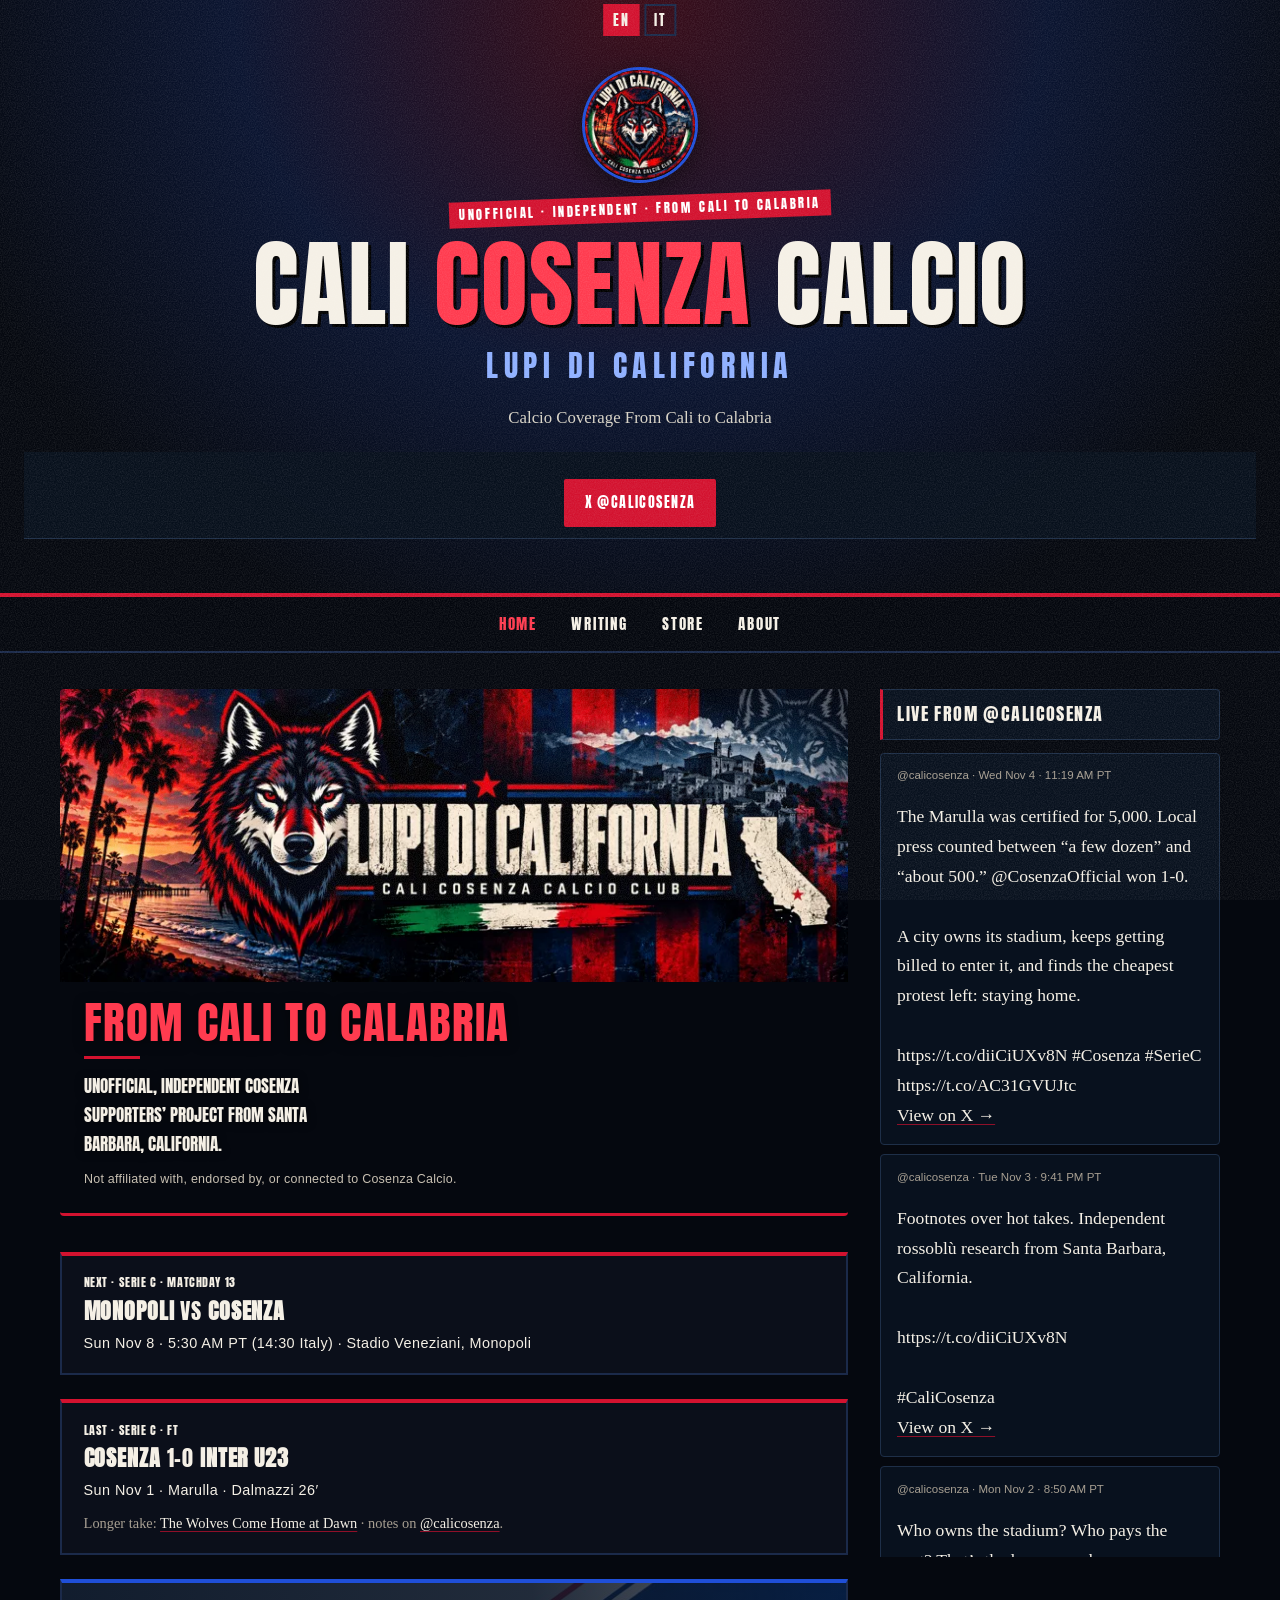
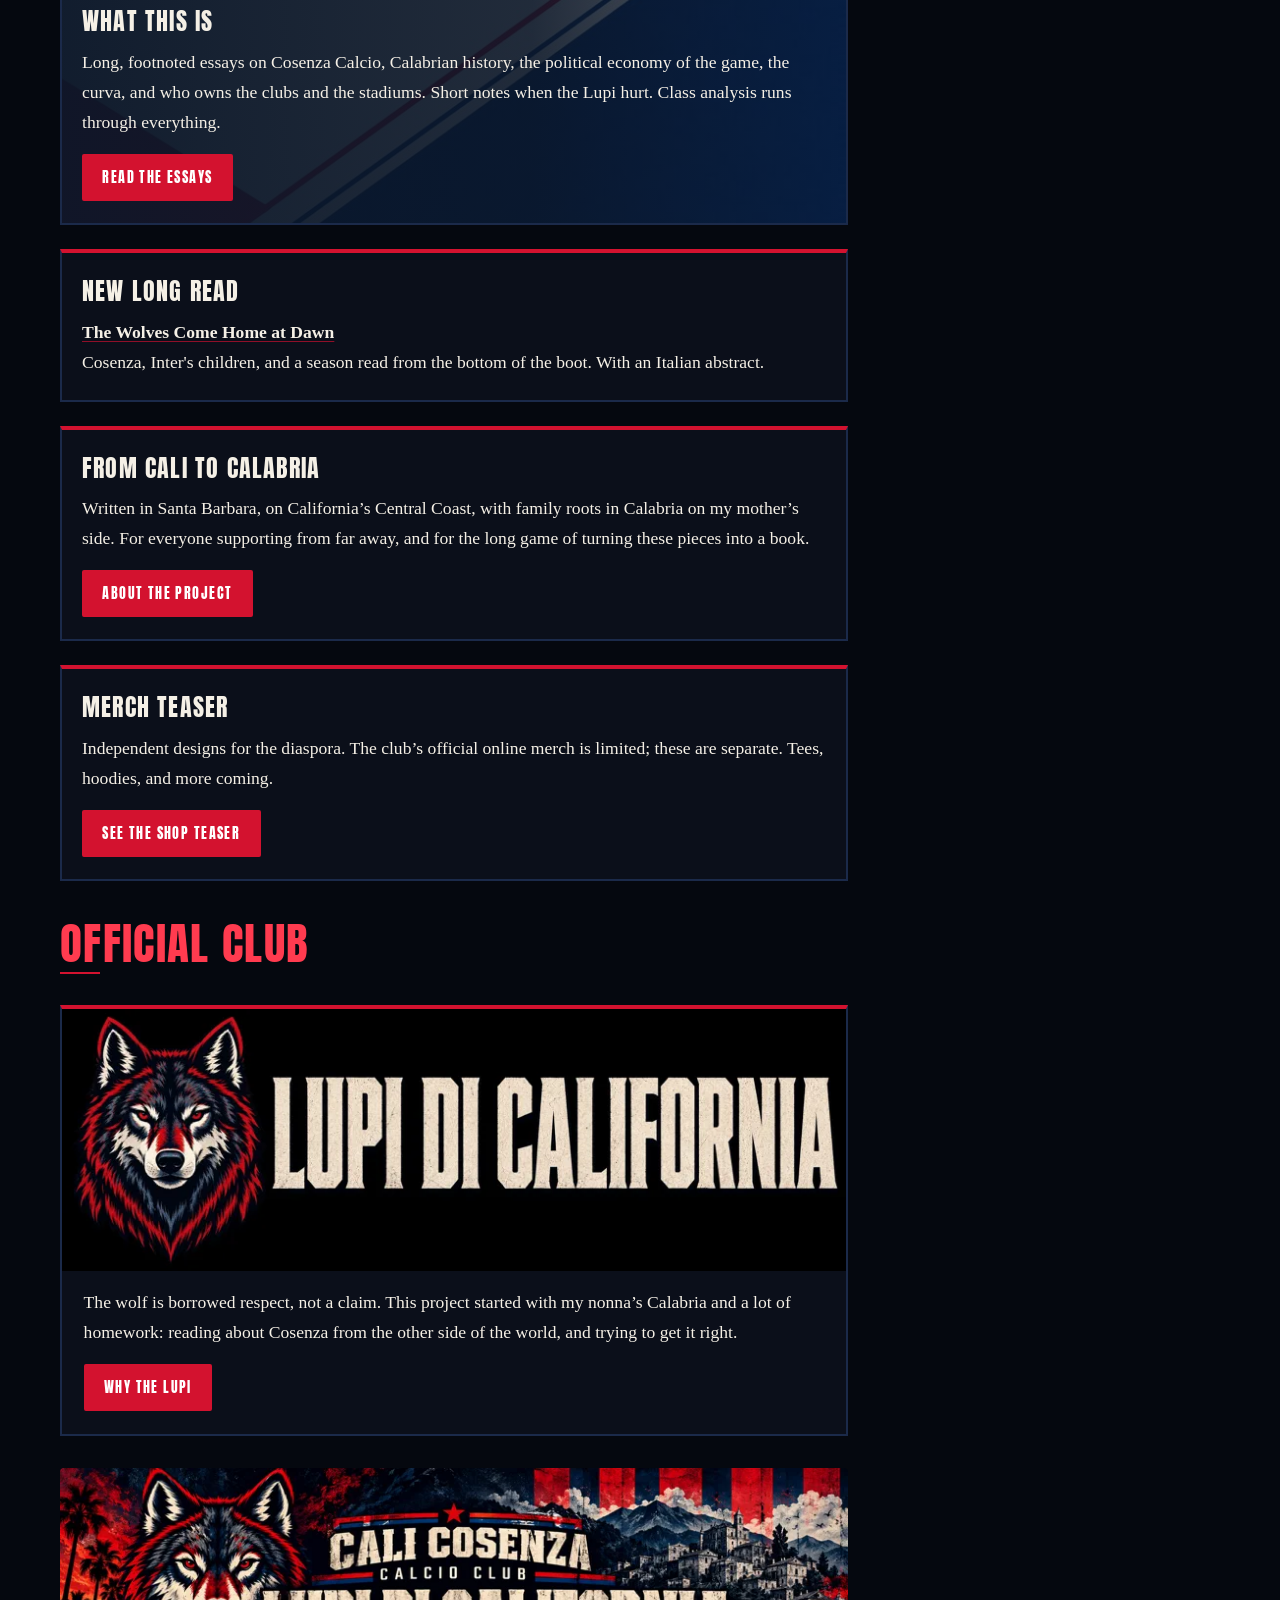
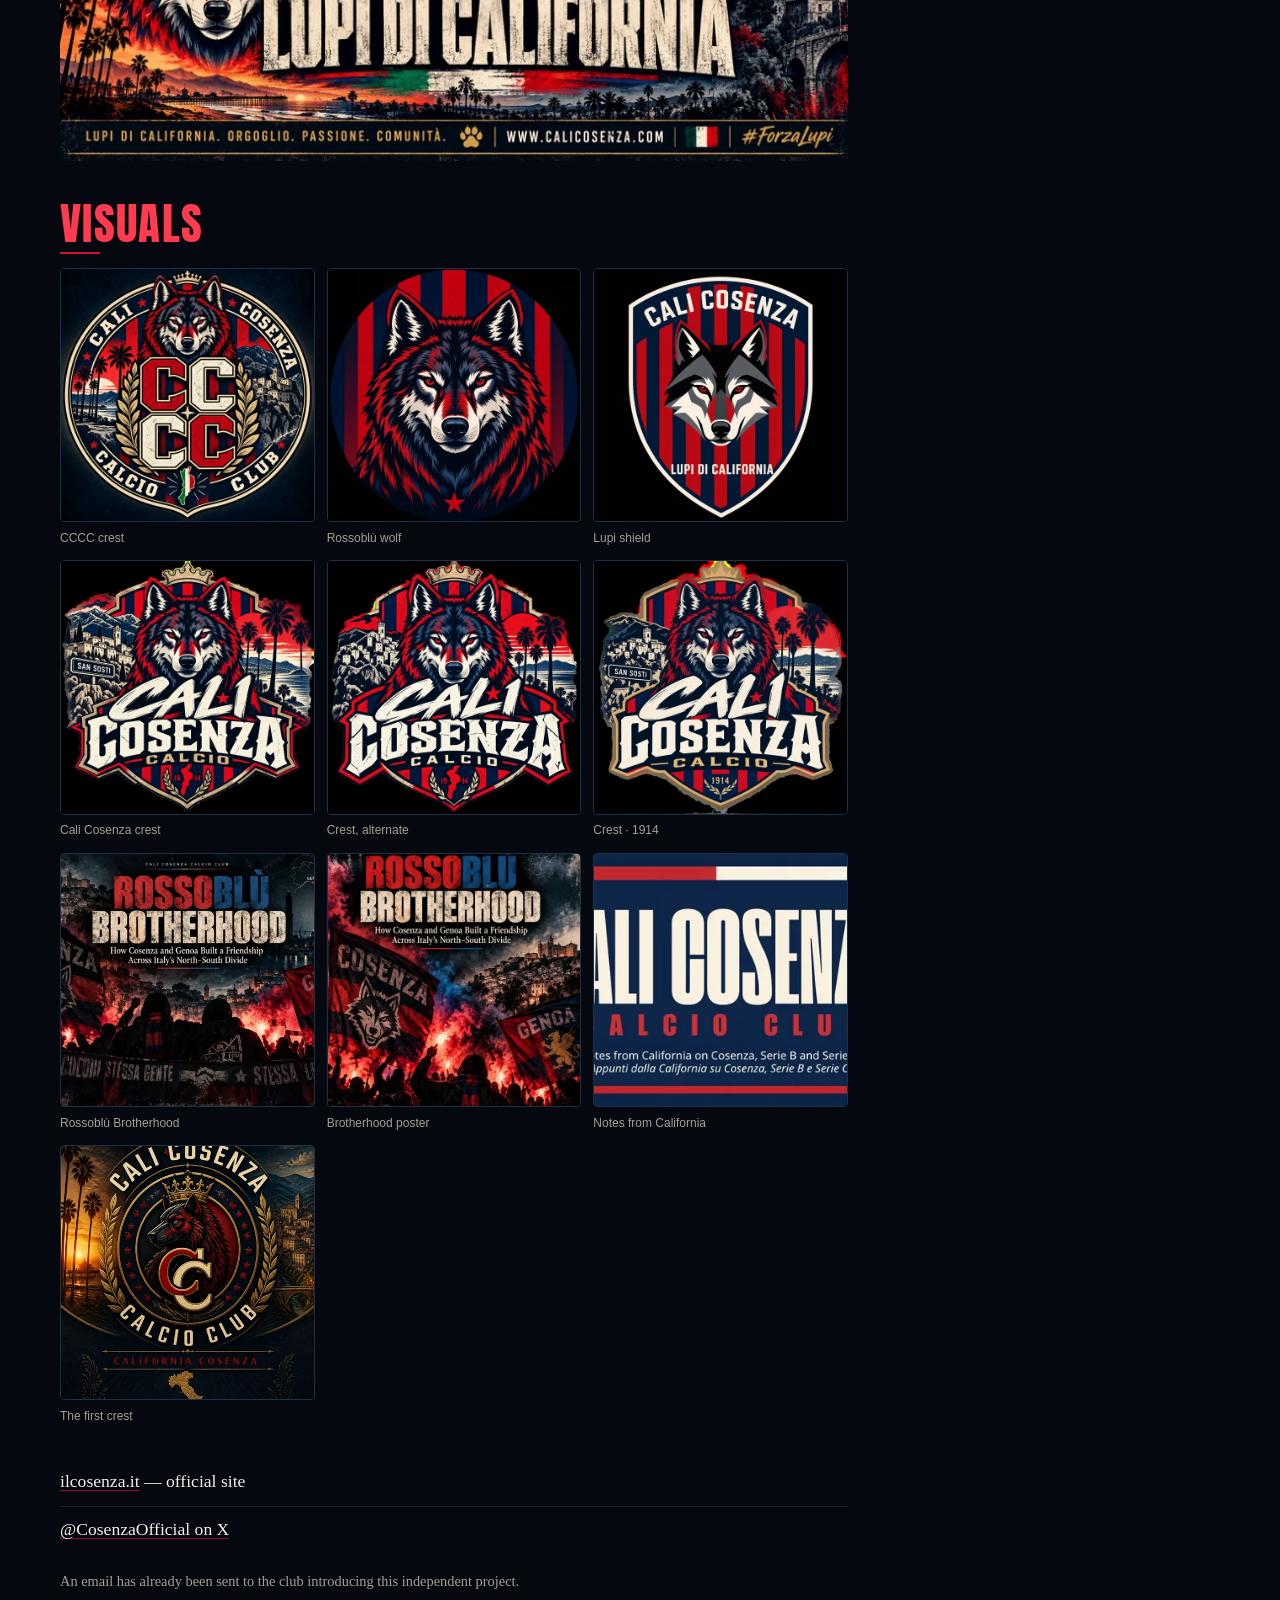
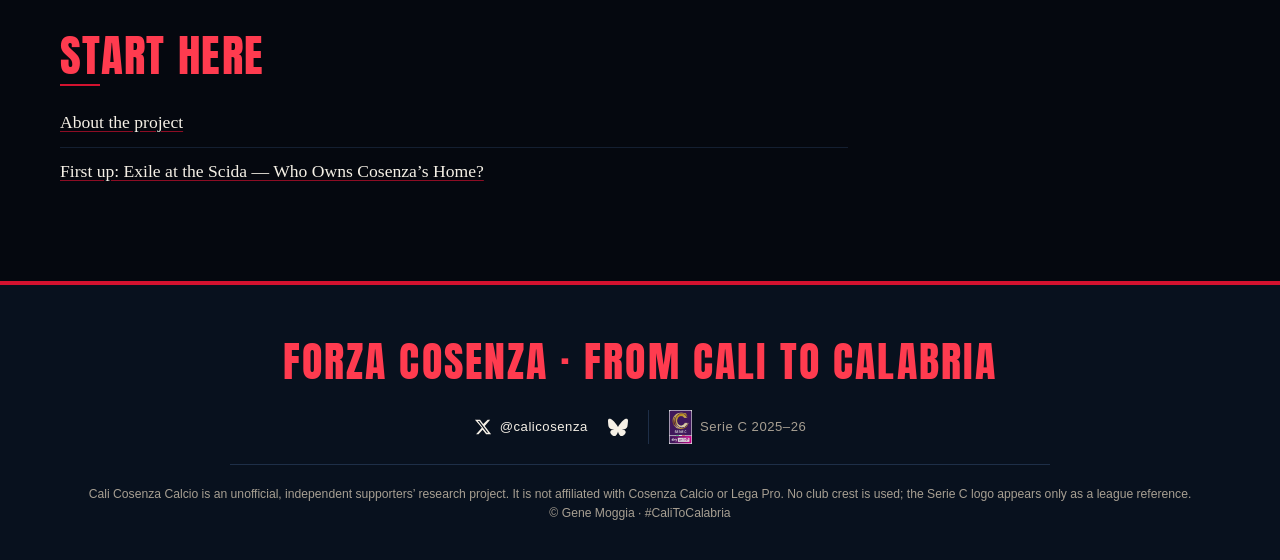
==== index.html @ b106f23b "X feed refresh 2026-11-04 12:26" ====
<!DOCTYPE html>
<html lang="en">
<head>
<meta charset="UTF-8">
<meta name="viewport" content="width=device-width, initial-scale=1.0">
<title>Cali Cosenza Calcio | Lupi di California — Calcio Coverage From Cali to Calabria</title>
<meta name="description" content="Unofficial, independent Cosenza Calcio coverage from Santa Barbara, California. Class analysis, Calabrian history, and supporter culture. Lupi di California.">
<meta property="og:type" content="website">
<meta property="og:site_name" content="Cali Cosenza Calcio">
<meta property="og:title" content="Cali Cosenza Calcio — Lupi di California">
<meta property="og:description" content="Calcio Coverage From Cali to Calabria. Independent Cosenza Calcio coverage.">
<meta property="og:image" content="https://calicosenza.com/img/share-card-1080.png">
<meta name="twitter:card" content="summary_large_image">
<meta name="twitter:site" content="@calicosenza">
<meta name="twitter:image" content="https://calicosenza.com/img/share-card-1080.png">
<link rel="preload" href="/fonts/anton.woff2" as="font" type="font/woff2" crossorigin>
<link rel="stylesheet" href="/style.css">
<link rel="icon" type="image/png" sizes="32x32" href="/img/lupi/favicon-32.png">
<link rel="apple-touch-icon" href="/img/lupi/apple-touch-icon.png"><link rel="preload" as="image" href="/img/lupi/hero-1600.webp" imagesrcset="/img/lupi/hero-800.webp 800w, /img/lupi/hero-1600.webp 1600w" imagesizes="(min-width:1024px) 640px, 100vw">
<link rel="alternate" hreflang="en" href="https://calicosenza.com/">
<link rel="alternate" hreflang="it" href="https://calicosenza.com/it/">
<link rel="alternate" hreflang="x-default" href="https://calicosenza.com/">
<script>try{if(localStorage.getItem("cc-lang")==="it"&&!document.referrer.includes("/it/"))location.replace("/it/"+location.pathname.replace(/^\//,""))}catch(e){}</script>
</head>
<body>
<div class="lang"><a href="/" hreflang="en" lang="en" aria-current="true">EN</a> <a href="/it/" hreflang="it" lang="it">IT</a></div>

<a class="skip" href="#main">Skip to content</a>
<header class="chero">
  <img class="ccrest" src="/img/lupi/crest-240.webp" width="240" height="240" alt="Lupi di California round crest: a wolf with palms and San Sosti, Cali Cosenza Calcio Club">
  <p class="kicker">Unofficial · Independent · From Cali to Calabria</p>
  <h1><span>Cali</span> <span class="w">Cosenza</span> <span>Calcio</span></h1>
  <p class="sub">Lupi di California</p>
  <p class="tag">Calcio Coverage From Cali to Calabria</p>
  <nav class="btns" aria-label="Follow Cali Cosenza Calcio">
    <a class="btn red" href="https://x.com/calicosenza" target="_blank" rel="noopener">X @calicosenza</a>
  </nav>
</header>
<nav class="jump" aria-label="Site">
  <a href="/" class="hot" aria-current="page">Home</a>
  <a href="/writing/">Writing</a>
  <a href="/merch/">Store</a>
  <a href="/about/">About</a>
</nav>
<div class="layout">
<details class="xfeed" id="xfeed" aria-label="Latest from @calicosenza">
  <summary>Live from @calicosenza</summary>
  <div class="xfeed-body">
  <div class="xlive" id="xlive"><a class="twitter-timeline" data-theme="dark" data-dnt="true" data-chrome="noheader nofooter transparent" data-link-color="#e03a3e" data-height="600" href="https://twitter.com/calicosenza">@calicosenza on X</a></div>
<style>.xlive{margin:0 0 12px;border-radius:10px;overflow:hidden}.xlive iframe{color-scheme:dark}.xlive>a.twitter-timeline{display:none}</style>
<script>(function(){var w=document.getElementById('xlive'),f=document.getElementById('xfallback');if(!w)return;var done=false;
function ok(){var i=w.querySelector('iframe');return i&&i.offsetHeight>0;}
function show(){if(done)return;if(ok()){done=true;if(f)f.style.display='none';}}
function fail(){if(done)return;if(!ok()){done=true;w.remove();if(f)f.style.display='';}else show();}
var s=document.createElement('script');s.async=true;s.src='https://platform.twitter.com/widgets.js';s.charset='utf-8';
s.onload=function(){try{twttr.ready(function(t){t.events.bind('rendered',function(){setTimeout(show,300);});});}catch(e){}};
s.onerror=fail;document.head.appendChild(s);setTimeout(fail,6000);})();</script>
  <div class="xfallback" id="xfallback"><!-- XFEED:START --><article class="xcard"><p class="xmeta">@calicosenza · Wed Nov 4 · 11:19 AM PT</p><p>The Marulla was certified for 5,000. Local press counted between “a few dozen” and “about 500.” @CosenzaOfficial won 1-0.<br><br>A city owns its stadium, keeps getting billed to enter it, and finds the cheapest protest left: staying home.<br><br>https://t.co/diiCiUXv8N #Cosenza #SerieC https://t.co/AC31GVUJtc</p><a href="https://x.com/calicosenza/status/2118060472318431621" target="_blank" rel="noopener">View on X →</a></article><article class="xcard"><p class="xmeta">@calicosenza · Tue Nov 3 · 9:41 PM PT</p><p>Footnotes over hot takes. Independent rossoblù research from Santa Barbara, California.<br><br>https://t.co/diiCiUXv8N<br><br>#CaliCosenza</p><a href="https://x.com/calicosenza/status/2117854605337882927" target="_blank" rel="noopener">View on X →</a></article><article class="xcard"><p class="xmeta">@calicosenza · Mon Nov 2 · 8:50 AM PT</p><p>Who owns the stadium? Who pays the rent? That’s the long game here.<br><br>Start with Exile at the Scida: https://t.co/diiCiUXv8N<br><br>#SerieC</p><a href="https://x.com/calicosenza/status/2117298211668840474" target="_blank" rel="noopener">View on X →</a></article><article class="xcard"><p class="xmeta">@calicosenza · Sun Nov 1 · 1:46 PM PT</p><p>FT · Cosenza 1–0 Inter U23<br><br>Dalmazzi header, 26′. First home win of the season at the Marulla.<br><br>Longer take (outsider framing, footnoted): https://t.co/8nHuDA0RE7<br><br>#SerieC #ForzaLupi</p><a href="https://x.com/calicosenza/status/2117010304831807654" target="_blank" rel="noopener">View on X →</a></article><!-- XFEED:END --></div>
  <a class="btn xfollow" href="https://x.com/calicosenza" target="_blank" rel="noopener">Follow @calicosenza</a>
  </div>
</details>
<script>
(function(){var d=document.getElementById('xfeed');var mq=matchMedia('(min-width:1024px)');function sy(){d.open=mq.matches;}sy();mq.addEventListener&&mq.addEventListener('change',sy);
})();
</script>
<script defer src="/feed.js"></script>
<main id="main">
  <div class="hero hero-canva">
    <img class="hero-img" src="/img/lupi/hero-1600.webp" srcset="/img/lupi/hero-800.webp 800w, /img/lupi/hero-1600.webp 1600w" sizes="(min-width:1024px) 640px, 100vw" alt="Lupi di California banner: a wolf between California palms and the coast, Cali Cosenza Calcio Club" width="1600" height="595" fetchpriority="high">
    <h2>From Cali to Calabria</h2>
    <p class="sub">Unofficial, independent Cosenza supporters’ project from Santa Barbara, California.</p>
    <p class="disclaimer">Not affiliated with, endorsed by, or connected to Cosenza Calcio.</p>
  </div>

  <div class="match" aria-label="Next match">
    <div class="match-kicker">Next · Serie C · Matchday 13</div>
    <div class="match-line"><strong>Monopoli</strong> vs <strong>Cosenza</strong></div>
    <div class="match-meta">Sun Nov 8 · 5:30 AM PT (14:30 Italy) · Stadio Veneziani, Monopoli</div>
  </div>

  <div class="match" aria-label="Last match">
    <div class="match-kicker">Last · Serie C · FT</div>
    <div class="match-line"><strong>Cosenza</strong> 1–0 <strong>Inter U23</strong></div>
    <div class="match-meta">Sun Nov 1 · Marulla · Dalmazzi 26′</div>
    <p class="match-note">Longer take: <a href="/writing/wolves-come-home-at-dawn/">The Wolves Come Home at Dawn</a> · notes on <a href="https://x.com/calicosenza">@calicosenza</a>.</p>
  </div>

  <div class="card alt">
    <h3>What this is</h3>
    <p>Long, footnoted essays on Cosenza Calcio, Calabrian history, the political economy of the game, the curva, and who owns the clubs and the stadiums. Short notes when the Lupi hurt. Class analysis runs through everything.</p>
    <a class="btn" href="/writing/">Read the essays</a>
  </div>

<div class="card">
    <h3>New long read</h3>
    <p><strong><a href="/writing/wolves-come-home-at-dawn/">The Wolves Come Home at Dawn</a></strong><br>
    Cosenza, Inter's children, and a season read from the bottom of the boot. With an Italian abstract.</p>
  </div>

  <div class="card">
    <h3>From Cali to Calabria</h3>
    <p>Written in Santa Barbara, on California’s Central Coast, with family roots in Calabria on my mother’s side. For everyone supporting from far away, and for the long game of turning these pieces into a book.</p>
    <a class="btn" href="/about/">About the project</a>
  </div>

  <div class="card">
    <h3>Merch teaser</h3>
    <p>Independent designs for the diaspora. The club’s official online merch is limited; these are separate. Tees, hoodies, and more coming.</p>
    <a class="btn" href="/merch/">See the shop teaser</a>
  </div>

  <h2 class="section">Official club</h2>
<section class="lupi-band" id="lupi">
  <h2 class="lupi-head"><img src="/img/lupi/wordmark-1400.webp" srcset="/img/lupi/wordmark-800.webp 800w, /img/lupi/wordmark-1400.webp 1400w" sizes="(min-width:1024px) 640px, 100vw" alt="Lupi di California" width="1400" height="467" loading="lazy"></h2>
  <div class="lupi-txt">
    <p>The wolf is borrowed respect, not a claim. This project started with my nonna’s Calabria and a lot of homework: reading about Cosenza from the other side of the world, and trying to get it right.</p>
    <a class="btn" href="/about/">Why the Lupi</a>
  </div>
</section>
<img class="lupi-wide" src="/img/lupi/band-1600.webp" srcset="/img/lupi/band-800.webp 800w, /img/lupi/band-1600.webp 1600w" sizes="(min-width:1024px) 640px, 100vw" alt="Cali Cosenza Calcio Club, Lupi di California banner with a wolf, palms and a Calabrian town" width="1600" height="595" loading="lazy" decoding="async">
<h2 class="section">Visuals</h2>
<div class="gallery" id="gallery"><figure><img src="/img/lupi/cccc-1200.webp" srcset="/img/lupi/cccc-600.webp 600w, /img/lupi/cccc-1200.webp 1200w" sizes="(min-width:1024px) 200px, 50vw" alt="CCCC crest: a wolf over four Cs with palms and a Calabrian hill town" loading="lazy" decoding="async"><figcaption>CCCC crest</figcaption></figure><figure><img src="/img/lupi/wolf-round-1200.webp" srcset="/img/lupi/wolf-round-600.webp 600w, /img/lupi/wolf-round-1200.webp 1200w" sizes="(min-width:1024px) 200px, 50vw" alt="Round wolf emblem on red and navy stripes" loading="lazy" decoding="async"><figcaption>Rossoblù wolf</figcaption></figure><figure><img src="/img/lupi/shield-1200.webp" srcset="/img/lupi/shield-600.webp 600w, /img/lupi/shield-1200.webp 1200w" sizes="(min-width:1024px) 200px, 50vw" alt="Striped shield with a wolf head, Lupi di California" loading="lazy" decoding="async"><figcaption>Lupi shield</figcaption></figure><figure><img src="/img/lupi/wolf-crest-a-1200.webp" srcset="/img/lupi/wolf-crest-a-600.webp 600w, /img/lupi/wolf-crest-a-1200.webp 1200w" sizes="(min-width:1024px) 200px, 50vw" alt="Cali Cosenza Calcio wolf crest with palms and San Sosti" loading="lazy" decoding="async"><figcaption>Cali Cosenza crest</figcaption></figure><figure><img src="/img/lupi/wolf-crest-b-1200.webp" srcset="/img/lupi/wolf-crest-b-600.webp 600w, /img/lupi/wolf-crest-b-1200.webp 1200w" sizes="(min-width:1024px) 200px, 50vw" alt="Cali Cosenza Calcio wolf crest, alternate" loading="lazy" decoding="async"><figcaption>Crest, alternate</figcaption></figure><figure><img src="/img/lupi/wolf-crest-1914-1200.webp" srcset="/img/lupi/wolf-crest-1914-600.webp 600w, /img/lupi/wolf-crest-1914-1200.webp 1200w" sizes="(min-width:1024px) 200px, 50vw" alt="Cali Cosenza Calcio wolf crest with San Sosti and 1914" loading="lazy" decoding="async"><figcaption>Crest · 1914</figcaption></figure><figure><img src="/img/lupi/brotherhood-1200.webp" srcset="/img/lupi/brotherhood-600.webp 600w, /img/lupi/brotherhood-1200.webp 1200w" sizes="(min-width:1024px) 200px, 50vw" alt="Rossoblù Brotherhood: Cosenza and Genoa supporters’ friendship" loading="lazy" decoding="async"><figcaption>Rossoblù Brotherhood</figcaption></figure><figure><img src="/img/lupi/brotherhood-poster-1200.webp" srcset="/img/lupi/brotherhood-poster-600.webp 600w, /img/lupi/brotherhood-poster-1200.webp 1200w" sizes="(min-width:1024px) 200px, 50vw" alt="Rossoblù Brotherhood poster" loading="lazy" decoding="async"><figcaption>Brotherhood poster</figcaption></figure><figure><img src="/img/gallery/share-card-600.webp" srcset="/img/gallery/share-card-600.webp 600w, /img/gallery/share-card.webp 1200w" sizes="(min-width:1024px) 200px, 50vw" alt="Cali Cosenza Calcio Club card: notes from California on Cosenza, Serie B and Serie C" loading="lazy" decoding="async"><figcaption>Notes from California</figcaption></figure><figure><img src="/img/gallery/crest-cali-cosenza-600.webp" srcset="/img/gallery/crest-cali-cosenza-600.webp 600w, /img/gallery/crest-cali-cosenza.webp 1200w" sizes="(min-width:1024px) 200px, 50vw" alt="Earlier Cali Cosenza Calcio Club fan crest with a wolf, palms and the coast" loading="lazy" decoding="async"><figcaption>The first crest</figcaption></figure></div>
  <ul class="links">
    <li><a href="https://www.ilcosenza.it/" target="_blank" rel="noopener">ilcosenza.it</a> — official site</li>
    <li><a href="https://x.com/CosenzaOfficial" target="_blank" rel="noopener">@CosenzaOfficial on X</a></li>
  </ul>
  <p class="note">An email has already been sent to the club introducing this independent project.</p>

  <h2 class="section">Start here</h2>
  <ul class="links">
    <li><a href="/about/">About the project</a></li>
    <li><a href="/writing/">First up: Exile at the Scida — Who Owns Cosenza’s Home?</a></li>
  </ul>
</main>
</div>
<footer>
  <p class="foot">Forza Cosenza · From Cali to Calabria</p>
  <div class="foot-row">
    <a class="social" href="https://x.com/calicosenza" target="_blank" rel="noopener" aria-label="X @calicosenza"><svg viewBox="0 0 24 24" width="18" height="18" aria-hidden="true"><path fill="currentColor" d="M18.244 2.25h3.308l-7.227 8.26 8.502 11.24H16.17l-4.714-6.231-5.401 6.231H2.744l7.727-8.835L1.254 2.25H8.08l4.253 5.622L18.244 2.25zm-1.161 17.52h1.833L7.084 4.126H5.117L17.083 19.77z"/></svg><span>@calicosenza</span></a>
    <a class="social" href="https://bsky.app/profile/calicosenza.bsky.social" target="_blank" rel="noopener" aria-label="Bluesky @calicosenza.bsky.social"><svg viewBox="0 0 24 24" width="20" height="20" aria-hidden="true"><path fill="currentColor" d="M5.2 3.6C7.9 5.6 10.8 9.7 12 12c1.2-2.3 4.1-6.4 6.8-8.4 1.9-1.4 5.2-2.6 5.2 1 0 .7-.4 6-.7 6.8-.9 3-4 3.8-6.8 3.3 4.8.8 6.1 3.5 3.4 6.2-5 5.2-7.2-1.3-7.8-3-.1-.3-.1-.5-.1-.4 0-.1 0 .1-.1.4-.6 1.7-2.8 8.2-7.8 3-2.7-2.7-1.4-5.4 3.4-6.2C4.7 15.1 1.6 14.3.7 11.3.4 10.5 0 5.3 0 4.6c0-3.6 3.3-2.4 5.2-1z"/></svg></a>
    <span class="league" title="League reference: Cosenza play in Serie C, Girone C, 2025-26"><img src="/img/serie-c-2025-26.png" width="23" height="34" alt="Serie C Sky WiFi 2025-26 league logo" loading="lazy"><span>Serie C 2025–26</span></span>
  </div>
  Cali Cosenza Calcio is an unofficial, independent supporters’ research project. It is not affiliated with Cosenza Calcio or Lega Pro. No club crest is used; the Serie C logo appears only as a league reference.<br>
  © Gene Moggia · #CaliToCalabria
</footer>
<script>try{document.querySelectorAll(".lang a").forEach(function(a){a.addEventListener("click",function(){localStorage.setItem("cc-lang",a.getAttribute("hreflang"))})})}catch(e){}</script>
</body>
</html>
---- style.css ----
/* Cali Cosenza Calcio — independent supporters' research project */
:root{--red:#C8102E;--red-d:#A00D24;--navy:#0A1628;--navy-2:#08111E;--card:#0F1F35;--line:#1E2F48;--cream:#F5F0E6;--muted:#A79F92;--max:820px;--sans:"Arial Narrow","Helvetica Neue",Arial,sans-serif;--display:Impact,"Arial Narrow Bold","Arial Narrow",sans-serif}
*{box-sizing:border-box;margin:0;padding:0}
html{-webkit-text-size-adjust:100%}
body{background:var(--navy);color:var(--cream);font-family:Georgia,"Times New Roman",serif;font-size:1.0625rem;line-height:1.7;min-height:100vh;-webkit-font-smoothing:antialiased}
img{max-width:100%;height:auto;display:block}
a{color:var(--cream);text-decoration-color:rgba(200,16,46,.7);text-underline-offset:3px}
a:hover{color:#fff;text-decoration-color:var(--red)}
a:focus-visible{outline:2px solid var(--red);outline-offset:3px}
p+p{margin-top:1rem}
.sr{position:absolute;width:1px;height:1px;overflow:hidden;clip:rect(0 0 0 0);white-space:nowrap}
header{background:var(--navy);padding:1.4rem 1.25rem .9rem;text-align:center;border-bottom:4px solid var(--red)}
header .wm{display:block;width:min(300px,78vw);margin:0 auto}
.wordmark{width:100%;border-radius:3px}
header .tag{font-family:var(--sans);font-size:.78rem;letter-spacing:.14em;text-transform:uppercase;color:var(--muted);margin-top:.75rem}
.banner-img{display:none}
nav{position:sticky;top:0;z-index:10;display:flex;justify-content:center;gap:.25rem 1.75rem;flex-wrap:wrap;padding:.7rem 1rem;background:rgba(8,17,30,.96);border-bottom:1px solid var(--line);backdrop-filter:blur(6px)}
nav a{font-family:var(--display);font-size:.85rem;letter-spacing:.12em;text-transform:uppercase;text-decoration:none;color:var(--cream);padding:.35rem 0;border-bottom:2px solid transparent}
nav a:hover{color:var(--cream);border-bottom-color:rgba(200,16,46,.6)}
nav a.active{border-bottom-color:var(--red)}
main{max-width:var(--max);margin:0 auto;padding:2.25rem 1.25rem 3.5rem}
.hero{position:relative;min-height:300px;display:flex;flex-direction:column;justify-content:flex-end;text-align:left;padding:2rem 1.5rem 1.6rem;margin-bottom:2.25rem;border-radius:4px;overflow:hidden;border-bottom:3px solid var(--red);background:linear-gradient(180deg,rgba(10,22,40,.15) 0%,rgba(10,22,40,.7) 55%,rgba(10,22,40,.95) 100%),url(/img/hero-800.jpg) center/cover no-repeat}
.hero h2{font-family:var(--display);font-weight:400;font-size:clamp(2rem,7vw,3.1rem);line-height:1.05;letter-spacing:.03em;color:var(--cream);text-shadow:0 2px 12px rgba(0,0,0,.5)}
.hero h2::after{content:"";display:block;width:56px;height:3px;background:var(--red);margin-top:.7rem}
.hero p.sub{margin-top:.8rem;font-size:1.08rem;max-width:34ch;text-shadow:0 1px 8px rgba(0,0,0,.6)}
.hero .disclaimer{text-align:left;color:#C9C1B3}
.disclaimer{font-family:var(--sans);font-size:.78rem;letter-spacing:.02em;color:var(--muted);text-align:center;margin-top:.6rem}
.match{background:var(--navy-2);border:1px solid var(--line);border-left:3px solid var(--red);border-radius:0 4px 4px 0;padding:1.1rem 1.35rem;margin:0 0 1.5rem}
.match-kicker{font-family:var(--sans);font-size:.72rem;letter-spacing:.14em;text-transform:uppercase;color:var(--muted);margin-bottom:.35rem}
.match-line{font-family:var(--display);font-size:1.35rem;letter-spacing:.04em;text-transform:uppercase;line-height:1.2}
.match-meta{font-family:var(--sans);font-size:.9rem;color:var(--cream);margin-top:.4rem;letter-spacing:.03em}
.match-note{font-size:.9rem;color:var(--muted);margin-top:.55rem}
.match-note a{color:var(--cream)}
.foot-row a.social+.social{margin-left:0}
.card{background:var(--card);border:1px solid var(--line);border-left:3px solid var(--red);border-radius:0 4px 4px 0;padding:1.4rem 1.5rem;margin:0 0 1.25rem}
.card h3{font-family:var(--display);font-weight:400;font-size:1.3rem;letter-spacing:.05em;text-transform:uppercase;margin-bottom:.5rem}
.card.alt{background:linear-gradient(90deg,rgba(10,22,40,.97) 0%,rgba(10,22,40,.9) 60%,rgba(10,22,40,.6) 100%),url(/img/hero-alt-800.jpg) center/cover}
a.btn{display:inline-block;margin-top:1rem;padding:.6rem 1.15rem;background:var(--red);color:#fff;font-family:var(--display);font-size:.88rem;letter-spacing:.1em;text-transform:uppercase;text-decoration:none;border-radius:2px;transition:background .15s}
a.btn:hover{background:var(--red-d);color:#fff}
h2.section{font-family:var(--display);font-weight:400;font-size:1.35rem;letter-spacing:.08em;text-transform:uppercase;color:var(--cream);margin:2.5rem 0 .9rem;padding-bottom:.45rem;border-bottom:1px solid var(--line);position:relative}
h2.section::after{content:"";position:absolute;left:0;bottom:-1px;width:40px;height:2px;background:var(--red)}
main h1{font-family:var(--display);font-weight:400;font-size:clamp(1.8rem,5vw,2.4rem);letter-spacing:.04em;line-height:1.15;margin-bottom:1rem}
ul.links{list-style:none}
ul.links li{padding:.55rem 0;border-bottom:1px solid rgba(30,47,72,.6)}
ul.links li:last-child{border-bottom:0}
.note{margin-top:.9rem;font-size:.9rem;color:var(--muted)}
.it{font-style:italic;margin-top:1.5rem;color:#DCD4C6}
.about-bio p{margin-bottom:1.05rem}
.standpoint{background:var(--navy-2);border:1px solid var(--line);border-radius:4px;padding:1.1rem 1.35rem;margin:1.6rem 0;font-size:.97rem}
.merch-grid{display:grid;grid-template-columns:repeat(auto-fit,minmax(200px,1fr));gap:1.25rem;margin:1.5rem 0}
.merch-item{background:var(--card);border:1px solid var(--line);border-radius:4px;padding:1rem;text-align:center}
.merch-item img{margin:0 auto .6rem;border-radius:3px}
footer{background:var(--navy-2);border-top:3px solid var(--red);padding:2rem 1.25rem 2.25rem;text-align:center;font-family:var(--sans);font-size:.76rem;line-height:1.6;color:var(--muted)}
.foot-row{display:flex;flex-wrap:wrap;justify-content:center;align-items:center;gap:.9rem 1.25rem;max-width:var(--max);margin:0 auto 1.25rem;padding-bottom:1.25rem;border-bottom:1px solid var(--line)}
.foot-row a.social,.foot-row .league{display:inline-flex;align-items:center;gap:.5rem;color:var(--cream);text-decoration:none;font-size:.82rem;letter-spacing:.04em}
.foot-row a.social:hover{color:var(--red)}
.foot-row .league{padding-left:1.25rem;border-left:1px solid var(--line);color:var(--muted)}
.foot-row .league img{height:34px;width:auto;opacity:.85}
@media(min-width:700px){
 body{font-size:1.1rem}
 header{padding:1.8rem 1.5rem 1rem}
 header .wm{width:340px}
 .hero{min-height:380px;padding:2.5rem 2.25rem 2rem;background-image:linear-gradient(180deg,rgba(10,22,40,.1) 0%,rgba(10,22,40,.65) 55%,rgba(10,22,40,.95) 100%),url(/img/hero.jpg)}
 .card{padding:1.6rem 1.8rem}
}
@media(max-width:420px){nav{gap:.1rem 1.1rem}nav a{font-size:.8rem}.foot-row .league{border-left:0;padding-left:0}}
@media(prefers-reduced-motion:reduce){*{transition:none!important}}

.xfeed{max-width:600px;margin:2rem auto;padding:0 1rem}.xfeed h2{color:#c8102e;border-bottom:2px solid #0033a0;padding-bottom:.3rem}.xfeed .twitter-timeline{display:block;min-height:120px}

.hero.hero-canva{background:none;padding:0;min-height:0;display:block}
.hero-canva .hero-img{display:block;width:100%;height:auto;aspect-ratio:16/9;object-fit:cover}
.hero-canva h2,.hero-canva p{position:relative}
.hero-canva .hero-txt{}
.hero-canva>h2,.hero-canva>p{padding:0 1.5rem}
.hero-canva>h2{margin-top:-4.2rem;padding-top:1rem;background:linear-gradient(180deg,rgba(10,22,40,0),rgba(10,22,40,.95) 45%)}
.hero-canva>p:last-child{padding-bottom:1.4rem}
.hero-canva{background:#0A1628}
.art-head{display:block;width:100%;height:auto;aspect-ratio:auto;object-fit:cover;border-radius:4px;border-bottom:3px solid var(--red);margin:0 0 1.5rem}
.gallery{display:grid;grid-template-columns:repeat(2,1fr);gap:.75rem;margin-bottom:2rem}
.gallery figure{margin:0}
.gallery img{display:block;width:100%;aspect-ratio:1/1;object-fit:cover;border-radius:4px;border:1px solid var(--line);background:var(--navy-2)}
.gallery figcaption{font-family:var(--sans);font-size:.75rem;color:var(--muted);margin-top:.35rem}
@media(min-width:720px){.gallery{grid-template-columns:repeat(3,1fr)}}
details.xfeed{max-width:760px;margin:0 auto 1rem;padding:0 1rem}
details.xfeed summary{cursor:pointer;font-family:var(--display);letter-spacing:.08em;text-transform:uppercase;color:var(--cream);padding:.6rem .9rem;background:var(--navy-2);border:1px solid var(--line);border-left:3px solid var(--red);border-radius:0 4px 4px 0;list-style:none}
details.xfeed summary::after{content:" ▾";color:var(--red)}
details.xfeed[open] summary::after{content:" ▴"}
.xfeed-body{padding:.8rem 0}
.xcard{background:var(--navy-2);border:1px solid var(--line);border-radius:4px;padding:.8rem 1rem;margin-bottom:.6rem}
.xcard .xmeta{font-family:var(--sans);font-size:.72rem;color:var(--muted);margin-bottom:.3rem}

@media(min-width:1024px){
.layout{display:grid;grid-template-columns:minmax(0,1fr) 340px;gap:2rem;max-width:calc(var(--max) + 380px);margin:0 auto;padding:0 1.25rem;align-items:start}
.layout>main{grid-column:1;grid-row:1;max-width:none;margin:0;padding-left:0;padding-right:0}
.layout>details.xfeed{grid-column:2;grid-row:1;position:sticky;top:16px;max-height:calc(100vh - 32px);overflow:auto;margin:2.25rem 0 0;padding:0;max-width:none}
.layout>details.xfeed summary{pointer-events:none}
.layout>details.xfeed summary::after{content:""}
}
.brand{display:flex;align-items:center;justify-content:center;gap:1rem;flex-wrap:wrap}
.lupi-crest{width:96px;height:auto;border-radius:6px;box-shadow:0 4px 18px rgba(0,0,0,.5)}
@media(max-width:480px){.lupi-crest{width:68px}}
.lupi-band{background:var(--navy-2);border:1px solid var(--line);border-top:3px solid var(--red);border-radius:4px;overflow:hidden;margin:2rem 0}
.lupi-band img{display:block;width:100%;height:auto;aspect-ratio:16/9;object-fit:cover}
.lupi-txt{padding:1.1rem 1.35rem 1.4rem}
.lupi-txt h2{font-family:var(--display);font-weight:400;letter-spacing:.06em;text-transform:uppercase;font-size:1.6rem;color:var(--cream)}
.brand>.wm{width:auto;max-width:min(60vw,272px);flex:0 1 auto;margin:0}
.brand>.wm img{width:100%;height:auto}
.brand .lupi-crest{width:104px;flex:0 0 auto}
@media(max-width:480px){.brand .lupi-crest{width:72px}}
.hero-canva .hero-img{aspect-ratio:auto}
.hero-canva>h2{margin-top:0;background:none;padding-top:1.1rem}
.lupi-head{margin:0;line-height:0;background:#000}
.lupi-head img{width:100%;height:auto;aspect-ratio:auto!important}
.lupi-wide{display:block;width:100%;height:auto;border-radius:4px;margin:0 0 2rem}
.about-crest{margin:0 auto 1.5rem;max-width:320px}
.about-crest img{width:100%;height:auto;border-radius:50%}
.merch-tee{max-width:420px;margin:0 auto 1.5rem}
.merch-tee img{width:100%;height:auto;border-radius:4px}
.merch-tee figcaption{font-family:var(--sans);font-size:.75rem;color:var(--muted);text-align:center}
.lupi-crest{border-radius:50%}

/* ===== Matchday-poster layout layer (Nov 2026) ===== */
@font-face{font-family:Anton;src:url(/fonts/anton.woff2) format("woff2");font-display:swap}
:root{--red:#d3122f;--red2:#ff3b4f;--blue:#1f4fd8;--ink:#05080f;--display:Anton,Impact,"Arial Narrow Bold",sans-serif}
body{background:var(--ink);position:relative}
body::before{content:"";position:fixed;inset:0;pointer-events:none;z-index:50;opacity:.12;mix-blend-mode:screen;background-image:url("data:image/svg+xml;utf8,<svg xmlns='http://www.w3.org/2000/svg' width='220' height='220'><filter id='n'><feTurbulence type='fractalNoise' baseFrequency='.85' numOctaves='2' stitchTiles='stitch'/><feColorMatrix values='0 0 0 0 1  0 0 0 0 1  0 0 0 0 1  0 0 0 1.4 -.5'/></filter><rect width='100%' height='100%' filter='url(%23n)'/></svg>")}
h1,h2,h3,.btn,.kicker,.kick,.badge,.foot,.sub{font-family:var(--display);font-weight:400;text-transform:uppercase}
.skip{position:absolute;left:-999px;top:0;background:var(--red);color:#fff;padding:8px 12px;z-index:100}.skip:focus{left:0}
.chero{text-align:center;padding:38px 18px 30px;border-bottom:4px solid var(--red);background:radial-gradient(ellipse at 50% 0,#3a0c18 0,#0a1430 45%,var(--ink) 80%)}
.ccrest{width:110px;height:110px;border-radius:50%;margin:0 auto 14px;box-shadow:0 0 0 3px var(--blue),0 8px 30px rgba(0,0,0,.6)}
.kicker{display:inline-block;font-size:.8rem;letter-spacing:.2em;color:#fff;background:var(--red);padding:2px 10px;margin-bottom:18px;transform:rotate(-2deg)}
.chero h1{font-size:clamp(2.8rem,15vw,6rem);line-height:.92;letter-spacing:.01em;color:var(--cream);text-shadow:3px 3px 0 #000}
.chero h1 span{display:block}.chero h1 .w{color:var(--red2);transform:skewX(-4deg)}
.chero .sub{margin-top:12px;font-size:clamp(1.2rem,5vw,1.9rem);letter-spacing:.18em;color:#8fb0ff}
.chero .tag{max-width:34ch;margin:12px auto 20px;font-size:1.05rem;color:#d9d4c7;text-transform:none;letter-spacing:0;font-family:Georgia,serif}
.btns{display:flex;flex-wrap:wrap;gap:10px;justify-content:center}
.btn{display:inline-block;padding:12px 22px;border:2px solid var(--red);border-radius:0;background:transparent;color:var(--cream);text-decoration:none;letter-spacing:.1em;font-size:1rem;transition:background .15s,color .15s,transform .15s}
.btn.red{background:var(--red);color:#fff}.btn.sm{padding:6px 14px;font-size:.85rem}
.btn:hover,.btn:focus-visible{background:var(--cream);color:#000;border-color:var(--cream);transform:translateY(-2px);outline:none}
.jump{position:sticky;top:0;z-index:40;display:flex;justify-content:center;gap:6px;background:rgba(5,8,15,.94);border-bottom:2px solid #1b2a4a;padding:8px 10px;backdrop-filter:blur(6px)}
.jump a{font-family:var(--display);text-transform:uppercase;letter-spacing:.12em;color:var(--cream);text-decoration:none;padding:6px 14px;font-size:.95rem;border:0}
.jump a:hover,.jump a.hot{color:var(--red2)}
.wbar{display:flex;align-items:center;justify-content:space-between;gap:10px;padding:10px 14px;border-bottom:2px solid #1b2a4a;background:#000}
.wbar .brand{display:flex;align-items:center;gap:10px;font-family:var(--display);text-transform:uppercase;letter-spacing:.14em;color:var(--red2);text-decoration:none;font-size:.95rem}
.wbar .brand img{width:34px;height:34px;border-radius:50%}
h2.section,.hero h2{font-family:var(--display);font-weight:400;text-transform:uppercase;color:var(--red2);letter-spacing:.03em;line-height:1;font-size:clamp(1.8rem,7vw,2.8rem);border:0}
.card,.match,.lupi-band{background:#0b0f1a;border:2px solid #1b2a4a;border-top:4px solid var(--red);border-radius:0}
.card.alt{border-top-color:var(--blue)}
.card h3,.match-kicker{font-family:var(--display);color:var(--cream);letter-spacing:.05em}
.kick{display:inline-block;letter-spacing:.16em;font-size:.78rem;color:#fff;background:var(--red);padding:2px 10px;margin-bottom:12px}
.paper .atitle{font-size:clamp(2rem,7vw,3.4rem);color:var(--cream);margin-bottom:.4rem}
.paper h2[id]{font-family:var(--display);text-transform:uppercase;color:var(--red2);font-size:clamp(1.5rem,6vw,2.1rem);margin:34px 0 12px;letter-spacing:.03em}
.paper p{font-size:1.08rem;line-height:1.75}
.art-head{border-radius:0;border-bottom:4px solid var(--red)}
.toc{margin:18px 0 26px;padding:14px 16px;border:2px solid #1b2a4a;border-left:4px solid var(--blue);background:#05070d}
.toc h3{color:#8fb0ff;margin-bottom:8px;font-size:1.1rem;letter-spacing:.1em}
.toc ol{list-style:none;counter-reset:s;display:grid;gap:4px}
.toc li{display:flex;gap:10px;font-size:.97rem;counter-increment:s}
.toc li::before{content:counter(s,decimal-leading-zero);font-family:var(--display);color:var(--red2);min-width:1.6em}
.toc a{text-decoration:none}
.shopband{text-align:center}.shopband h2{font-size:clamp(2.2rem,10vw,4rem);color:var(--red2);line-height:1}
.shopband>.note{max-width:60ch;margin:12px auto 28px}
.grid{display:grid;gap:22px;grid-template-columns:1fr;text-align:left}
.tile{background:#000;border:2px solid #1b2a4a;overflow:hidden;transition:border-color .2s,transform .2s}
.tile:hover{border-color:var(--red);transform:translateY(-3px)}
.tile img{display:block;width:100%;aspect-ratio:1/1;object-fit:cover;background:#000}
.cap{padding:14px 16px 18px}.cap p{color:#b9b4a6;font-size:.95rem;margin-top:4px}
.badge{display:inline-block;background:var(--blue);color:#fff;font-size:.75rem;letter-spacing:.14em;padding:2px 8px;margin-bottom:8px}
.tile h3{font-size:1.35rem;letter-spacing:.04em}
.more{border:2px dashed #1b2a4a;padding:18px;margin:30px 0}
footer{text-align:center;border-top:4px solid var(--red);padding:44px 18px 36px;margin-top:30px}
.foot{display:block;font-size:clamp(1.6rem,7vw,2.6rem);color:var(--red2);letter-spacing:.05em;margin-bottom:14px}
@media(min-width:720px){.grid{grid-template-columns:repeat(3,1fr)}.chero{padding:70px 24px 54px}.chero h1 span{display:inline}}
.tile img.fit{object-fit:contain;padding:10px}
/* about + writing card layout */
.about-crest img{box-shadow:0 0 0 4px var(--blue),0 10px 40px rgba(0,0,0,.6)}
main .kick+h2.section{margin-top:0}
.about-bio{display:grid;gap:18px;margin:18px 0}
.about-bio p{margin:0;background:#0b0f1a;border:2px solid #1b2a4a;border-top:4px solid var(--red);padding:18px 20px;line-height:1.7}
.about-bio p.it{border-top-color:var(--blue);font-style:italic;color:#d9d4c7}
.about-bio p strong:first-child{display:block;font-family:var(--display);font-weight:400;text-transform:uppercase;letter-spacing:.08em;color:var(--red2);font-size:1.25rem;margin-bottom:6px}
.standpoint{background:#05070d;border:2px solid #1b2a4a;border-left:4px solid var(--blue);padding:18px 20px;margin:18px 0;line-height:1.7}
.standpoint strong:first-child{display:block;font-family:var(--display);font-weight:400;text-transform:uppercase;letter-spacing:.08em;color:#8fb0ff;font-size:1.25rem;margin-bottom:6px}
.card{padding:18px 20px 22px;margin:0 0 24px}
.card.feat{padding-top:0}.card .cover{display:block;width:calc(100% + 40px);margin:0 -20px 16px;aspect-ratio:16/9;object-fit:cover}
.card h3{font-size:1.5rem;margin-bottom:6px}
.pillars li{font-family:var(--display);text-transform:uppercase;letter-spacing:.06em;font-size:1.05rem}
.grid.g4 .tile img{aspect-ratio:auto;object-fit:contain;background:#000}
@media(min-width:720px){.grid.g4{grid-template-columns:repeat(2,1fr)}}
.lang{position:absolute;right:12px;top:10px;z-index:45;font-family:var(--display);letter-spacing:.12em;font-size:.85rem}
.lang a{color:var(--cream);text-decoration:none;padding:4px 8px;border:2px solid #1b2a4a}.lang a[aria-current]{background:var(--red);border-color:var(--red)}
body{position:relative}
/* reusable essay figure */
.efig{margin:28px 0;border:2px solid #1b2a4a;border-top:4px solid var(--red);background:#0b0f1a}
.efig img{display:block;width:100%;height:auto;object-fit:cover}
.efig figcaption{padding:10px 14px 12px;font-family:Georgia,serif;font-size:.95rem;color:#d9d4c7;line-height:1.5}
.efig .credit{display:block;margin-top:5px;font-size:.78rem;color:#9b958a}
.efig .credit a{color:#8fb0ff;text-underline-offset:2px}
.efig.blue{border-top-color:var(--blue)}
.lang{right:auto;left:50%;transform:translateX(-50%);top:9px}
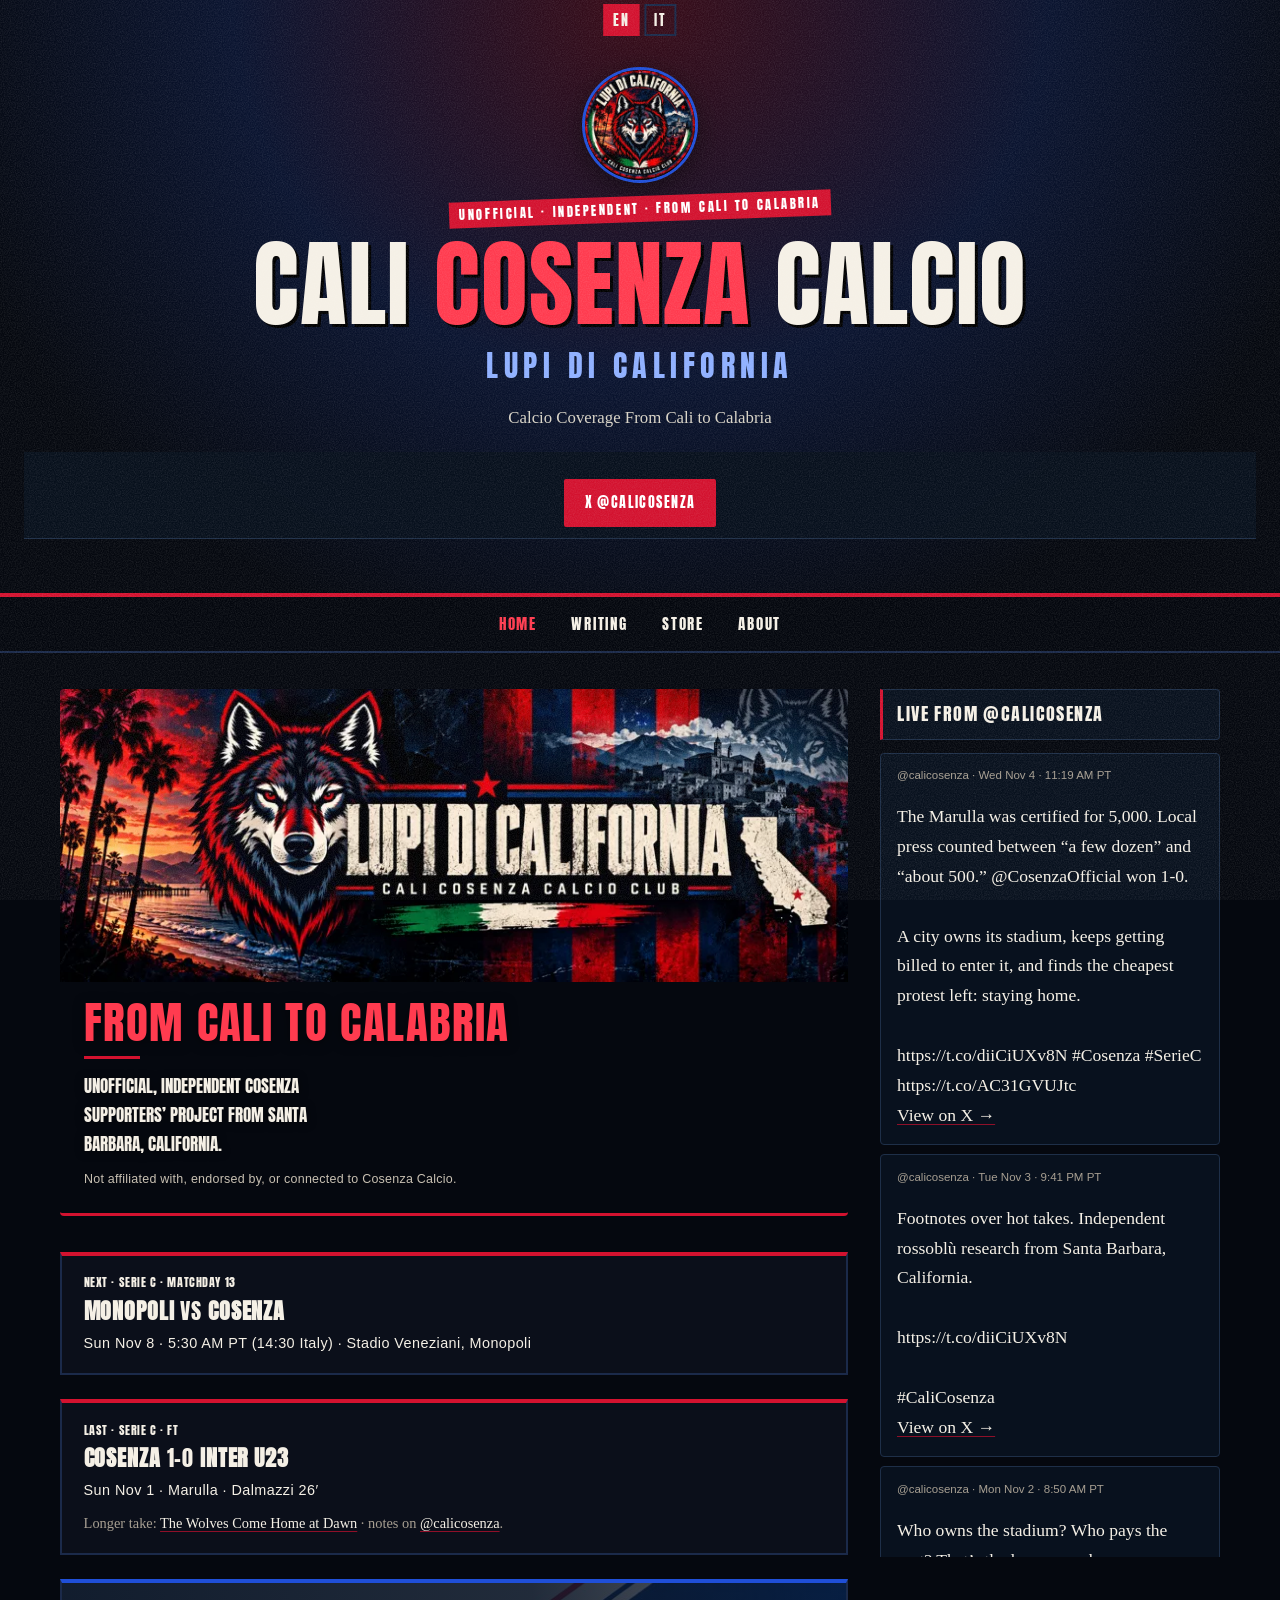
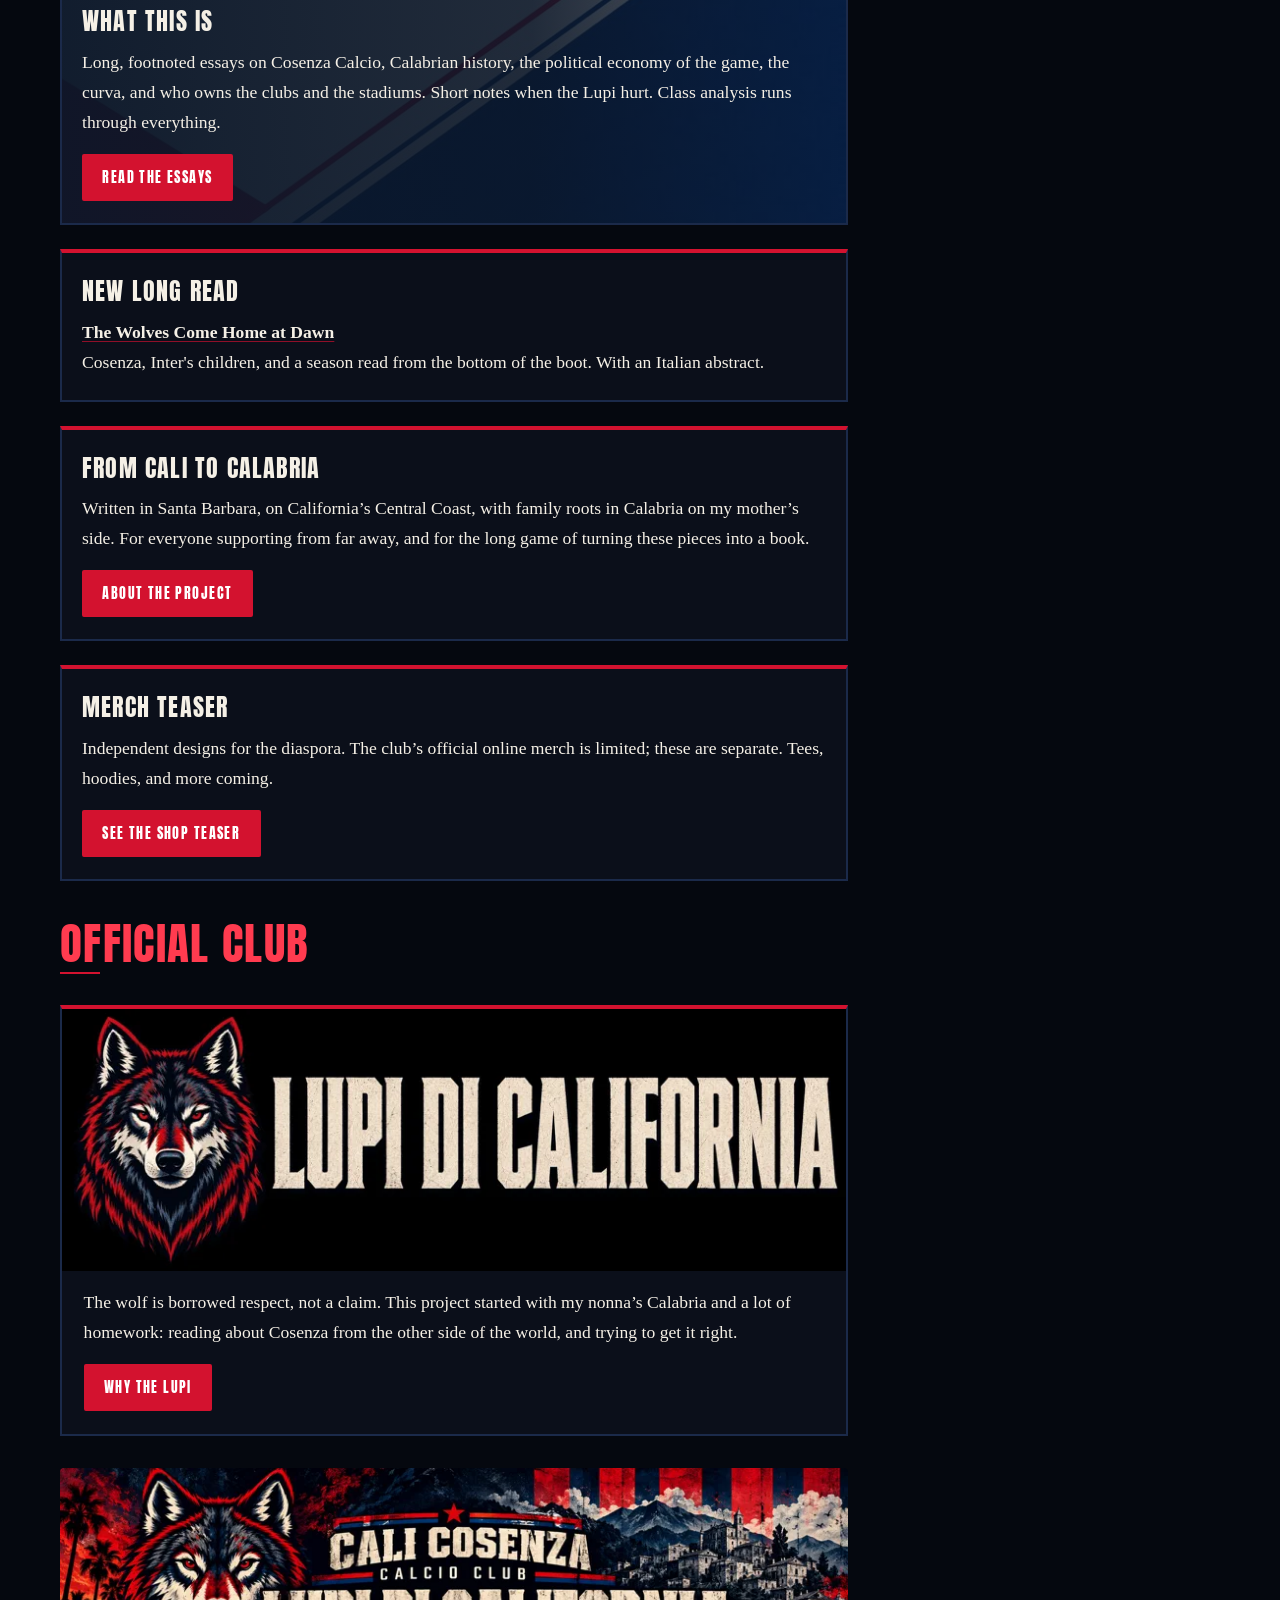
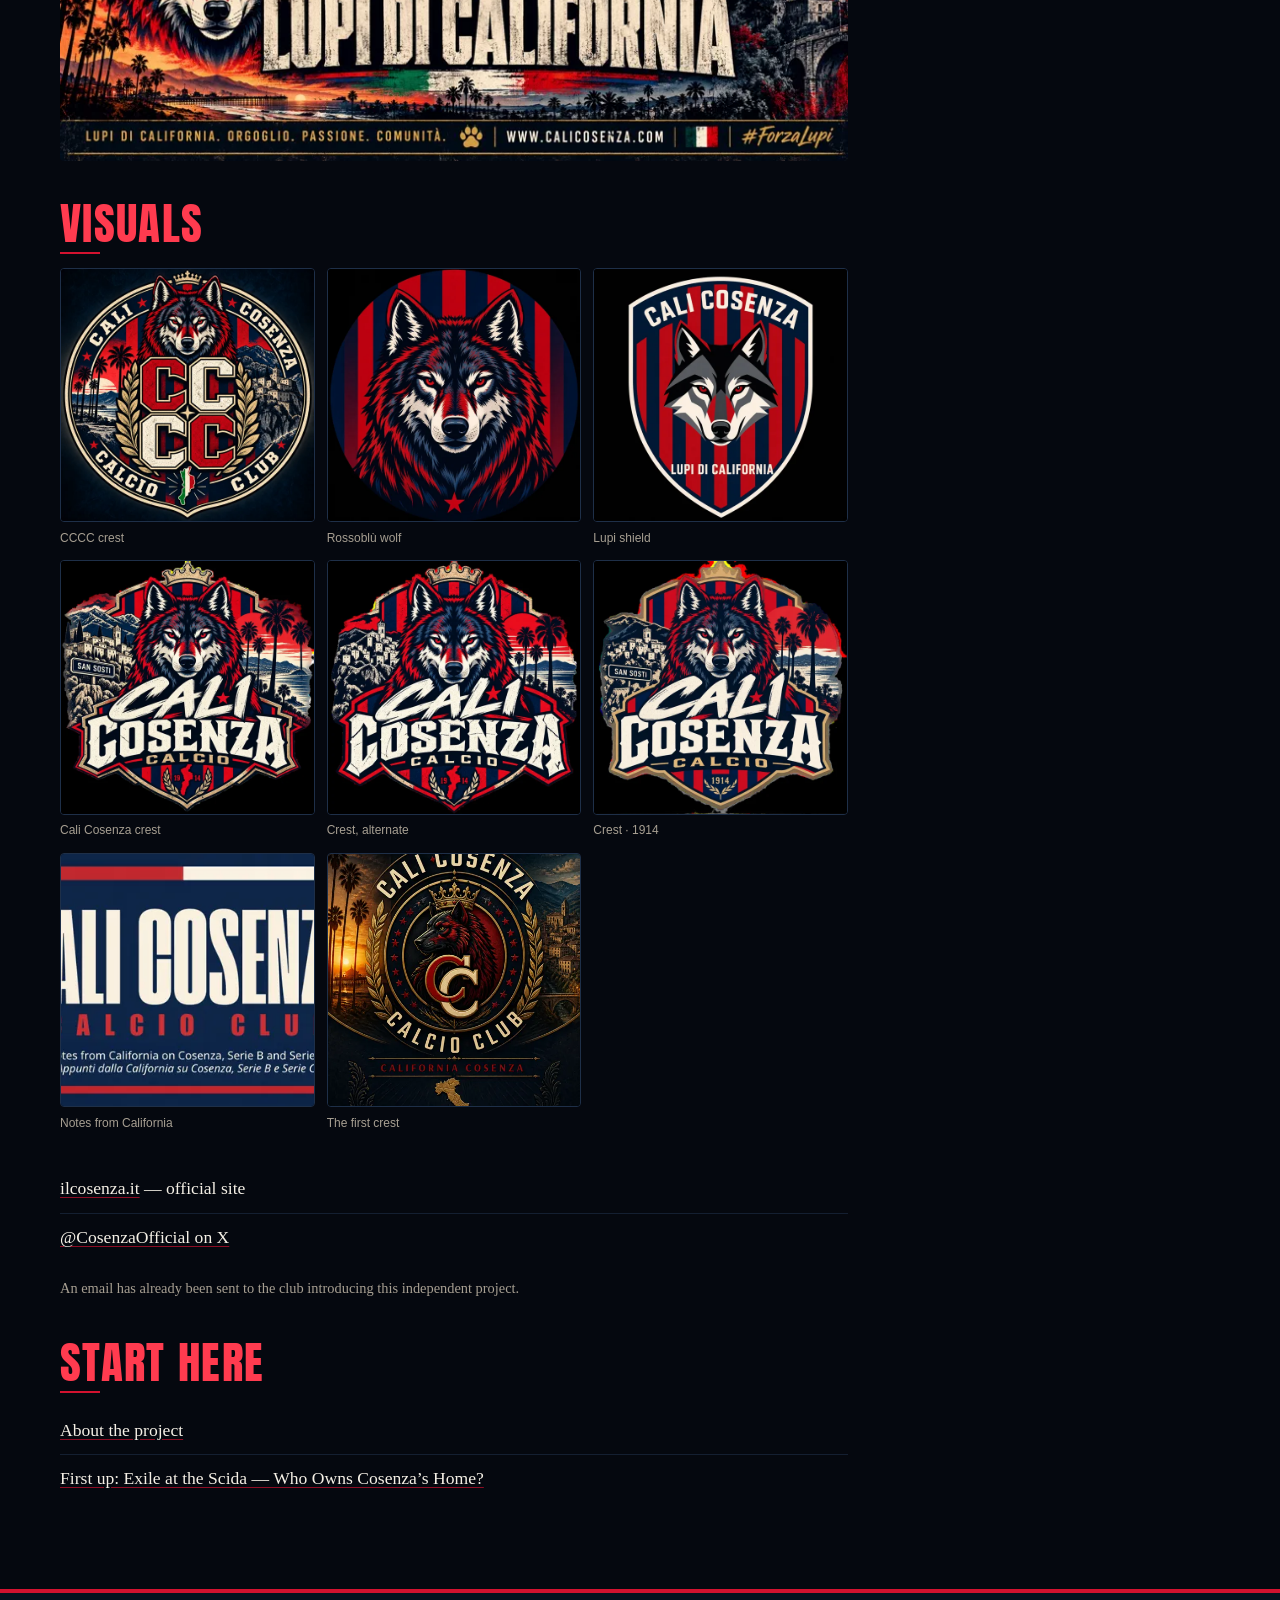
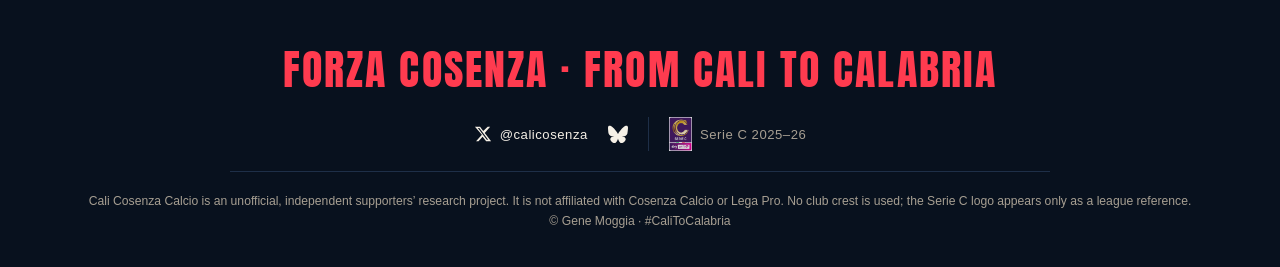
==== commit bcf29b8b: "Remove Rossoblu Brotherhood images from homepage visuals (EN+IT)" ====
--- a/index.html
+++ b/index.html
@@ -119,7 +119,7 @@
 </section>
 <img class="lupi-wide" src="/img/lupi/band-1600.webp" srcset="/img/lupi/band-800.webp 800w, /img/lupi/band-1600.webp 1600w" sizes="(min-width:1024px) 640px, 100vw" alt="Cali Cosenza Calcio Club, Lupi di California banner with a wolf, palms and a Calabrian town" width="1600" height="595" loading="lazy" decoding="async">
 <h2 class="section">Visuals</h2>
-<div class="gallery" id="gallery"><figure><img src="/img/lupi/cccc-1200.webp" srcset="/img/lupi/cccc-600.webp 600w, /img/lupi/cccc-1200.webp 1200w" sizes="(min-width:1024px) 200px, 50vw" alt="CCCC crest: a wolf over four Cs with palms and a Calabrian hill town" loading="lazy" decoding="async"><figcaption>CCCC crest</figcaption></figure><figure><img src="/img/lupi/wolf-round-1200.webp" srcset="/img/lupi/wolf-round-600.webp 600w, /img/lupi/wolf-round-1200.webp 1200w" sizes="(min-width:1024px) 200px, 50vw" alt="Round wolf emblem on red and navy stripes" loading="lazy" decoding="async"><figcaption>Rossoblù wolf</figcaption></figure><figure><img src="/img/lupi/shield-1200.webp" srcset="/img/lupi/shield-600.webp 600w, /img/lupi/shield-1200.webp 1200w" sizes="(min-width:1024px) 200px, 50vw" alt="Striped shield with a wolf head, Lupi di California" loading="lazy" decoding="async"><figcaption>Lupi shield</figcaption></figure><figure><img src="/img/lupi/wolf-crest-a-1200.webp" srcset="/img/lupi/wolf-crest-a-600.webp 600w, /img/lupi/wolf-crest-a-1200.webp 1200w" sizes="(min-width:1024px) 200px, 50vw" alt="Cali Cosenza Calcio wolf crest with palms and San Sosti" loading="lazy" decoding="async"><figcaption>Cali Cosenza crest</figcaption></figure><figure><img src="/img/lupi/wolf-crest-b-1200.webp" srcset="/img/lupi/wolf-crest-b-600.webp 600w, /img/lupi/wolf-crest-b-1200.webp 1200w" sizes="(min-width:1024px) 200px, 50vw" alt="Cali Cosenza Calcio wolf crest, alternate" loading="lazy" decoding="async"><figcaption>Crest, alternate</figcaption></figure><figure><img src="/img/lupi/wolf-crest-1914-1200.webp" srcset="/img/lupi/wolf-crest-1914-600.webp 600w, /img/lupi/wolf-crest-1914-1200.webp 1200w" sizes="(min-width:1024px) 200px, 50vw" alt="Cali Cosenza Calcio wolf crest with San Sosti and 1914" loading="lazy" decoding="async"><figcaption>Crest · 1914</figcaption></figure><figure><img src="/img/lupi/brotherhood-1200.webp" srcset="/img/lupi/brotherhood-600.webp 600w, /img/lupi/brotherhood-1200.webp 1200w" sizes="(min-width:1024px) 200px, 50vw" alt="Rossoblù Brotherhood: Cosenza and Genoa supporters’ friendship" loading="lazy" decoding="async"><figcaption>Rossoblù Brotherhood</figcaption></figure><figure><img src="/img/lupi/brotherhood-poster-1200.webp" srcset="/img/lupi/brotherhood-poster-600.webp 600w, /img/lupi/brotherhood-poster-1200.webp 1200w" sizes="(min-width:1024px) 200px, 50vw" alt="Rossoblù Brotherhood poster" loading="lazy" decoding="async"><figcaption>Brotherhood poster</figcaption></figure><figure><img src="/img/gallery/share-card-600.webp" srcset="/img/gallery/share-card-600.webp 600w, /img/gallery/share-card.webp 1200w" sizes="(min-width:1024px) 200px, 50vw" alt="Cali Cosenza Calcio Club card: notes from California on Cosenza, Serie B and Serie C" loading="lazy" decoding="async"><figcaption>Notes from California</figcaption></figure><figure><img src="/img/gallery/crest-cali-cosenza-600.webp" srcset="/img/gallery/crest-cali-cosenza-600.webp 600w, /img/gallery/crest-cali-cosenza.webp 1200w" sizes="(min-width:1024px) 200px, 50vw" alt="Earlier Cali Cosenza Calcio Club fan crest with a wolf, palms and the coast" loading="lazy" decoding="async"><figcaption>The first crest</figcaption></figure></div>
+<div class="gallery" id="gallery"><figure><img src="/img/lupi/cccc-1200.webp" srcset="/img/lupi/cccc-600.webp 600w, /img/lupi/cccc-1200.webp 1200w" sizes="(min-width:1024px) 200px, 50vw" alt="CCCC crest: a wolf over four Cs with palms and a Calabrian hill town" loading="lazy" decoding="async"><figcaption>CCCC crest</figcaption></figure><figure><img src="/img/lupi/wolf-round-1200.webp" srcset="/img/lupi/wolf-round-600.webp 600w, /img/lupi/wolf-round-1200.webp 1200w" sizes="(min-width:1024px) 200px, 50vw" alt="Round wolf emblem on red and navy stripes" loading="lazy" decoding="async"><figcaption>Rossoblù wolf</figcaption></figure><figure><img src="/img/lupi/shield-1200.webp" srcset="/img/lupi/shield-600.webp 600w, /img/lupi/shield-1200.webp 1200w" sizes="(min-width:1024px) 200px, 50vw" alt="Striped shield with a wolf head, Lupi di California" loading="lazy" decoding="async"><figcaption>Lupi shield</figcaption></figure><figure><img src="/img/lupi/wolf-crest-a-1200.webp" srcset="/img/lupi/wolf-crest-a-600.webp 600w, /img/lupi/wolf-crest-a-1200.webp 1200w" sizes="(min-width:1024px) 200px, 50vw" alt="Cali Cosenza Calcio wolf crest with palms and San Sosti" loading="lazy" decoding="async"><figcaption>Cali Cosenza crest</figcaption></figure><figure><img src="/img/lupi/wolf-crest-b-1200.webp" srcset="/img/lupi/wolf-crest-b-600.webp 600w, /img/lupi/wolf-crest-b-1200.webp 1200w" sizes="(min-width:1024px) 200px, 50vw" alt="Cali Cosenza Calcio wolf crest, alternate" loading="lazy" decoding="async"><figcaption>Crest, alternate</figcaption></figure><figure><img src="/img/lupi/wolf-crest-1914-1200.webp" srcset="/img/lupi/wolf-crest-1914-600.webp 600w, /img/lupi/wolf-crest-1914-1200.webp 1200w" sizes="(min-width:1024px) 200px, 50vw" alt="Cali Cosenza Calcio wolf crest with San Sosti and 1914" loading="lazy" decoding="async"><figcaption>Crest · 1914</figcaption></figure><figure><img src="/img/gallery/share-card-600.webp" srcset="/img/gallery/share-card-600.webp 600w, /img/gallery/share-card.webp 1200w" sizes="(min-width:1024px) 200px, 50vw" alt="Cali Cosenza Calcio Club card: notes from California on Cosenza, Serie B and Serie C" loading="lazy" decoding="async"><figcaption>Notes from California</figcaption></figure><figure><img src="/img/gallery/crest-cali-cosenza-600.webp" srcset="/img/gallery/crest-cali-cosenza-600.webp 600w, /img/gallery/crest-cali-cosenza.webp 1200w" sizes="(min-width:1024px) 200px, 50vw" alt="Earlier Cali Cosenza Calcio Club fan crest with a wolf, palms and the coast" loading="lazy" decoding="async"><figcaption>The first crest</figcaption></figure></div>
   <ul class="links">
     <li><a href="https://www.ilcosenza.it/" target="_blank" rel="noopener">ilcosenza.it</a> — official site</li>
     <li><a href="https://x.com/CosenzaOfficial" target="_blank" rel="noopener">@CosenzaOfficial on X</a></li>
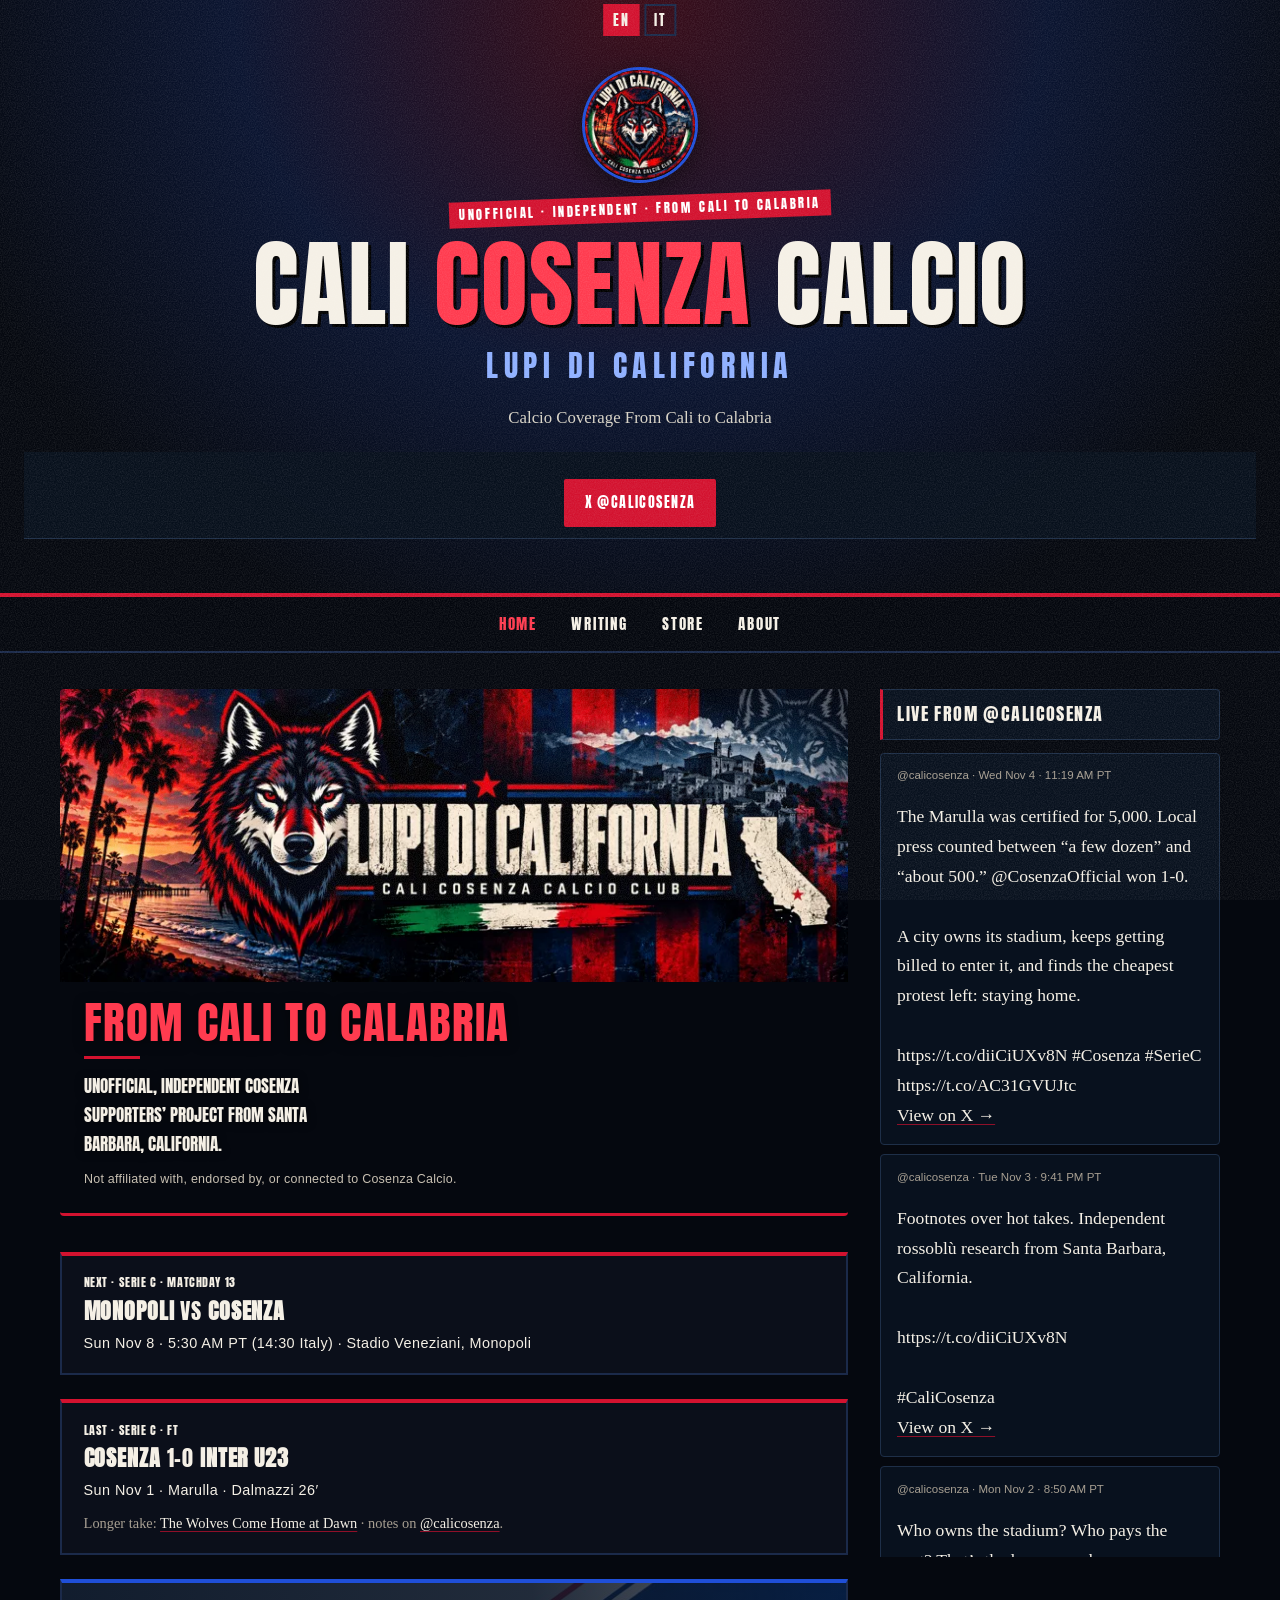
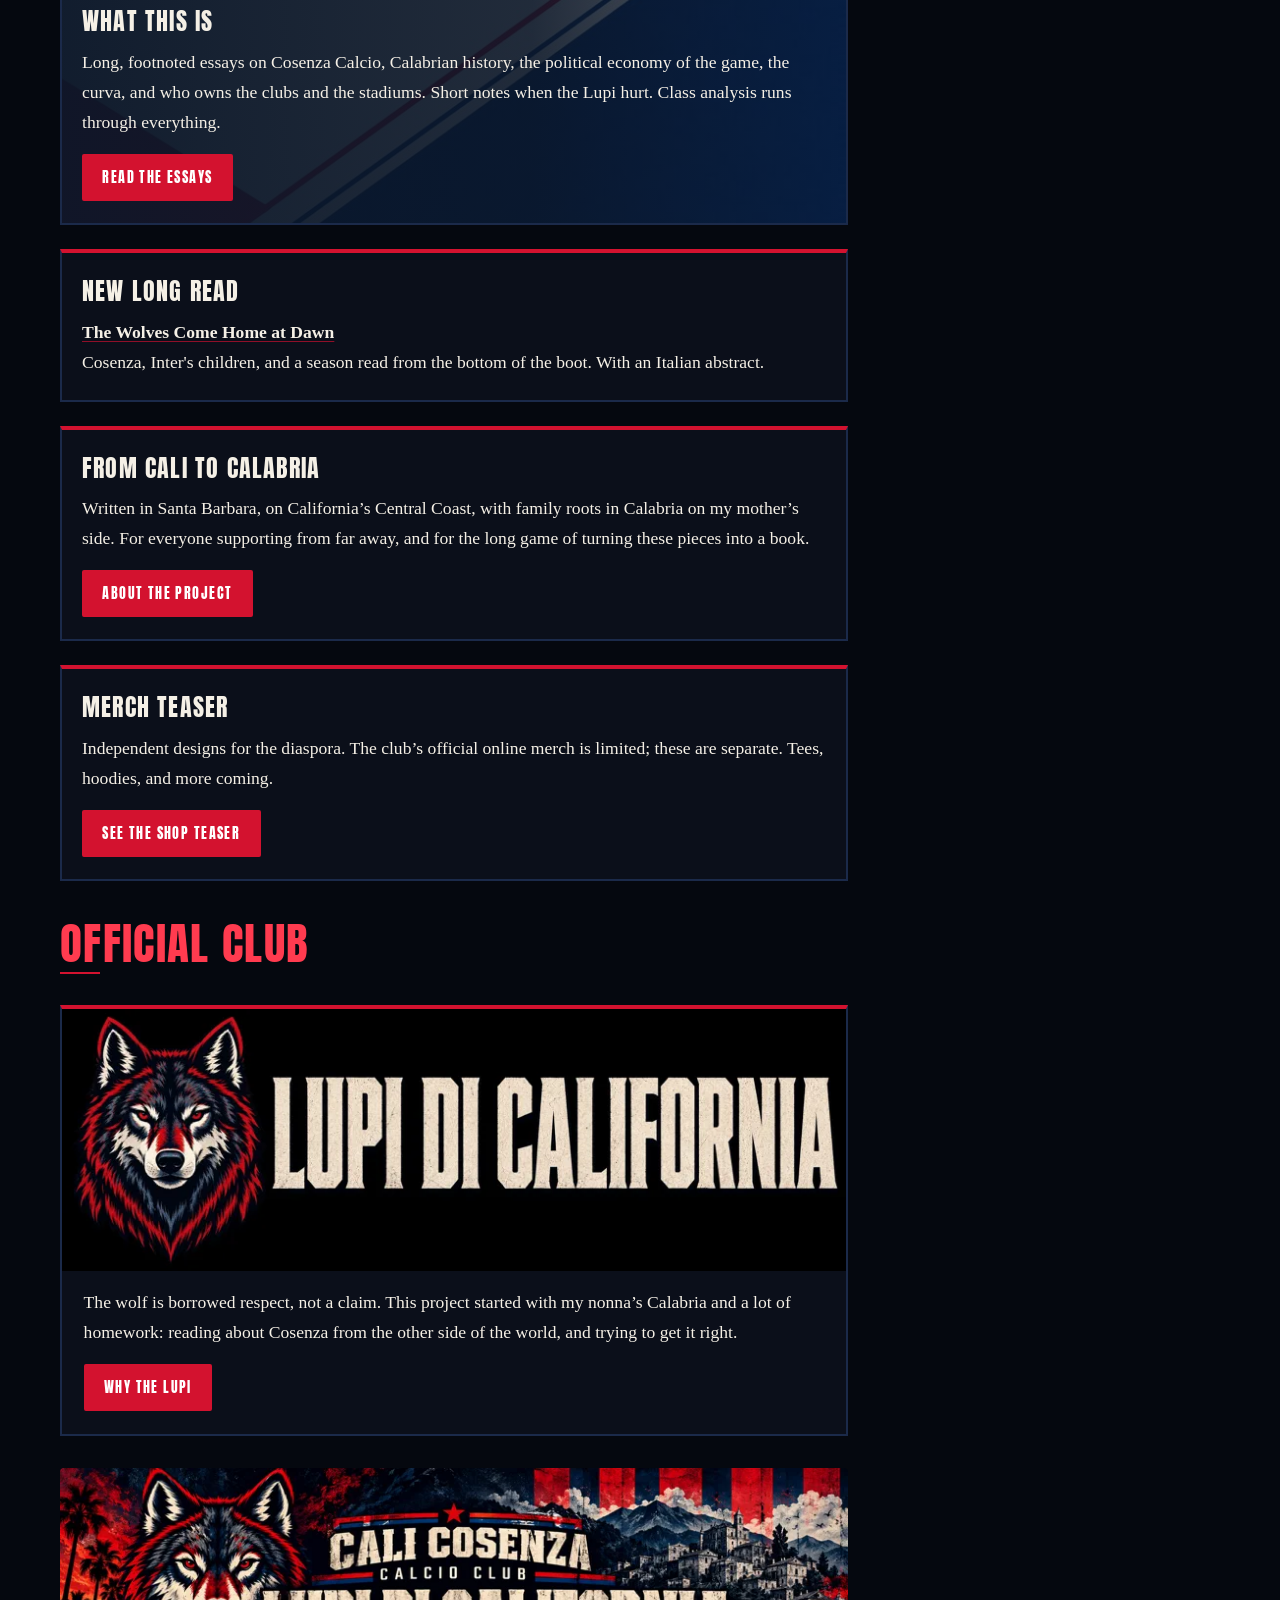
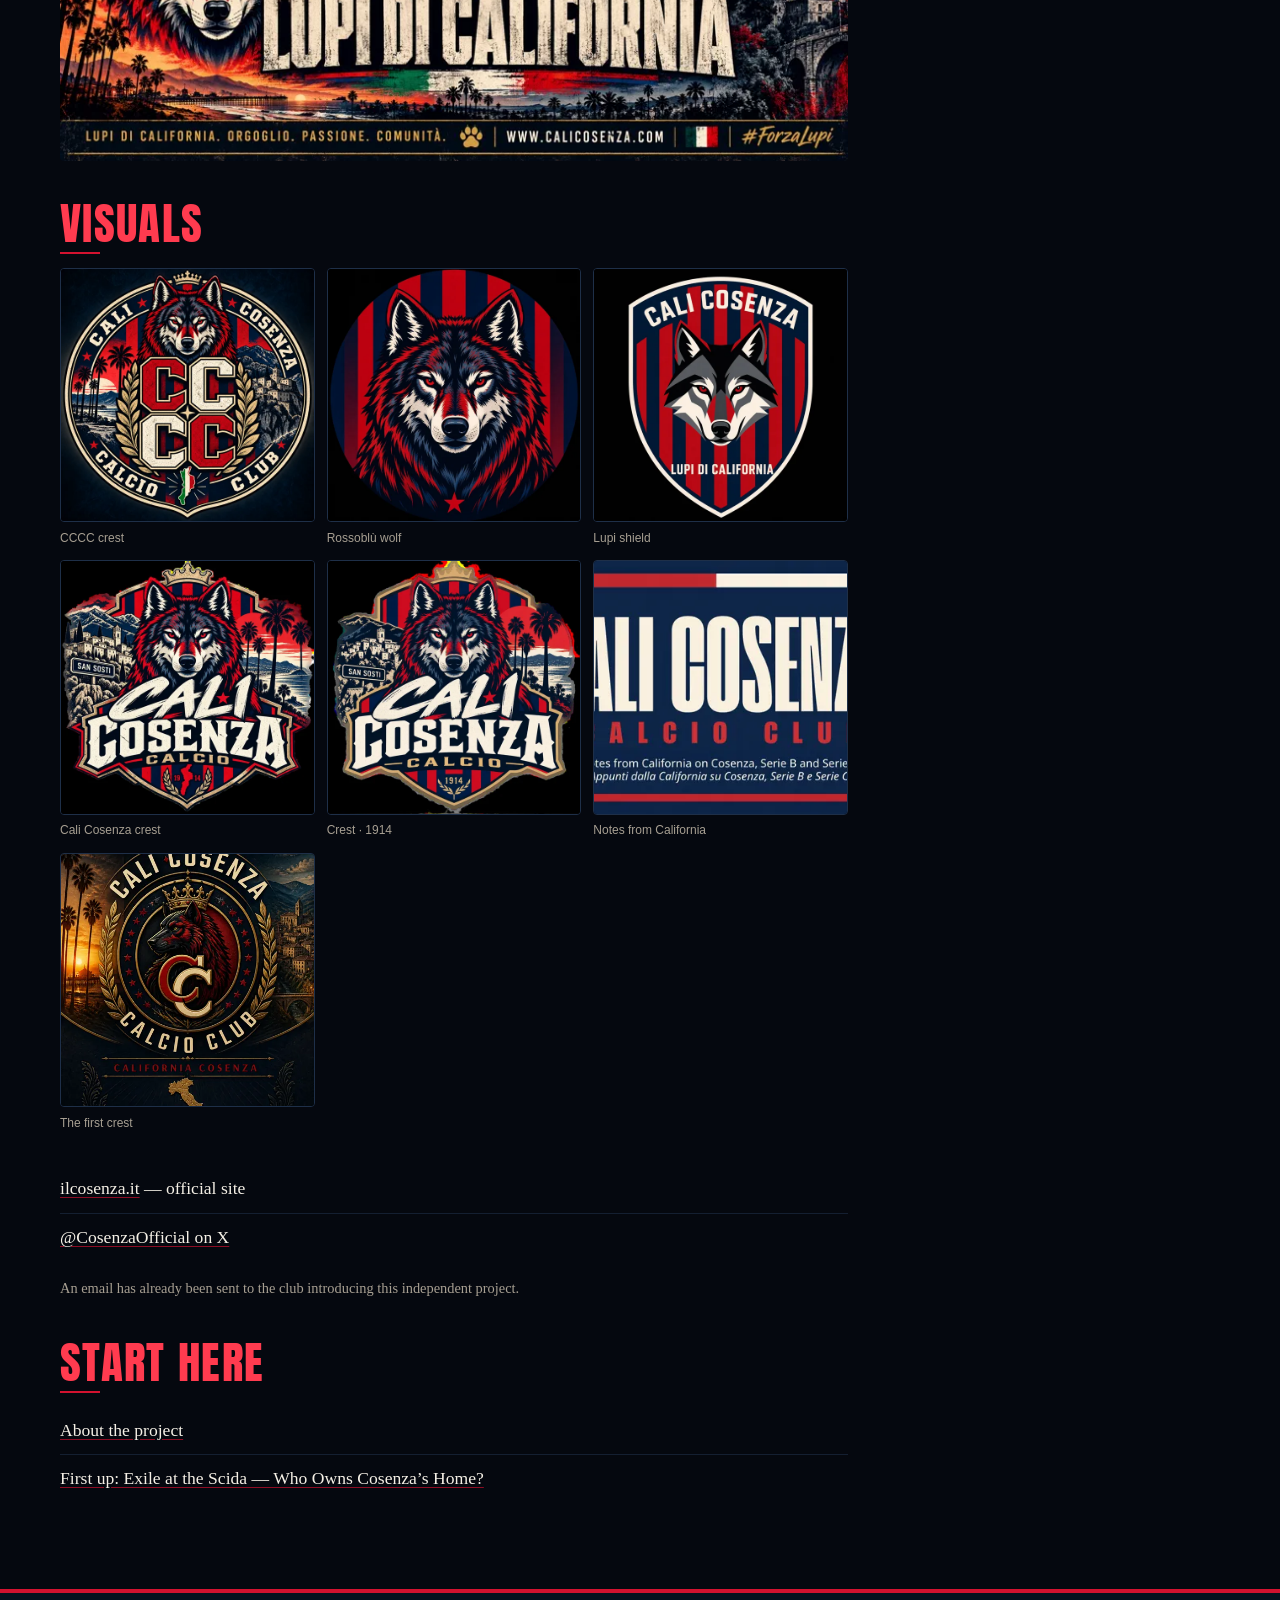
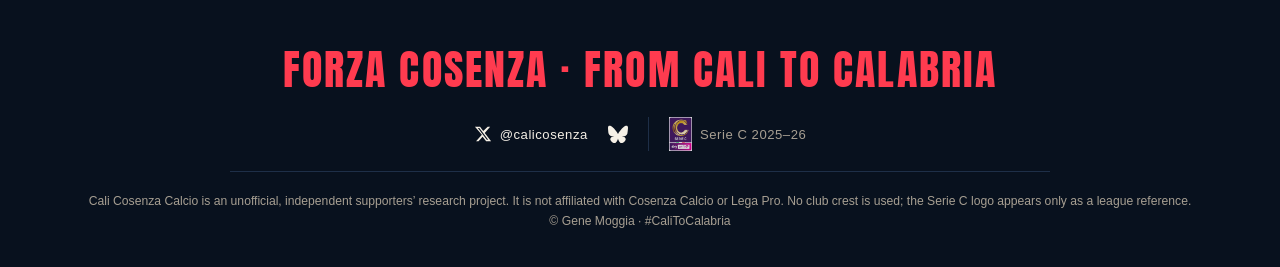
==== commit 3f6a02df: "Remove alternate wolf crest from visuals gallery (EN+IT)" ====
--- a/index.html
+++ b/index.html
@@ -119,7 +119,7 @@
 </section>
 <img class="lupi-wide" src="/img/lupi/band-1600.webp" srcset="/img/lupi/band-800.webp 800w, /img/lupi/band-1600.webp 1600w" sizes="(min-width:1024px) 640px, 100vw" alt="Cali Cosenza Calcio Club, Lupi di California banner with a wolf, palms and a Calabrian town" width="1600" height="595" loading="lazy" decoding="async">
 <h2 class="section">Visuals</h2>
-<div class="gallery" id="gallery"><figure><img src="/img/lupi/cccc-1200.webp" srcset="/img/lupi/cccc-600.webp 600w, /img/lupi/cccc-1200.webp 1200w" sizes="(min-width:1024px) 200px, 50vw" alt="CCCC crest: a wolf over four Cs with palms and a Calabrian hill town" loading="lazy" decoding="async"><figcaption>CCCC crest</figcaption></figure><figure><img src="/img/lupi/wolf-round-1200.webp" srcset="/img/lupi/wolf-round-600.webp 600w, /img/lupi/wolf-round-1200.webp 1200w" sizes="(min-width:1024px) 200px, 50vw" alt="Round wolf emblem on red and navy stripes" loading="lazy" decoding="async"><figcaption>Rossoblù wolf</figcaption></figure><figure><img src="/img/lupi/shield-1200.webp" srcset="/img/lupi/shield-600.webp 600w, /img/lupi/shield-1200.webp 1200w" sizes="(min-width:1024px) 200px, 50vw" alt="Striped shield with a wolf head, Lupi di California" loading="lazy" decoding="async"><figcaption>Lupi shield</figcaption></figure><figure><img src="/img/lupi/wolf-crest-a-1200.webp" srcset="/img/lupi/wolf-crest-a-600.webp 600w, /img/lupi/wolf-crest-a-1200.webp 1200w" sizes="(min-width:1024px) 200px, 50vw" alt="Cali Cosenza Calcio wolf crest with palms and San Sosti" loading="lazy" decoding="async"><figcaption>Cali Cosenza crest</figcaption></figure><figure><img src="/img/lupi/wolf-crest-b-1200.webp" srcset="/img/lupi/wolf-crest-b-600.webp 600w, /img/lupi/wolf-crest-b-1200.webp 1200w" sizes="(min-width:1024px) 200px, 50vw" alt="Cali Cosenza Calcio wolf crest, alternate" loading="lazy" decoding="async"><figcaption>Crest, alternate</figcaption></figure><figure><img src="/img/lupi/wolf-crest-1914-1200.webp" srcset="/img/lupi/wolf-crest-1914-600.webp 600w, /img/lupi/wolf-crest-1914-1200.webp 1200w" sizes="(min-width:1024px) 200px, 50vw" alt="Cali Cosenza Calcio wolf crest with San Sosti and 1914" loading="lazy" decoding="async"><figcaption>Crest · 1914</figcaption></figure><figure><img src="/img/gallery/share-card-600.webp" srcset="/img/gallery/share-card-600.webp 600w, /img/gallery/share-card.webp 1200w" sizes="(min-width:1024px) 200px, 50vw" alt="Cali Cosenza Calcio Club card: notes from California on Cosenza, Serie B and Serie C" loading="lazy" decoding="async"><figcaption>Notes from California</figcaption></figure><figure><img src="/img/gallery/crest-cali-cosenza-600.webp" srcset="/img/gallery/crest-cali-cosenza-600.webp 600w, /img/gallery/crest-cali-cosenza.webp 1200w" sizes="(min-width:1024px) 200px, 50vw" alt="Earlier Cali Cosenza Calcio Club fan crest with a wolf, palms and the coast" loading="lazy" decoding="async"><figcaption>The first crest</figcaption></figure></div>
+<div class="gallery" id="gallery"><figure><img src="/img/lupi/cccc-1200.webp" srcset="/img/lupi/cccc-600.webp 600w, /img/lupi/cccc-1200.webp 1200w" sizes="(min-width:1024px) 200px, 50vw" alt="CCCC crest: a wolf over four Cs with palms and a Calabrian hill town" loading="lazy" decoding="async"><figcaption>CCCC crest</figcaption></figure><figure><img src="/img/lupi/wolf-round-1200.webp" srcset="/img/lupi/wolf-round-600.webp 600w, /img/lupi/wolf-round-1200.webp 1200w" sizes="(min-width:1024px) 200px, 50vw" alt="Round wolf emblem on red and navy stripes" loading="lazy" decoding="async"><figcaption>Rossoblù wolf</figcaption></figure><figure><img src="/img/lupi/shield-1200.webp" srcset="/img/lupi/shield-600.webp 600w, /img/lupi/shield-1200.webp 1200w" sizes="(min-width:1024px) 200px, 50vw" alt="Striped shield with a wolf head, Lupi di California" loading="lazy" decoding="async"><figcaption>Lupi shield</figcaption></figure><figure><img src="/img/lupi/wolf-crest-a-1200.webp" srcset="/img/lupi/wolf-crest-a-600.webp 600w, /img/lupi/wolf-crest-a-1200.webp 1200w" sizes="(min-width:1024px) 200px, 50vw" alt="Cali Cosenza Calcio wolf crest with palms and San Sosti" loading="lazy" decoding="async"><figcaption>Cali Cosenza crest</figcaption></figure><figure><img src="/img/lupi/wolf-crest-1914-1200.webp" srcset="/img/lupi/wolf-crest-1914-600.webp 600w, /img/lupi/wolf-crest-1914-1200.webp 1200w" sizes="(min-width:1024px) 200px, 50vw" alt="Cali Cosenza Calcio wolf crest with San Sosti and 1914" loading="lazy" decoding="async"><figcaption>Crest · 1914</figcaption></figure><figure><img src="/img/gallery/share-card-600.webp" srcset="/img/gallery/share-card-600.webp 600w, /img/gallery/share-card.webp 1200w" sizes="(min-width:1024px) 200px, 50vw" alt="Cali Cosenza Calcio Club card: notes from California on Cosenza, Serie B and Serie C" loading="lazy" decoding="async"><figcaption>Notes from California</figcaption></figure><figure><img src="/img/gallery/crest-cali-cosenza-600.webp" srcset="/img/gallery/crest-cali-cosenza-600.webp 600w, /img/gallery/crest-cali-cosenza.webp 1200w" sizes="(min-width:1024px) 200px, 50vw" alt="Earlier Cali Cosenza Calcio Club fan crest with a wolf, palms and the coast" loading="lazy" decoding="async"><figcaption>The first crest</figcaption></figure></div>
   <ul class="links">
     <li><a href="https://www.ilcosenza.it/" target="_blank" rel="noopener">ilcosenza.it</a> — official site</li>
     <li><a href="https://x.com/CosenzaOfficial" target="_blank" rel="noopener">@CosenzaOfficial on X</a></li>
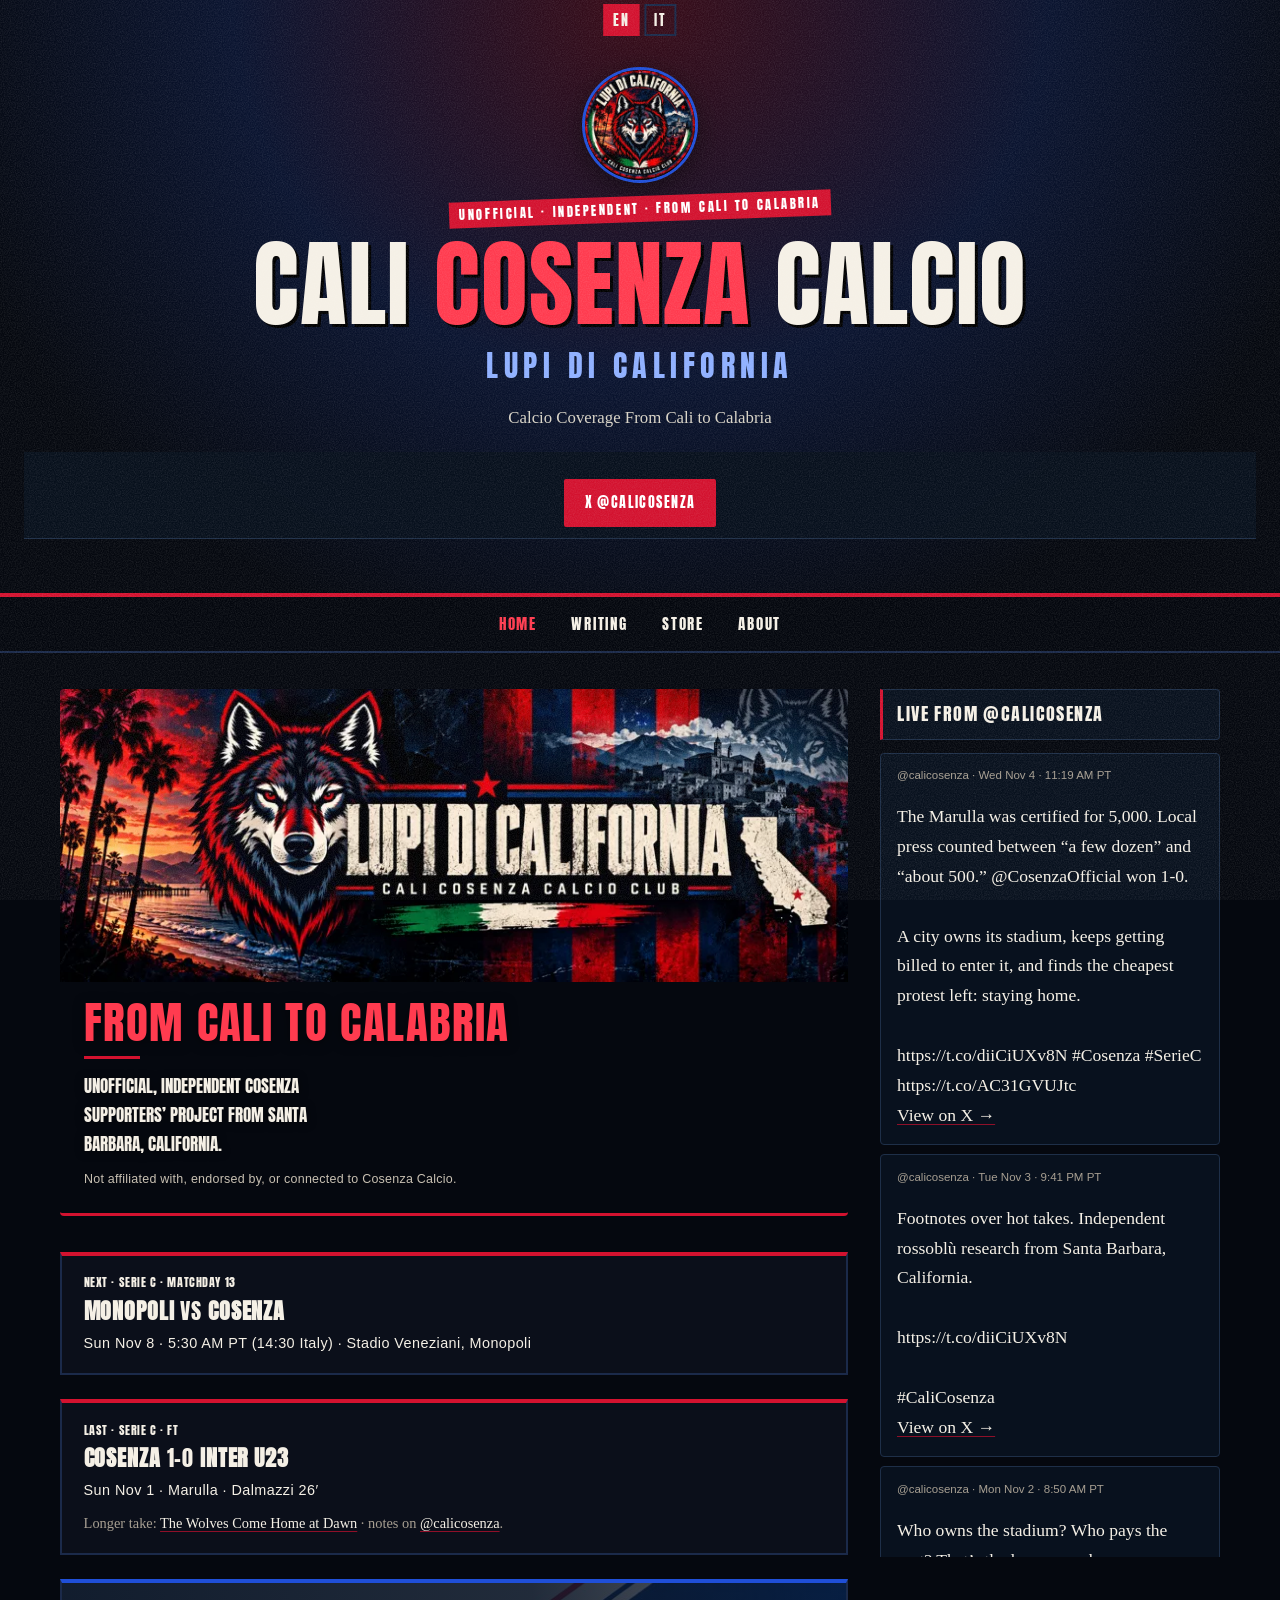
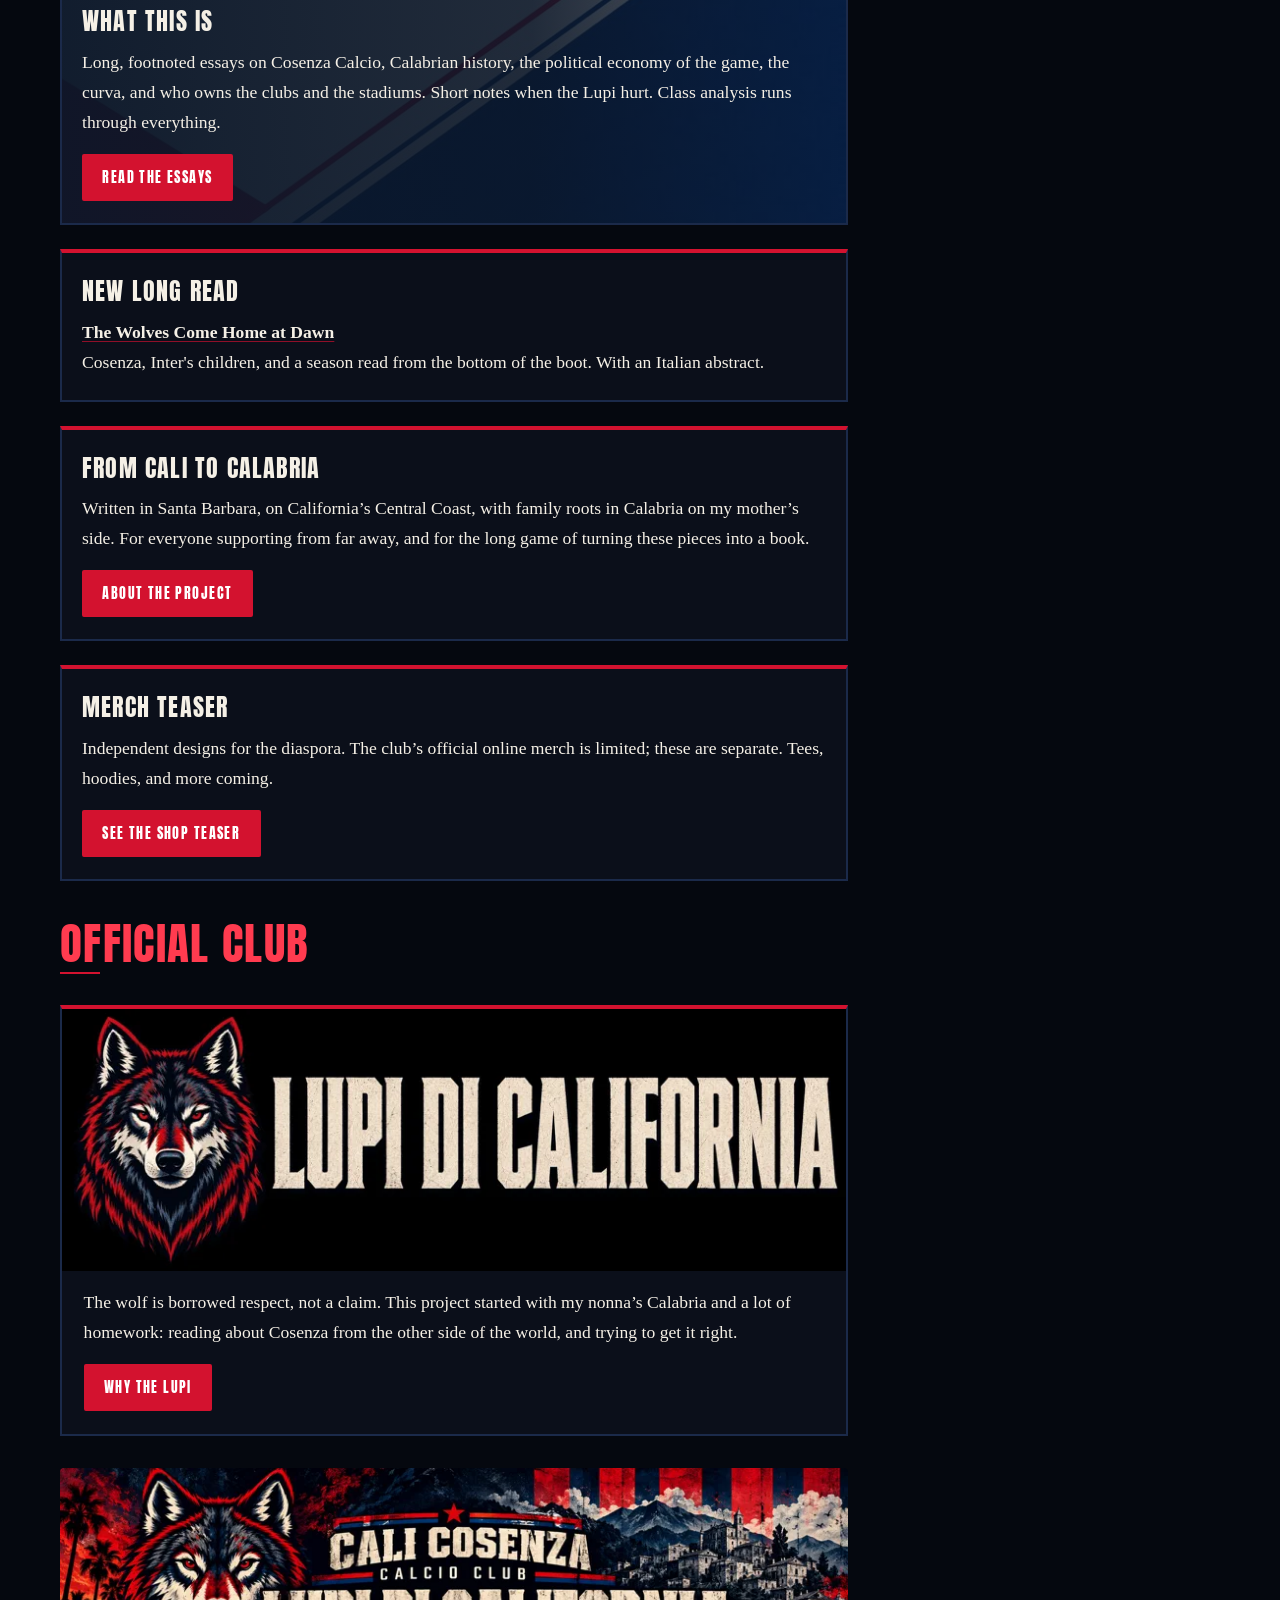
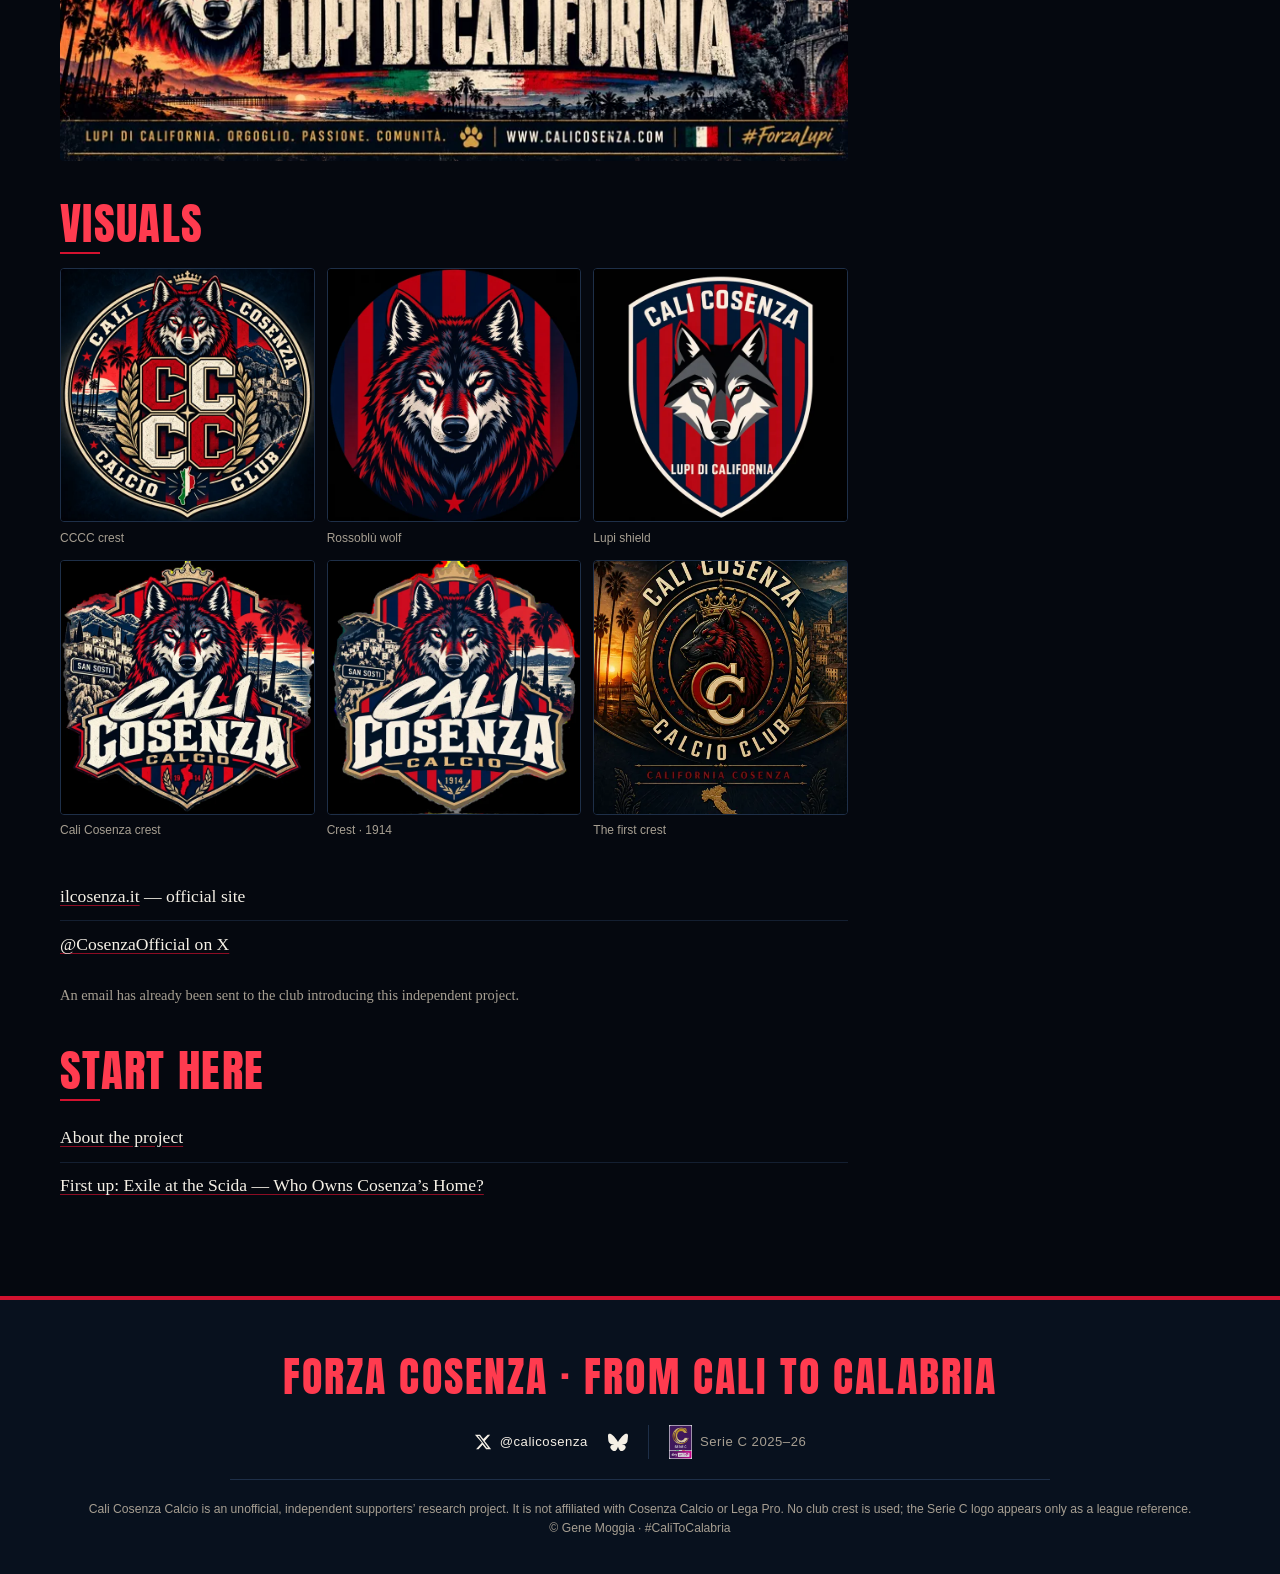
==== commit 6a1dcabc: "Remove Notes from California card from visuals gallery (EN+IT)" ====
--- a/index.html
+++ b/index.html
@@ -119,7 +119,7 @@
 </section>
 <img class="lupi-wide" src="/img/lupi/band-1600.webp" srcset="/img/lupi/band-800.webp 800w, /img/lupi/band-1600.webp 1600w" sizes="(min-width:1024px) 640px, 100vw" alt="Cali Cosenza Calcio Club, Lupi di California banner with a wolf, palms and a Calabrian town" width="1600" height="595" loading="lazy" decoding="async">
 <h2 class="section">Visuals</h2>
-<div class="gallery" id="gallery"><figure><img src="/img/lupi/cccc-1200.webp" srcset="/img/lupi/cccc-600.webp 600w, /img/lupi/cccc-1200.webp 1200w" sizes="(min-width:1024px) 200px, 50vw" alt="CCCC crest: a wolf over four Cs with palms and a Calabrian hill town" loading="lazy" decoding="async"><figcaption>CCCC crest</figcaption></figure><figure><img src="/img/lupi/wolf-round-1200.webp" srcset="/img/lupi/wolf-round-600.webp 600w, /img/lupi/wolf-round-1200.webp 1200w" sizes="(min-width:1024px) 200px, 50vw" alt="Round wolf emblem on red and navy stripes" loading="lazy" decoding="async"><figcaption>Rossoblù wolf</figcaption></figure><figure><img src="/img/lupi/shield-1200.webp" srcset="/img/lupi/shield-600.webp 600w, /img/lupi/shield-1200.webp 1200w" sizes="(min-width:1024px) 200px, 50vw" alt="Striped shield with a wolf head, Lupi di California" loading="lazy" decoding="async"><figcaption>Lupi shield</figcaption></figure><figure><img src="/img/lupi/wolf-crest-a-1200.webp" srcset="/img/lupi/wolf-crest-a-600.webp 600w, /img/lupi/wolf-crest-a-1200.webp 1200w" sizes="(min-width:1024px) 200px, 50vw" alt="Cali Cosenza Calcio wolf crest with palms and San Sosti" loading="lazy" decoding="async"><figcaption>Cali Cosenza crest</figcaption></figure><figure><img src="/img/lupi/wolf-crest-1914-1200.webp" srcset="/img/lupi/wolf-crest-1914-600.webp 600w, /img/lupi/wolf-crest-1914-1200.webp 1200w" sizes="(min-width:1024px) 200px, 50vw" alt="Cali Cosenza Calcio wolf crest with San Sosti and 1914" loading="lazy" decoding="async"><figcaption>Crest · 1914</figcaption></figure><figure><img src="/img/gallery/share-card-600.webp" srcset="/img/gallery/share-card-600.webp 600w, /img/gallery/share-card.webp 1200w" sizes="(min-width:1024px) 200px, 50vw" alt="Cali Cosenza Calcio Club card: notes from California on Cosenza, Serie B and Serie C" loading="lazy" decoding="async"><figcaption>Notes from California</figcaption></figure><figure><img src="/img/gallery/crest-cali-cosenza-600.webp" srcset="/img/gallery/crest-cali-cosenza-600.webp 600w, /img/gallery/crest-cali-cosenza.webp 1200w" sizes="(min-width:1024px) 200px, 50vw" alt="Earlier Cali Cosenza Calcio Club fan crest with a wolf, palms and the coast" loading="lazy" decoding="async"><figcaption>The first crest</figcaption></figure></div>
+<div class="gallery" id="gallery"><figure><img src="/img/lupi/cccc-1200.webp" srcset="/img/lupi/cccc-600.webp 600w, /img/lupi/cccc-1200.webp 1200w" sizes="(min-width:1024px) 200px, 50vw" alt="CCCC crest: a wolf over four Cs with palms and a Calabrian hill town" loading="lazy" decoding="async"><figcaption>CCCC crest</figcaption></figure><figure><img src="/img/lupi/wolf-round-1200.webp" srcset="/img/lupi/wolf-round-600.webp 600w, /img/lupi/wolf-round-1200.webp 1200w" sizes="(min-width:1024px) 200px, 50vw" alt="Round wolf emblem on red and navy stripes" loading="lazy" decoding="async"><figcaption>Rossoblù wolf</figcaption></figure><figure><img src="/img/lupi/shield-1200.webp" srcset="/img/lupi/shield-600.webp 600w, /img/lupi/shield-1200.webp 1200w" sizes="(min-width:1024px) 200px, 50vw" alt="Striped shield with a wolf head, Lupi di California" loading="lazy" decoding="async"><figcaption>Lupi shield</figcaption></figure><figure><img src="/img/lupi/wolf-crest-a-1200.webp" srcset="/img/lupi/wolf-crest-a-600.webp 600w, /img/lupi/wolf-crest-a-1200.webp 1200w" sizes="(min-width:1024px) 200px, 50vw" alt="Cali Cosenza Calcio wolf crest with palms and San Sosti" loading="lazy" decoding="async"><figcaption>Cali Cosenza crest</figcaption></figure><figure><img src="/img/lupi/wolf-crest-1914-1200.webp" srcset="/img/lupi/wolf-crest-1914-600.webp 600w, /img/lupi/wolf-crest-1914-1200.webp 1200w" sizes="(min-width:1024px) 200px, 50vw" alt="Cali Cosenza Calcio wolf crest with San Sosti and 1914" loading="lazy" decoding="async"><figcaption>Crest · 1914</figcaption></figure><figure><img src="/img/gallery/crest-cali-cosenza-600.webp" srcset="/img/gallery/crest-cali-cosenza-600.webp 600w, /img/gallery/crest-cali-cosenza.webp 1200w" sizes="(min-width:1024px) 200px, 50vw" alt="Earlier Cali Cosenza Calcio Club fan crest with a wolf, palms and the coast" loading="lazy" decoding="async"><figcaption>The first crest</figcaption></figure></div>
   <ul class="links">
     <li><a href="https://www.ilcosenza.it/" target="_blank" rel="noopener">ilcosenza.it</a> — official site</li>
     <li><a href="https://x.com/CosenzaOfficial" target="_blank" rel="noopener">@CosenzaOfficial on X</a></li>
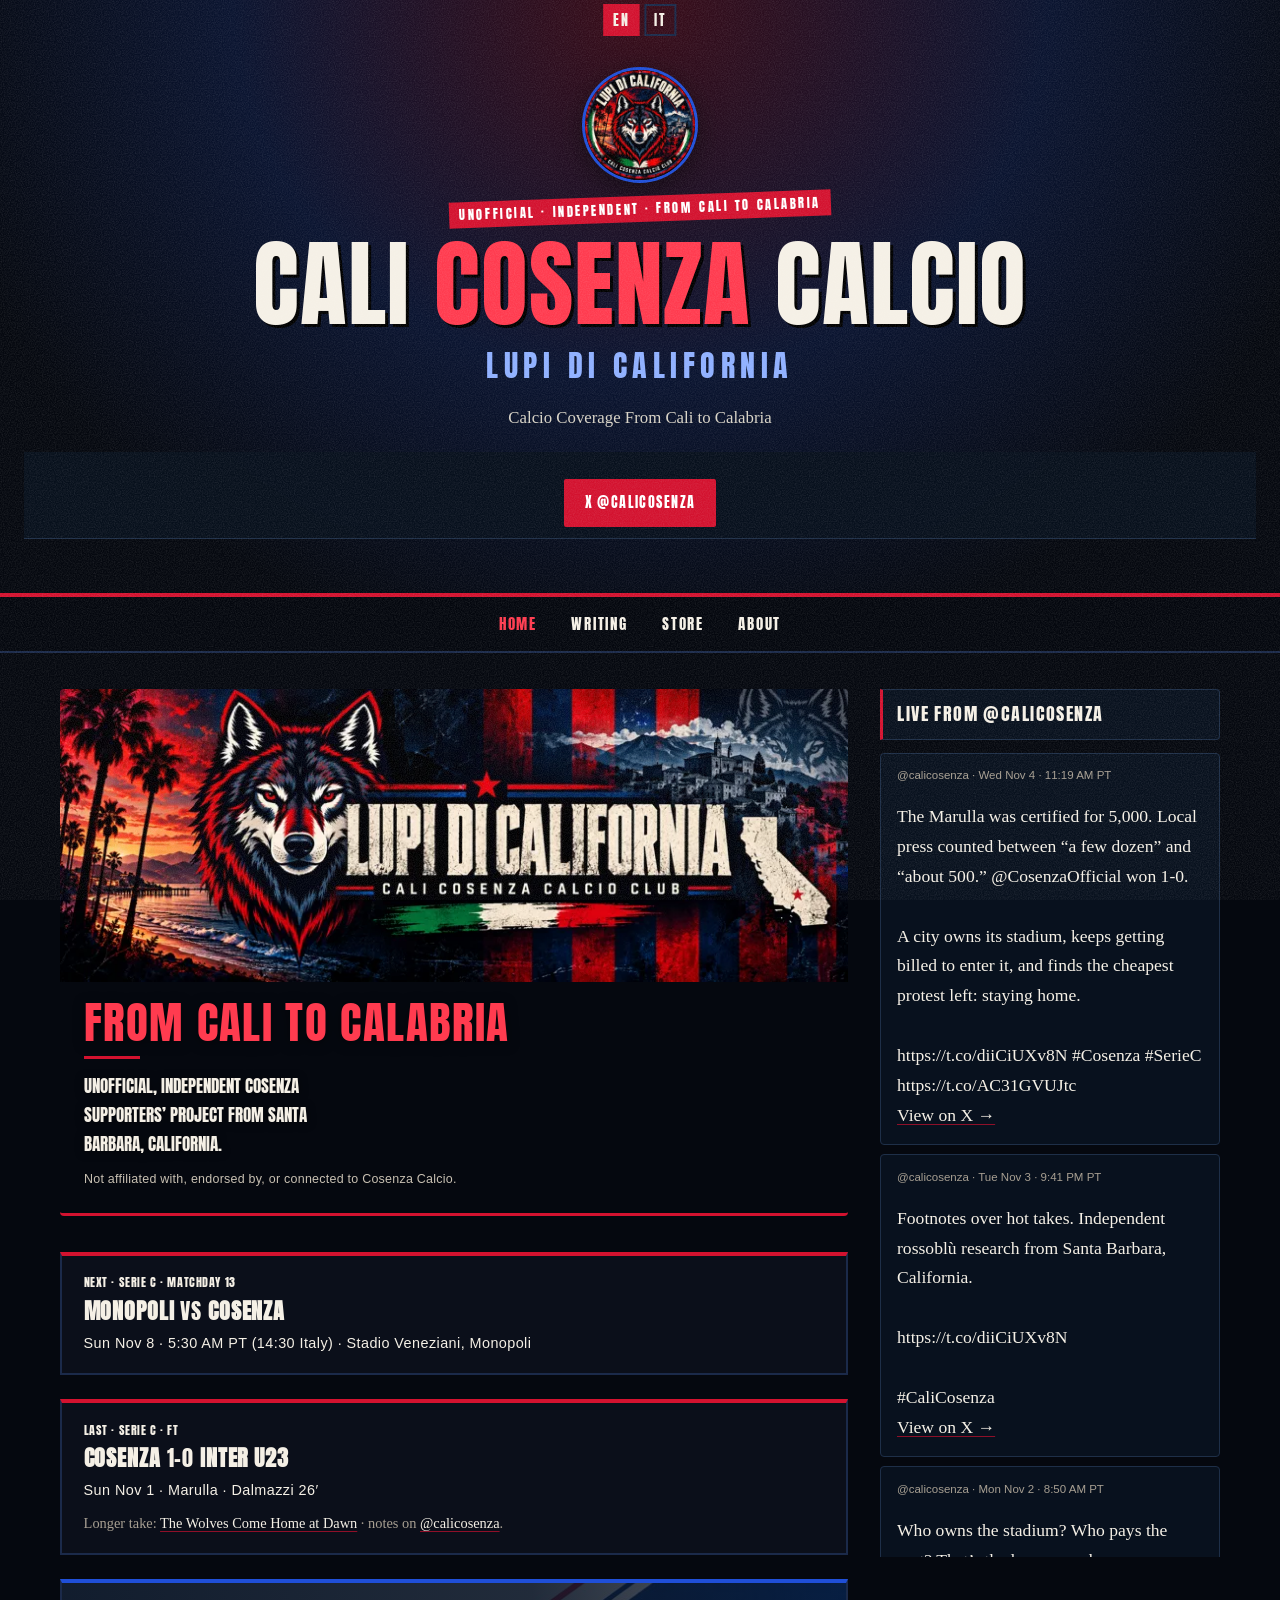
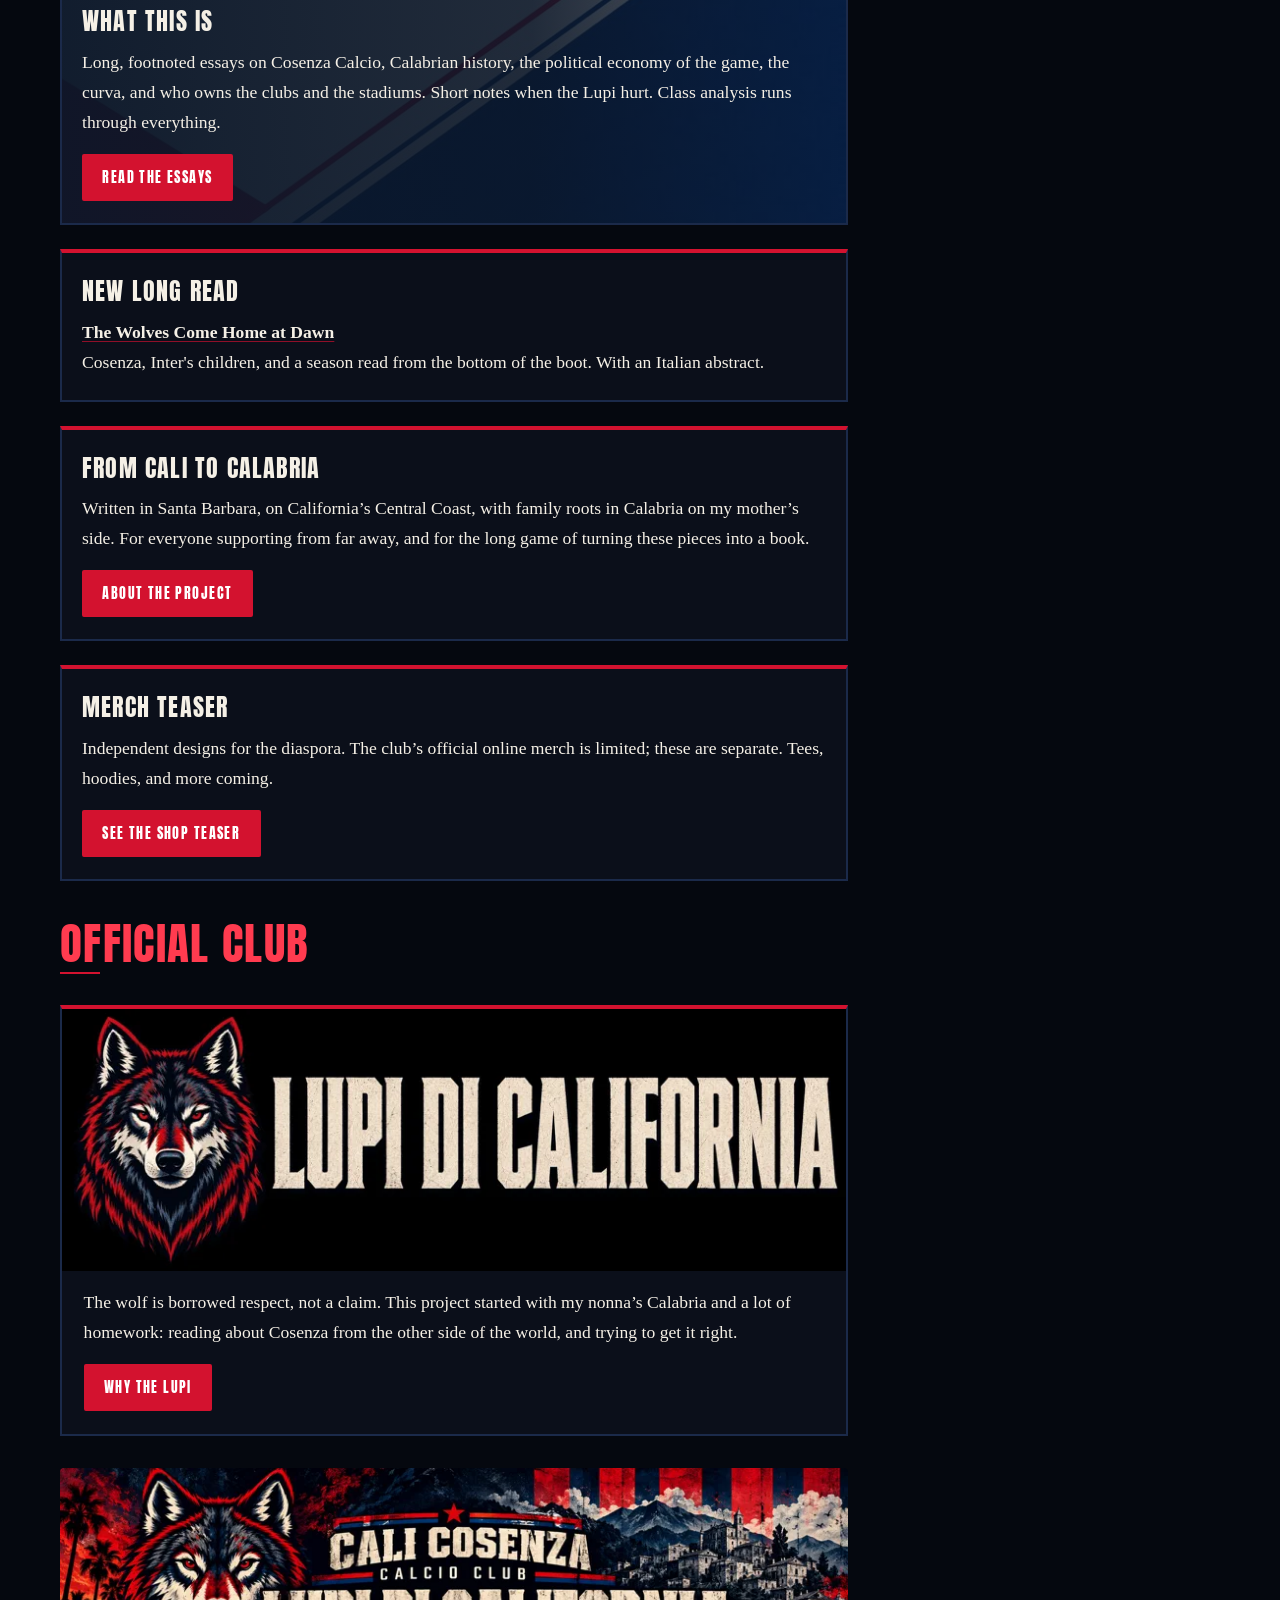
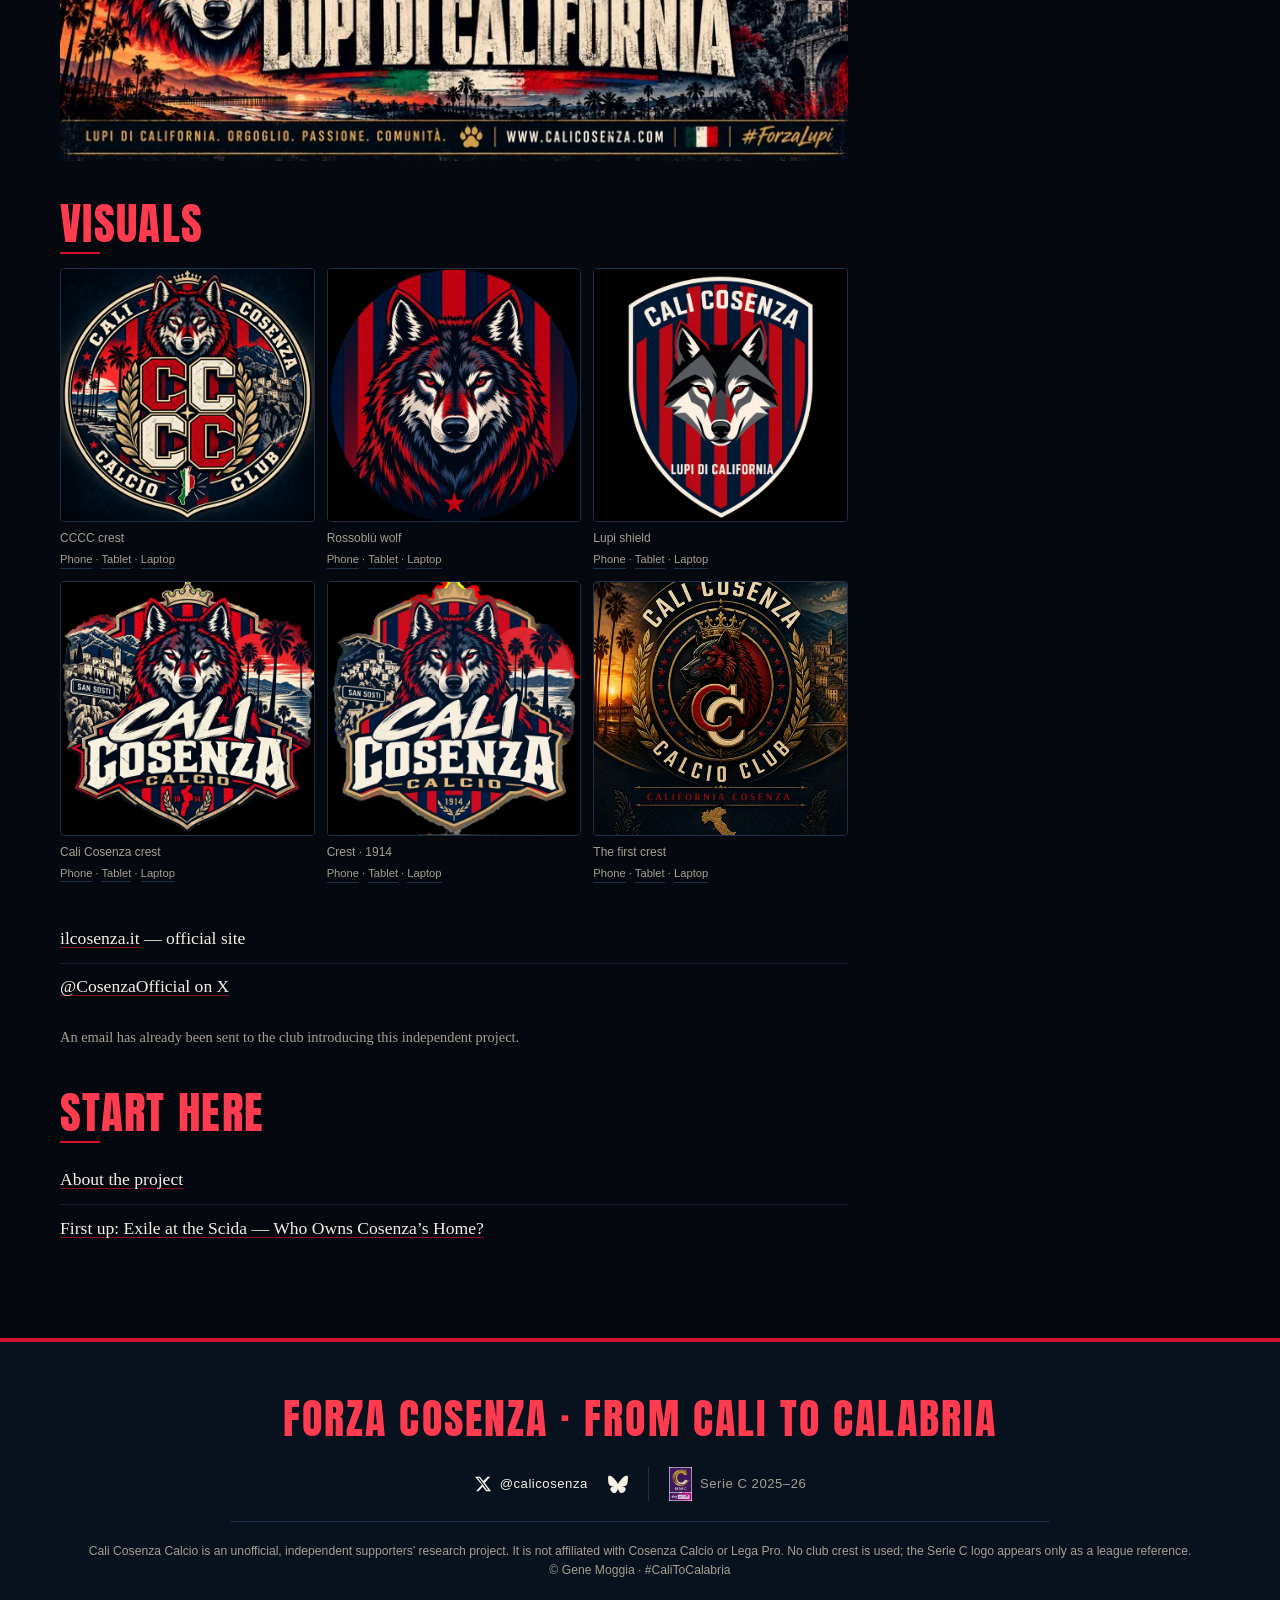
==== commit 5d47ffee: "Add downloadable phone/tablet/laptop wallpapers to visuals gallery (EN+IT)" ====
--- a/index.html
+++ b/index.html
@@ -119,7 +119,7 @@
 </section>
 <img class="lupi-wide" src="/img/lupi/band-1600.webp" srcset="/img/lupi/band-800.webp 800w, /img/lupi/band-1600.webp 1600w" sizes="(min-width:1024px) 640px, 100vw" alt="Cali Cosenza Calcio Club, Lupi di California banner with a wolf, palms and a Calabrian town" width="1600" height="595" loading="lazy" decoding="async">
 <h2 class="section">Visuals</h2>
-<div class="gallery" id="gallery"><figure><img src="/img/lupi/cccc-1200.webp" srcset="/img/lupi/cccc-600.webp 600w, /img/lupi/cccc-1200.webp 1200w" sizes="(min-width:1024px) 200px, 50vw" alt="CCCC crest: a wolf over four Cs with palms and a Calabrian hill town" loading="lazy" decoding="async"><figcaption>CCCC crest</figcaption></figure><figure><img src="/img/lupi/wolf-round-1200.webp" srcset="/img/lupi/wolf-round-600.webp 600w, /img/lupi/wolf-round-1200.webp 1200w" sizes="(min-width:1024px) 200px, 50vw" alt="Round wolf emblem on red and navy stripes" loading="lazy" decoding="async"><figcaption>Rossoblù wolf</figcaption></figure><figure><img src="/img/lupi/shield-1200.webp" srcset="/img/lupi/shield-600.webp 600w, /img/lupi/shield-1200.webp 1200w" sizes="(min-width:1024px) 200px, 50vw" alt="Striped shield with a wolf head, Lupi di California" loading="lazy" decoding="async"><figcaption>Lupi shield</figcaption></figure><figure><img src="/img/lupi/wolf-crest-a-1200.webp" srcset="/img/lupi/wolf-crest-a-600.webp 600w, /img/lupi/wolf-crest-a-1200.webp 1200w" sizes="(min-width:1024px) 200px, 50vw" alt="Cali Cosenza Calcio wolf crest with palms and San Sosti" loading="lazy" decoding="async"><figcaption>Cali Cosenza crest</figcaption></figure><figure><img src="/img/lupi/wolf-crest-1914-1200.webp" srcset="/img/lupi/wolf-crest-1914-600.webp 600w, /img/lupi/wolf-crest-1914-1200.webp 1200w" sizes="(min-width:1024px) 200px, 50vw" alt="Cali Cosenza Calcio wolf crest with San Sosti and 1914" loading="lazy" decoding="async"><figcaption>Crest · 1914</figcaption></figure><figure><img src="/img/gallery/crest-cali-cosenza-600.webp" srcset="/img/gallery/crest-cali-cosenza-600.webp 600w, /img/gallery/crest-cali-cosenza.webp 1200w" sizes="(min-width:1024px) 200px, 50vw" alt="Earlier Cali Cosenza Calcio Club fan crest with a wolf, palms and the coast" loading="lazy" decoding="async"><figcaption>The first crest</figcaption></figure></div>
+<div class="gallery" id="gallery"><figure><img src="/img/lupi/cccc-1200.webp" srcset="/img/lupi/cccc-600.webp 600w, /img/lupi/cccc-1200.webp 1200w" sizes="(min-width:1024px) 200px, 50vw" alt="CCCC crest: a wolf over four Cs with palms and a Calabrian hill town" loading="lazy" decoding="async"><figcaption>CCCC crest</figcaption><span class="wp-dl"><a href="/img/wallpapers/cccc-phone.jpg" download="calicosenza-cccc-phone.jpg">Phone</a> · <a href="/img/wallpapers/cccc-tablet.jpg" download="calicosenza-cccc-tablet.jpg">Tablet</a> · <a href="/img/wallpapers/cccc-laptop.jpg" download="calicosenza-cccc-laptop.jpg">Laptop</a></span></figure><figure><img src="/img/lupi/wolf-round-1200.webp" srcset="/img/lupi/wolf-round-600.webp 600w, /img/lupi/wolf-round-1200.webp 1200w" sizes="(min-width:1024px) 200px, 50vw" alt="Round wolf emblem on red and navy stripes" loading="lazy" decoding="async"><figcaption>Rossoblù wolf</figcaption><span class="wp-dl"><a href="/img/wallpapers/wolf-round-phone.jpg" download="calicosenza-wolf-round-phone.jpg">Phone</a> · <a href="/img/wallpapers/wolf-round-tablet.jpg" download="calicosenza-wolf-round-tablet.jpg">Tablet</a> · <a href="/img/wallpapers/wolf-round-laptop.jpg" download="calicosenza-wolf-round-laptop.jpg">Laptop</a></span></figure><figure><img src="/img/lupi/shield-1200.webp" srcset="/img/lupi/shield-600.webp 600w, /img/lupi/shield-1200.webp 1200w" sizes="(min-width:1024px) 200px, 50vw" alt="Striped shield with a wolf head, Lupi di California" loading="lazy" decoding="async"><figcaption>Lupi shield</figcaption><span class="wp-dl"><a href="/img/wallpapers/shield-phone.jpg" download="calicosenza-shield-phone.jpg">Phone</a> · <a href="/img/wallpapers/shield-tablet.jpg" download="calicosenza-shield-tablet.jpg">Tablet</a> · <a href="/img/wallpapers/shield-laptop.jpg" download="calicosenza-shield-laptop.jpg">Laptop</a></span></figure><figure><img src="/img/lupi/wolf-crest-a-1200.webp" srcset="/img/lupi/wolf-crest-a-600.webp 600w, /img/lupi/wolf-crest-a-1200.webp 1200w" sizes="(min-width:1024px) 200px, 50vw" alt="Cali Cosenza Calcio wolf crest with palms and San Sosti" loading="lazy" decoding="async"><figcaption>Cali Cosenza crest</figcaption><span class="wp-dl"><a href="/img/wallpapers/wolf-crest-a-phone.jpg" download="calicosenza-wolf-crest-a-phone.jpg">Phone</a> · <a href="/img/wallpapers/wolf-crest-a-tablet.jpg" download="calicosenza-wolf-crest-a-tablet.jpg">Tablet</a> · <a href="/img/wallpapers/wolf-crest-a-laptop.jpg" download="calicosenza-wolf-crest-a-laptop.jpg">Laptop</a></span></figure><figure><img src="/img/lupi/wolf-crest-1914-1200.webp" srcset="/img/lupi/wolf-crest-1914-600.webp 600w, /img/lupi/wolf-crest-1914-1200.webp 1200w" sizes="(min-width:1024px) 200px, 50vw" alt="Cali Cosenza Calcio wolf crest with San Sosti and 1914" loading="lazy" decoding="async"><figcaption>Crest · 1914</figcaption><span class="wp-dl"><a href="/img/wallpapers/wolf-crest-1914-phone.jpg" download="calicosenza-wolf-crest-1914-phone.jpg">Phone</a> · <a href="/img/wallpapers/wolf-crest-1914-tablet.jpg" download="calicosenza-wolf-crest-1914-tablet.jpg">Tablet</a> · <a href="/img/wallpapers/wolf-crest-1914-laptop.jpg" download="calicosenza-wolf-crest-1914-laptop.jpg">Laptop</a></span></figure><figure><img src="/img/gallery/crest-cali-cosenza-600.webp" srcset="/img/gallery/crest-cali-cosenza-600.webp 600w, /img/gallery/crest-cali-cosenza.webp 1200w" sizes="(min-width:1024px) 200px, 50vw" alt="Earlier Cali Cosenza Calcio Club fan crest with a wolf, palms and the coast" loading="lazy" decoding="async"><figcaption>The first crest</figcaption><span class="wp-dl"><a href="/img/wallpapers/crest-cali-cosenza-phone.jpg" download="calicosenza-crest-cali-cosenza-phone.jpg">Phone</a> · <a href="/img/wallpapers/crest-cali-cosenza-tablet.jpg" download="calicosenza-crest-cali-cosenza-tablet.jpg">Tablet</a> · <a href="/img/wallpapers/crest-cali-cosenza-laptop.jpg" download="calicosenza-crest-cali-cosenza-laptop.jpg">Laptop</a></span></figure></div>
   <ul class="links">
     <li><a href="https://www.ilcosenza.it/" target="_blank" rel="noopener">ilcosenza.it</a> — official site</li>
     <li><a href="https://x.com/CosenzaOfficial" target="_blank" rel="noopener">@CosenzaOfficial on X</a></li>
--- a/style.css
+++ b/style.css
@@ -199,3 +199,6 @@
 .efig .credit a{color:#8fb0ff;text-underline-offset:2px}
 .efig.blue{border-top-color:var(--blue)}
 .lang{right:auto;left:50%;transform:translateX(-50%);top:9px}
+.gallery .wp-dl{display:block;font-family:var(--sans);font-size:.7rem;color:var(--muted);margin-top:.2rem;line-height:1.6}
+.gallery .wp-dl a{color:var(--muted);text-decoration:none;border-bottom:1px solid var(--line);padding:.15rem 0}
+.gallery .wp-dl a:hover,.gallery .wp-dl a:focus{color:inherit;border-color:currentColor}
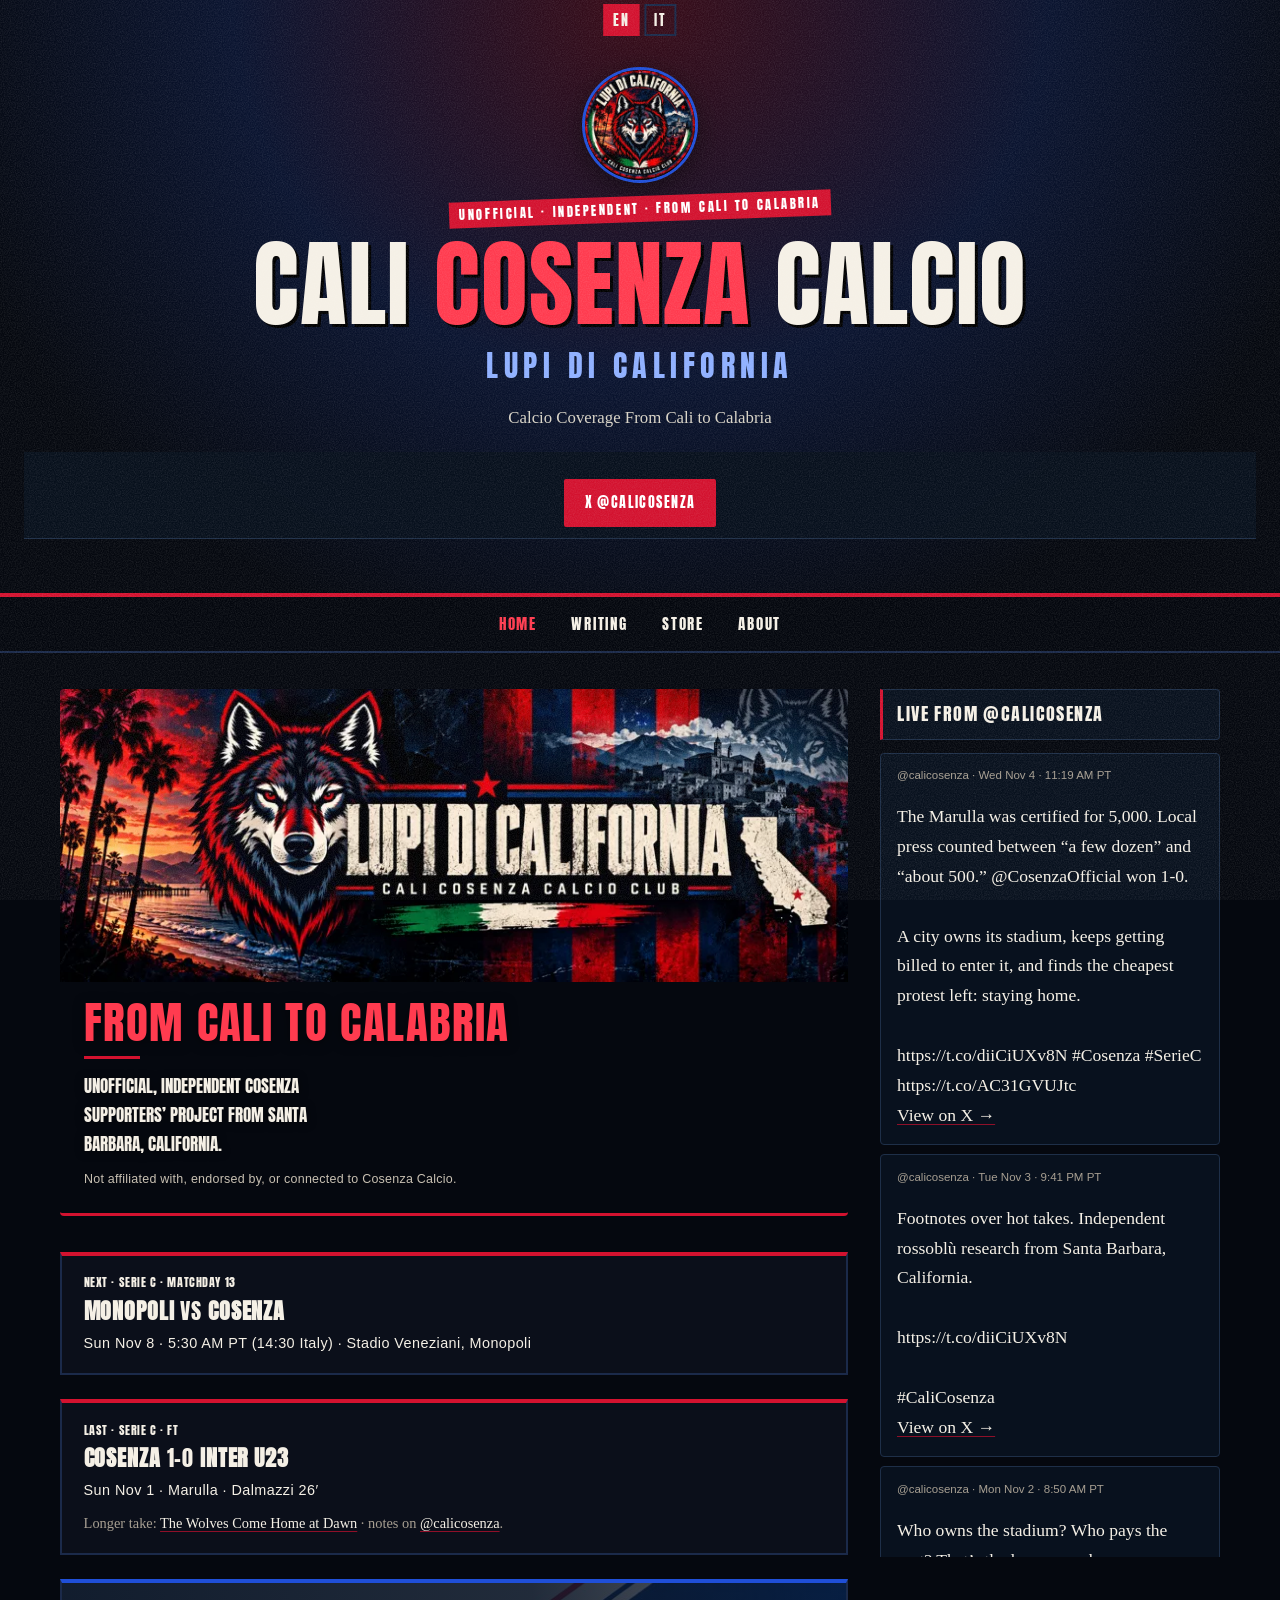
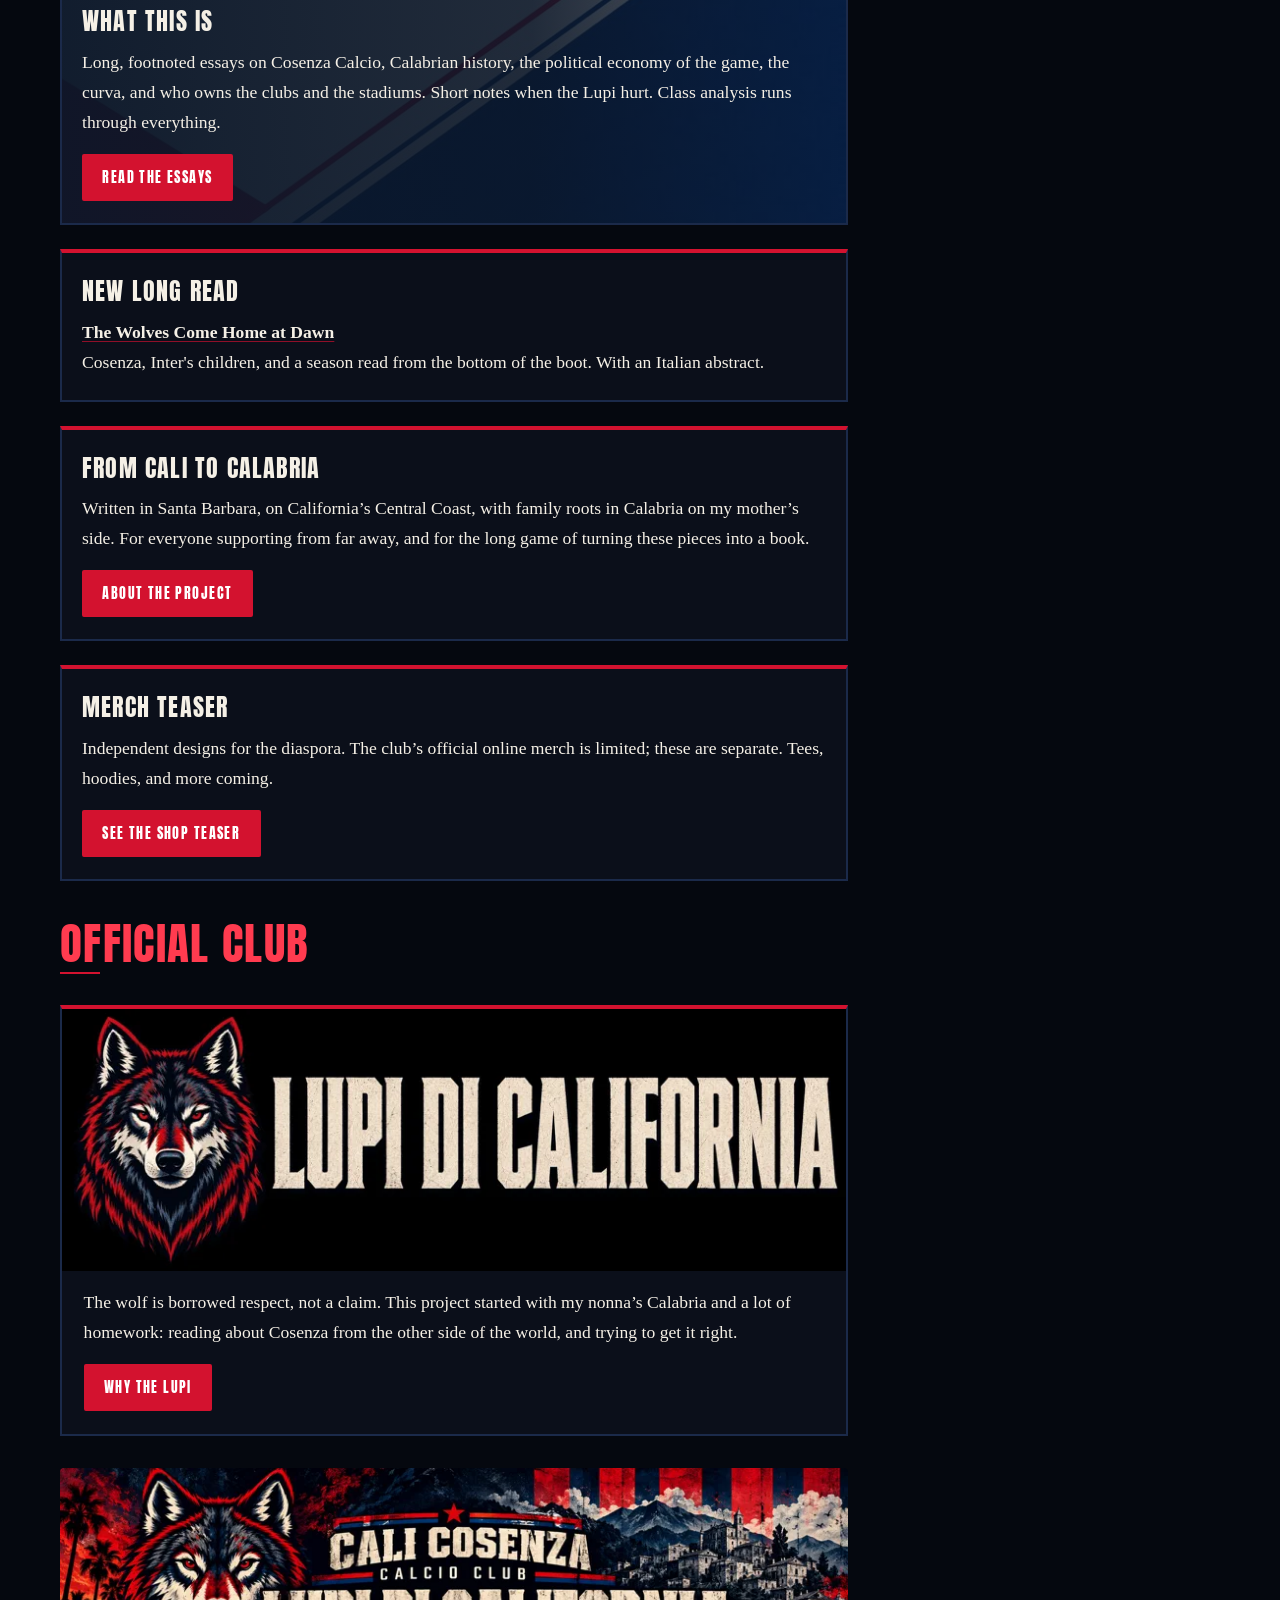
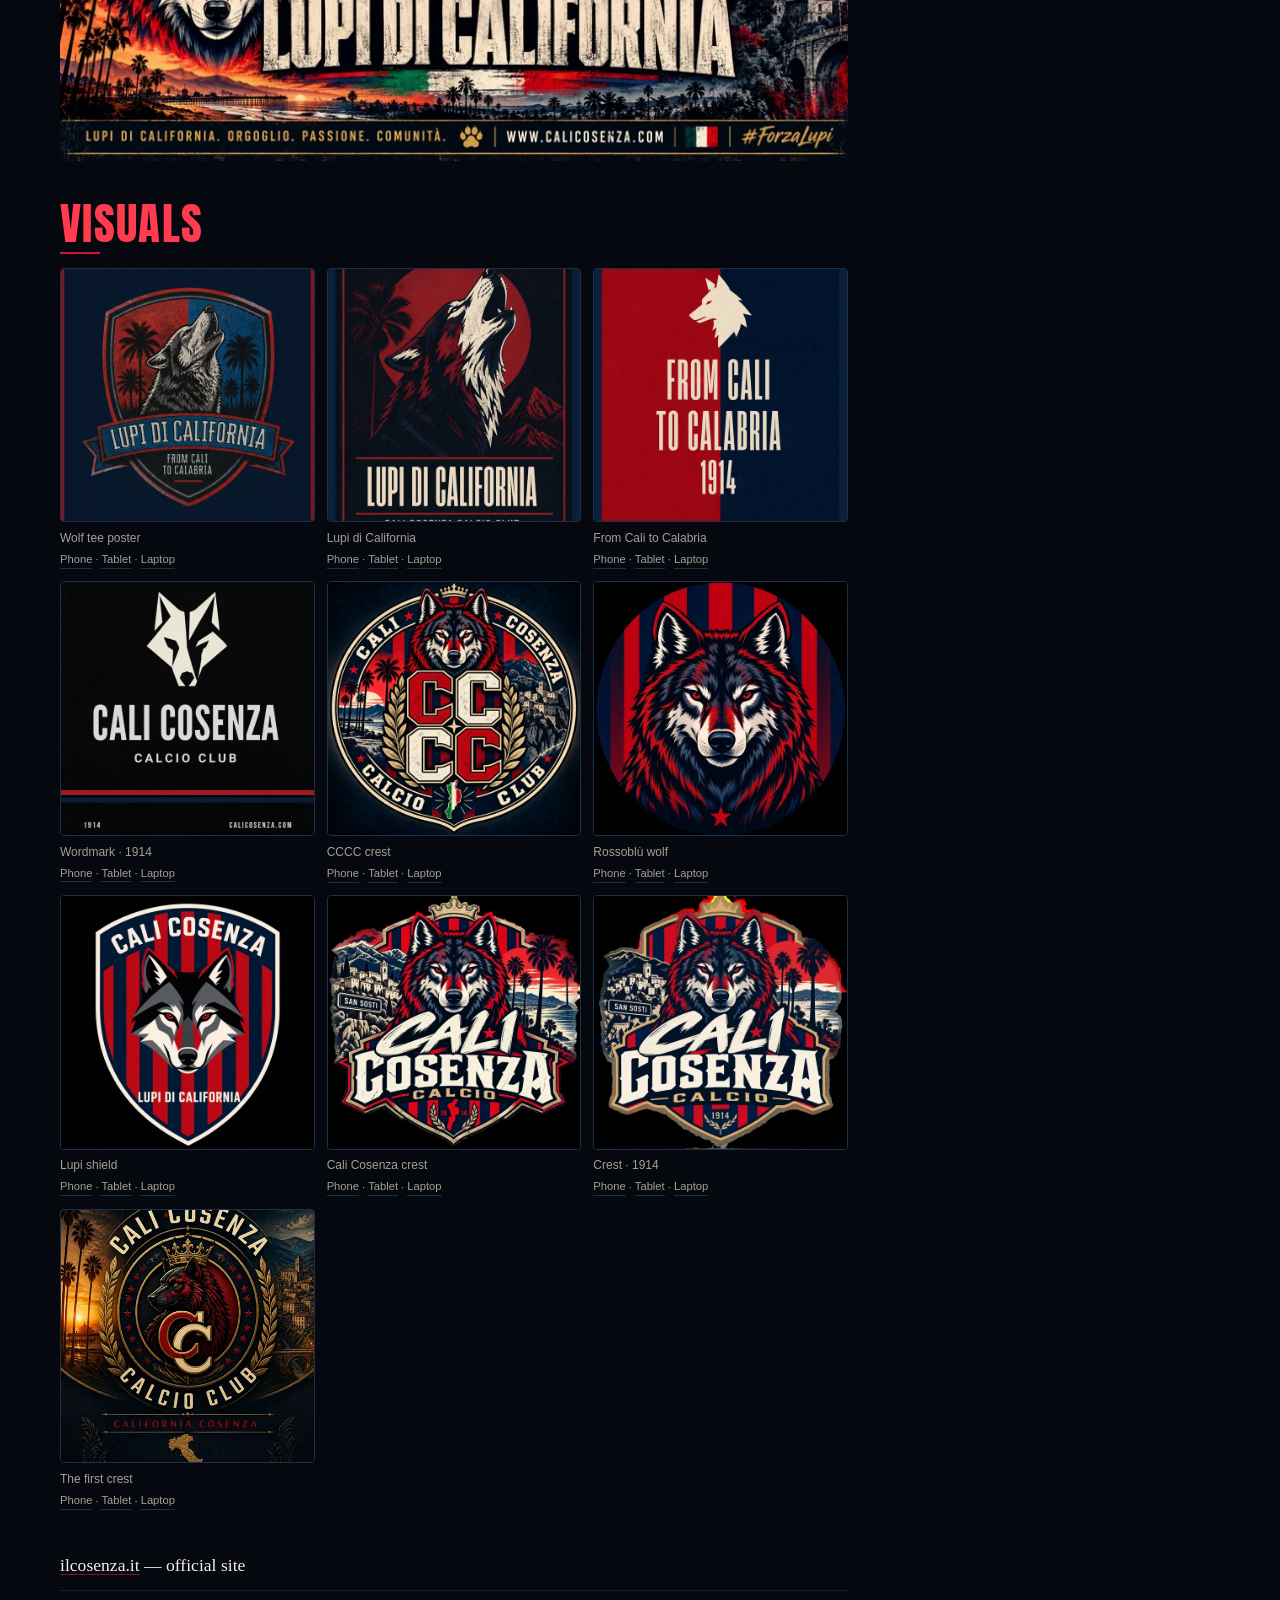
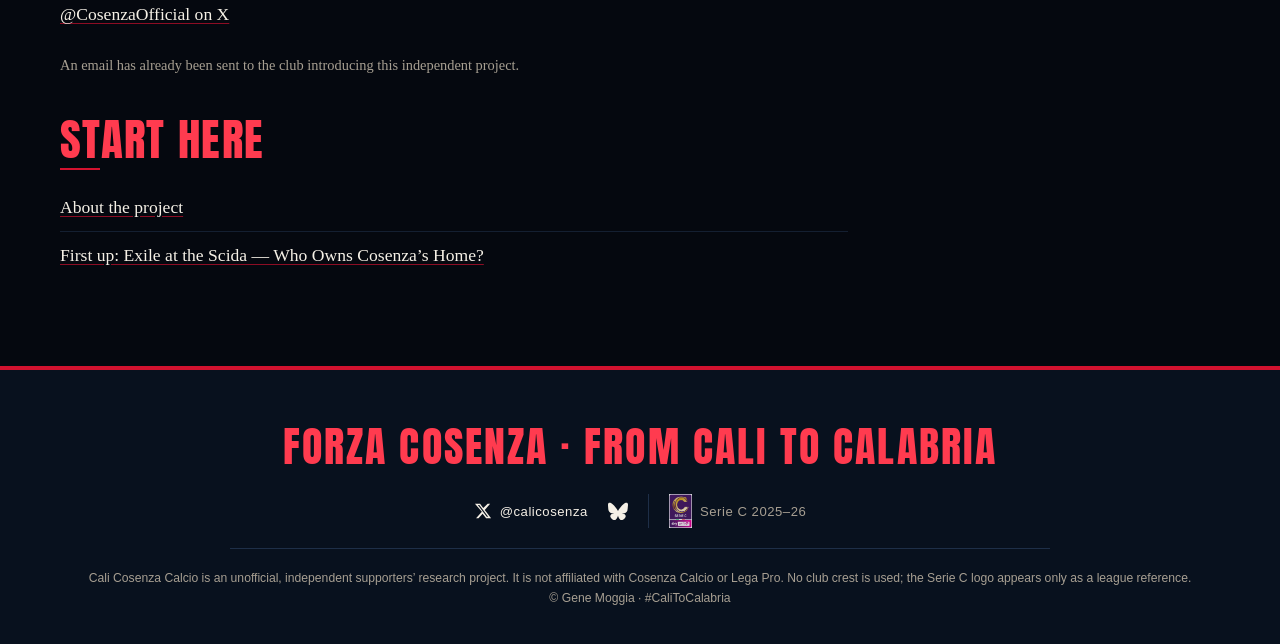
==== commit 8bf75e8a: "Add 4 approved posters to visuals gallery with wallpaper downloads (EN+IT)" ====
--- a/index.html
+++ b/index.html
@@ -119,7 +119,7 @@
 </section>
 <img class="lupi-wide" src="/img/lupi/band-1600.webp" srcset="/img/lupi/band-800.webp 800w, /img/lupi/band-1600.webp 1600w" sizes="(min-width:1024px) 640px, 100vw" alt="Cali Cosenza Calcio Club, Lupi di California banner with a wolf, palms and a Calabrian town" width="1600" height="595" loading="lazy" decoding="async">
 <h2 class="section">Visuals</h2>
-<div class="gallery" id="gallery"><figure><img src="/img/lupi/cccc-1200.webp" srcset="/img/lupi/cccc-600.webp 600w, /img/lupi/cccc-1200.webp 1200w" sizes="(min-width:1024px) 200px, 50vw" alt="CCCC crest: a wolf over four Cs with palms and a Calabrian hill town" loading="lazy" decoding="async"><figcaption>CCCC crest</figcaption><span class="wp-dl"><a href="/img/wallpapers/cccc-phone.jpg" download="calicosenza-cccc-phone.jpg">Phone</a> · <a href="/img/wallpapers/cccc-tablet.jpg" download="calicosenza-cccc-tablet.jpg">Tablet</a> · <a href="/img/wallpapers/cccc-laptop.jpg" download="calicosenza-cccc-laptop.jpg">Laptop</a></span></figure><figure><img src="/img/lupi/wolf-round-1200.webp" srcset="/img/lupi/wolf-round-600.webp 600w, /img/lupi/wolf-round-1200.webp 1200w" sizes="(min-width:1024px) 200px, 50vw" alt="Round wolf emblem on red and navy stripes" loading="lazy" decoding="async"><figcaption>Rossoblù wolf</figcaption><span class="wp-dl"><a href="/img/wallpapers/wolf-round-phone.jpg" download="calicosenza-wolf-round-phone.jpg">Phone</a> · <a href="/img/wallpapers/wolf-round-tablet.jpg" download="calicosenza-wolf-round-tablet.jpg">Tablet</a> · <a href="/img/wallpapers/wolf-round-laptop.jpg" download="calicosenza-wolf-round-laptop.jpg">Laptop</a></span></figure><figure><img src="/img/lupi/shield-1200.webp" srcset="/img/lupi/shield-600.webp 600w, /img/lupi/shield-1200.webp 1200w" sizes="(min-width:1024px) 200px, 50vw" alt="Striped shield with a wolf head, Lupi di California" loading="lazy" decoding="async"><figcaption>Lupi shield</figcaption><span class="wp-dl"><a href="/img/wallpapers/shield-phone.jpg" download="calicosenza-shield-phone.jpg">Phone</a> · <a href="/img/wallpapers/shield-tablet.jpg" download="calicosenza-shield-tablet.jpg">Tablet</a> · <a href="/img/wallpapers/shield-laptop.jpg" download="calicosenza-shield-laptop.jpg">Laptop</a></span></figure><figure><img src="/img/lupi/wolf-crest-a-1200.webp" srcset="/img/lupi/wolf-crest-a-600.webp 600w, /img/lupi/wolf-crest-a-1200.webp 1200w" sizes="(min-width:1024px) 200px, 50vw" alt="Cali Cosenza Calcio wolf crest with palms and San Sosti" loading="lazy" decoding="async"><figcaption>Cali Cosenza crest</figcaption><span class="wp-dl"><a href="/img/wallpapers/wolf-crest-a-phone.jpg" download="calicosenza-wolf-crest-a-phone.jpg">Phone</a> · <a href="/img/wallpapers/wolf-crest-a-tablet.jpg" download="calicosenza-wolf-crest-a-tablet.jpg">Tablet</a> · <a href="/img/wallpapers/wolf-crest-a-laptop.jpg" download="calicosenza-wolf-crest-a-laptop.jpg">Laptop</a></span></figure><figure><img src="/img/lupi/wolf-crest-1914-1200.webp" srcset="/img/lupi/wolf-crest-1914-600.webp 600w, /img/lupi/wolf-crest-1914-1200.webp 1200w" sizes="(min-width:1024px) 200px, 50vw" alt="Cali Cosenza Calcio wolf crest with San Sosti and 1914" loading="lazy" decoding="async"><figcaption>Crest · 1914</figcaption><span class="wp-dl"><a href="/img/wallpapers/wolf-crest-1914-phone.jpg" download="calicosenza-wolf-crest-1914-phone.jpg">Phone</a> · <a href="/img/wallpapers/wolf-crest-1914-tablet.jpg" download="calicosenza-wolf-crest-1914-tablet.jpg">Tablet</a> · <a href="/img/wallpapers/wolf-crest-1914-laptop.jpg" download="calicosenza-wolf-crest-1914-laptop.jpg">Laptop</a></span></figure><figure><img src="/img/gallery/crest-cali-cosenza-600.webp" srcset="/img/gallery/crest-cali-cosenza-600.webp 600w, /img/gallery/crest-cali-cosenza.webp 1200w" sizes="(min-width:1024px) 200px, 50vw" alt="Earlier Cali Cosenza Calcio Club fan crest with a wolf, palms and the coast" loading="lazy" decoding="async"><figcaption>The first crest</figcaption><span class="wp-dl"><a href="/img/wallpapers/crest-cali-cosenza-phone.jpg" download="calicosenza-crest-cali-cosenza-phone.jpg">Phone</a> · <a href="/img/wallpapers/crest-cali-cosenza-tablet.jpg" download="calicosenza-crest-cali-cosenza-tablet.jpg">Tablet</a> · <a href="/img/wallpapers/crest-cali-cosenza-laptop.jpg" download="calicosenza-crest-cali-cosenza-laptop.jpg">Laptop</a></span></figure></div>
+<div class="gallery" id="gallery"><figure><img src="/img/posters/wolf-tee-1080.webp" srcset="/img/posters/wolf-tee-600.webp 600w, /img/posters/wolf-tee-1080.webp 1080w" sizes="(min-width:1024px) 200px, 50vw" alt="Lupi di California tee poster: a howling wolf on a red and blue shield with palms" loading="lazy" decoding="async"><figcaption>Wolf tee poster</figcaption><span class="wp-dl"><a href="/img/wallpapers/wolf-tee-phone.jpg" download="calicosenza-wolf-tee-phone.jpg">Phone</a> · <a href="/img/wallpapers/wolf-tee-tablet.jpg" download="calicosenza-wolf-tee-tablet.jpg">Tablet</a> · <a href="/img/wallpapers/wolf-tee-laptop.jpg" download="calicosenza-wolf-tee-laptop.jpg">Laptop</a></span></figure><figure><img src="/img/posters/lupi-di-california-1080.webp" srcset="/img/posters/lupi-di-california-600.webp 600w, /img/posters/lupi-di-california-1080.webp 1080w" sizes="(min-width:1024px) 200px, 50vw" alt="Lupi di California poster: a wolf howling at a red moon beside a palm" loading="lazy" decoding="async"><figcaption>Lupi di California</figcaption><span class="wp-dl"><a href="/img/wallpapers/lupi-di-california-phone.jpg" download="calicosenza-lupi-di-california-phone.jpg">Phone</a> · <a href="/img/wallpapers/lupi-di-california-tablet.jpg" download="calicosenza-lupi-di-california-tablet.jpg">Tablet</a> · <a href="/img/wallpapers/lupi-di-california-laptop.jpg" download="calicosenza-lupi-di-california-laptop.jpg">Laptop</a></span></figure><figure><img src="/img/posters/cali-to-calabria-1080.webp" srcset="/img/posters/cali-to-calabria-600.webp 600w, /img/posters/cali-to-calabria-1080.webp 1080w" sizes="(min-width:1024px) 200px, 50vw" alt="From Cali to Calabria 1914 poster on red and navy halves with a wolf head" loading="lazy" decoding="async"><figcaption>From Cali to Calabria</figcaption><span class="wp-dl"><a href="/img/wallpapers/cali-to-calabria-phone.jpg" download="calicosenza-cali-to-calabria-phone.jpg">Phone</a> · <a href="/img/wallpapers/cali-to-calabria-tablet.jpg" download="calicosenza-cali-to-calabria-tablet.jpg">Tablet</a> · <a href="/img/wallpapers/cali-to-calabria-laptop.jpg" download="calicosenza-cali-to-calabria-laptop.jpg">Laptop</a></span></figure><figure><img src="/img/posters/wordmark-1914-1080.webp" srcset="/img/posters/wordmark-1914-600.webp 600w, /img/posters/wordmark-1914-1080.webp 1080w" sizes="(min-width:1024px) 200px, 50vw" alt="Cali Cosenza Calcio Club wordmark poster with a geometric wolf and 1914" loading="lazy" decoding="async"><figcaption>Wordmark · 1914</figcaption><span class="wp-dl"><a href="/img/wallpapers/wordmark-1914-phone.jpg" download="calicosenza-wordmark-1914-phone.jpg">Phone</a> · <a href="/img/wallpapers/wordmark-1914-tablet.jpg" download="calicosenza-wordmark-1914-tablet.jpg">Tablet</a> · <a href="/img/wallpapers/wordmark-1914-laptop.jpg" download="calicosenza-wordmark-1914-laptop.jpg">Laptop</a></span></figure><figure><img src="/img/lupi/cccc-1200.webp" srcset="/img/lupi/cccc-600.webp 600w, /img/lupi/cccc-1200.webp 1200w" sizes="(min-width:1024px) 200px, 50vw" alt="CCCC crest: a wolf over four Cs with palms and a Calabrian hill town" loading="lazy" decoding="async"><figcaption>CCCC crest</figcaption><span class="wp-dl"><a href="/img/wallpapers/cccc-phone.jpg" download="calicosenza-cccc-phone.jpg">Phone</a> · <a href="/img/wallpapers/cccc-tablet.jpg" download="calicosenza-cccc-tablet.jpg">Tablet</a> · <a href="/img/wallpapers/cccc-laptop.jpg" download="calicosenza-cccc-laptop.jpg">Laptop</a></span></figure><figure><img src="/img/lupi/wolf-round-1200.webp" srcset="/img/lupi/wolf-round-600.webp 600w, /img/lupi/wolf-round-1200.webp 1200w" sizes="(min-width:1024px) 200px, 50vw" alt="Round wolf emblem on red and navy stripes" loading="lazy" decoding="async"><figcaption>Rossoblù wolf</figcaption><span class="wp-dl"><a href="/img/wallpapers/wolf-round-phone.jpg" download="calicosenza-wolf-round-phone.jpg">Phone</a> · <a href="/img/wallpapers/wolf-round-tablet.jpg" download="calicosenza-wolf-round-tablet.jpg">Tablet</a> · <a href="/img/wallpapers/wolf-round-laptop.jpg" download="calicosenza-wolf-round-laptop.jpg">Laptop</a></span></figure><figure><img src="/img/lupi/shield-1200.webp" srcset="/img/lupi/shield-600.webp 600w, /img/lupi/shield-1200.webp 1200w" sizes="(min-width:1024px) 200px, 50vw" alt="Striped shield with a wolf head, Lupi di California" loading="lazy" decoding="async"><figcaption>Lupi shield</figcaption><span class="wp-dl"><a href="/img/wallpapers/shield-phone.jpg" download="calicosenza-shield-phone.jpg">Phone</a> · <a href="/img/wallpapers/shield-tablet.jpg" download="calicosenza-shield-tablet.jpg">Tablet</a> · <a href="/img/wallpapers/shield-laptop.jpg" download="calicosenza-shield-laptop.jpg">Laptop</a></span></figure><figure><img src="/img/lupi/wolf-crest-a-1200.webp" srcset="/img/lupi/wolf-crest-a-600.webp 600w, /img/lupi/wolf-crest-a-1200.webp 1200w" sizes="(min-width:1024px) 200px, 50vw" alt="Cali Cosenza Calcio wolf crest with palms and San Sosti" loading="lazy" decoding="async"><figcaption>Cali Cosenza crest</figcaption><span class="wp-dl"><a href="/img/wallpapers/wolf-crest-a-phone.jpg" download="calicosenza-wolf-crest-a-phone.jpg">Phone</a> · <a href="/img/wallpapers/wolf-crest-a-tablet.jpg" download="calicosenza-wolf-crest-a-tablet.jpg">Tablet</a> · <a href="/img/wallpapers/wolf-crest-a-laptop.jpg" download="calicosenza-wolf-crest-a-laptop.jpg">Laptop</a></span></figure><figure><img src="/img/lupi/wolf-crest-1914-1200.webp" srcset="/img/lupi/wolf-crest-1914-600.webp 600w, /img/lupi/wolf-crest-1914-1200.webp 1200w" sizes="(min-width:1024px) 200px, 50vw" alt="Cali Cosenza Calcio wolf crest with San Sosti and 1914" loading="lazy" decoding="async"><figcaption>Crest · 1914</figcaption><span class="wp-dl"><a href="/img/wallpapers/wolf-crest-1914-phone.jpg" download="calicosenza-wolf-crest-1914-phone.jpg">Phone</a> · <a href="/img/wallpapers/wolf-crest-1914-tablet.jpg" download="calicosenza-wolf-crest-1914-tablet.jpg">Tablet</a> · <a href="/img/wallpapers/wolf-crest-1914-laptop.jpg" download="calicosenza-wolf-crest-1914-laptop.jpg">Laptop</a></span></figure><figure><img src="/img/gallery/crest-cali-cosenza-600.webp" srcset="/img/gallery/crest-cali-cosenza-600.webp 600w, /img/gallery/crest-cali-cosenza.webp 1200w" sizes="(min-width:1024px) 200px, 50vw" alt="Earlier Cali Cosenza Calcio Club fan crest with a wolf, palms and the coast" loading="lazy" decoding="async"><figcaption>The first crest</figcaption><span class="wp-dl"><a href="/img/wallpapers/crest-cali-cosenza-phone.jpg" download="calicosenza-crest-cali-cosenza-phone.jpg">Phone</a> · <a href="/img/wallpapers/crest-cali-cosenza-tablet.jpg" download="calicosenza-crest-cali-cosenza-tablet.jpg">Tablet</a> · <a href="/img/wallpapers/crest-cali-cosenza-laptop.jpg" download="calicosenza-crest-cali-cosenza-laptop.jpg">Laptop</a></span></figure></div>
   <ul class="links">
     <li><a href="https://www.ilcosenza.it/" target="_blank" rel="noopener">ilcosenza.it</a> — official site</li>
     <li><a href="https://x.com/CosenzaOfficial" target="_blank" rel="noopener">@CosenzaOfficial on X</a></li>
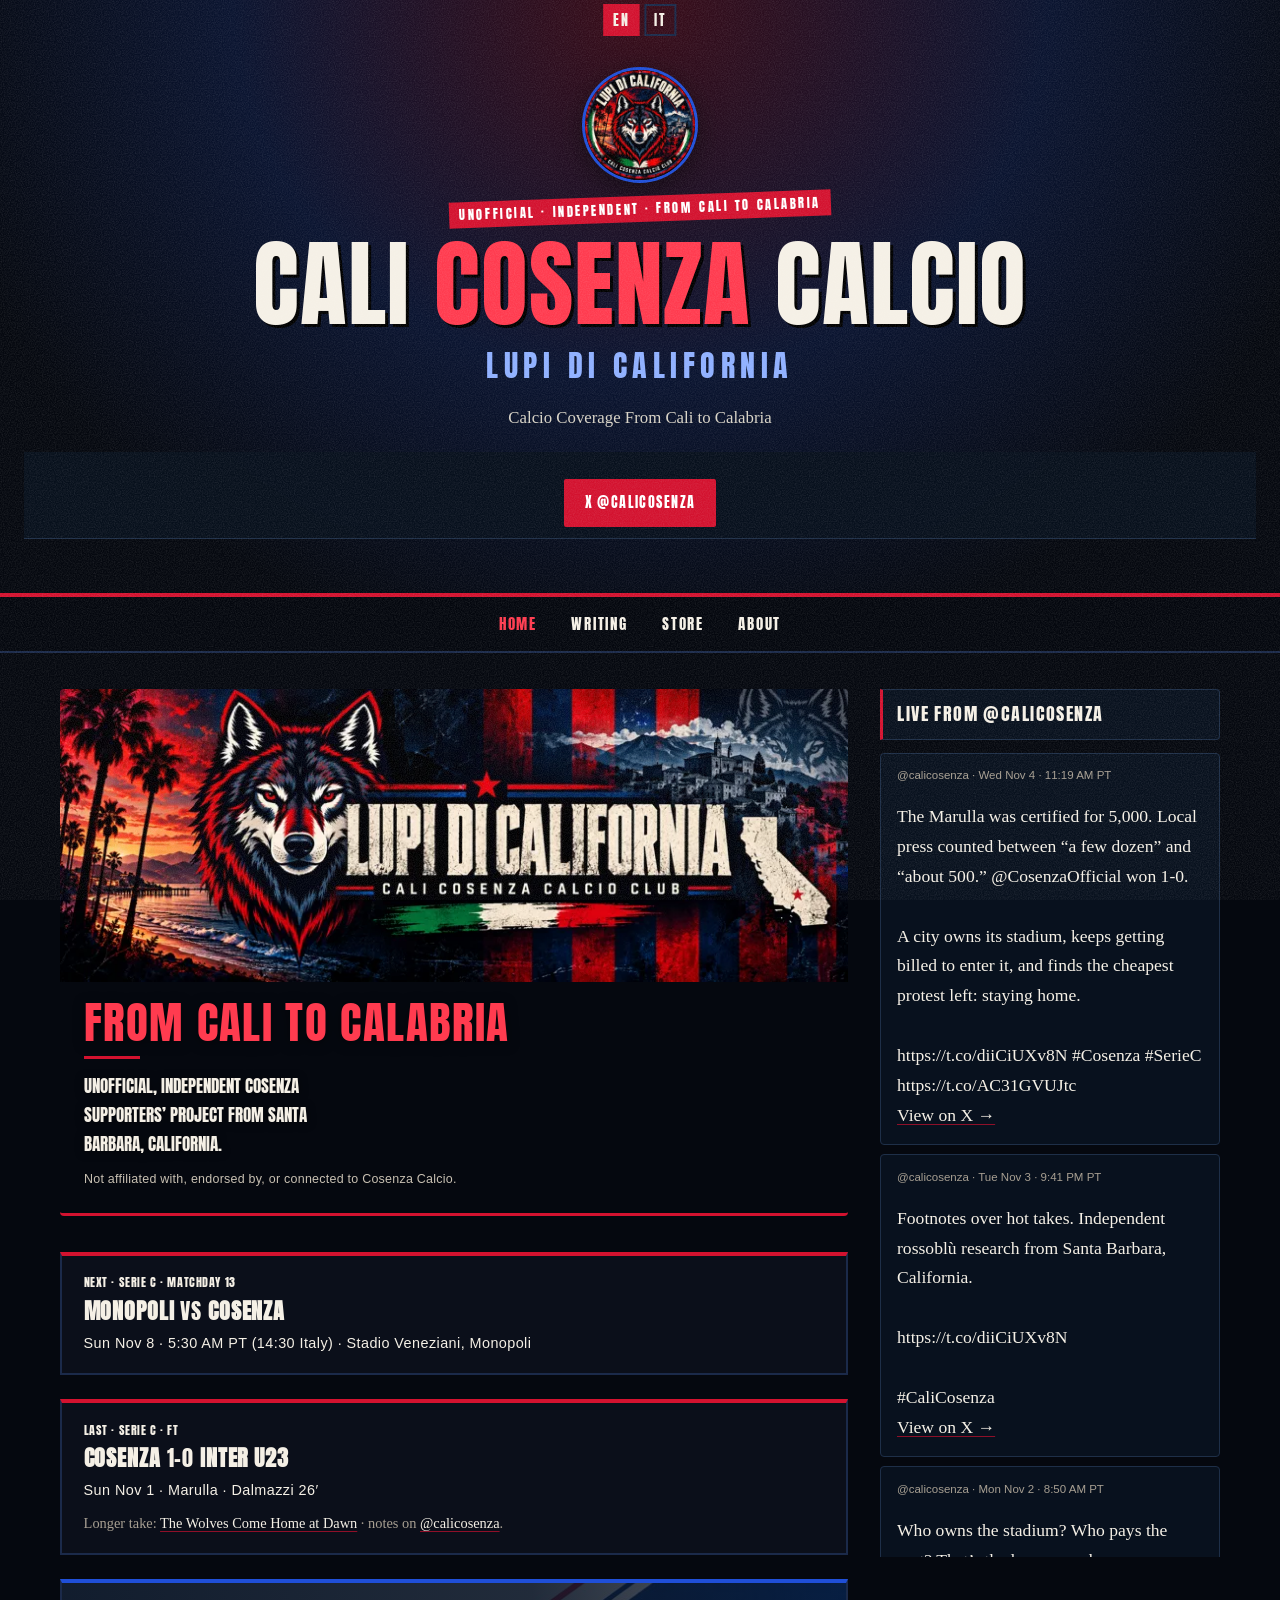
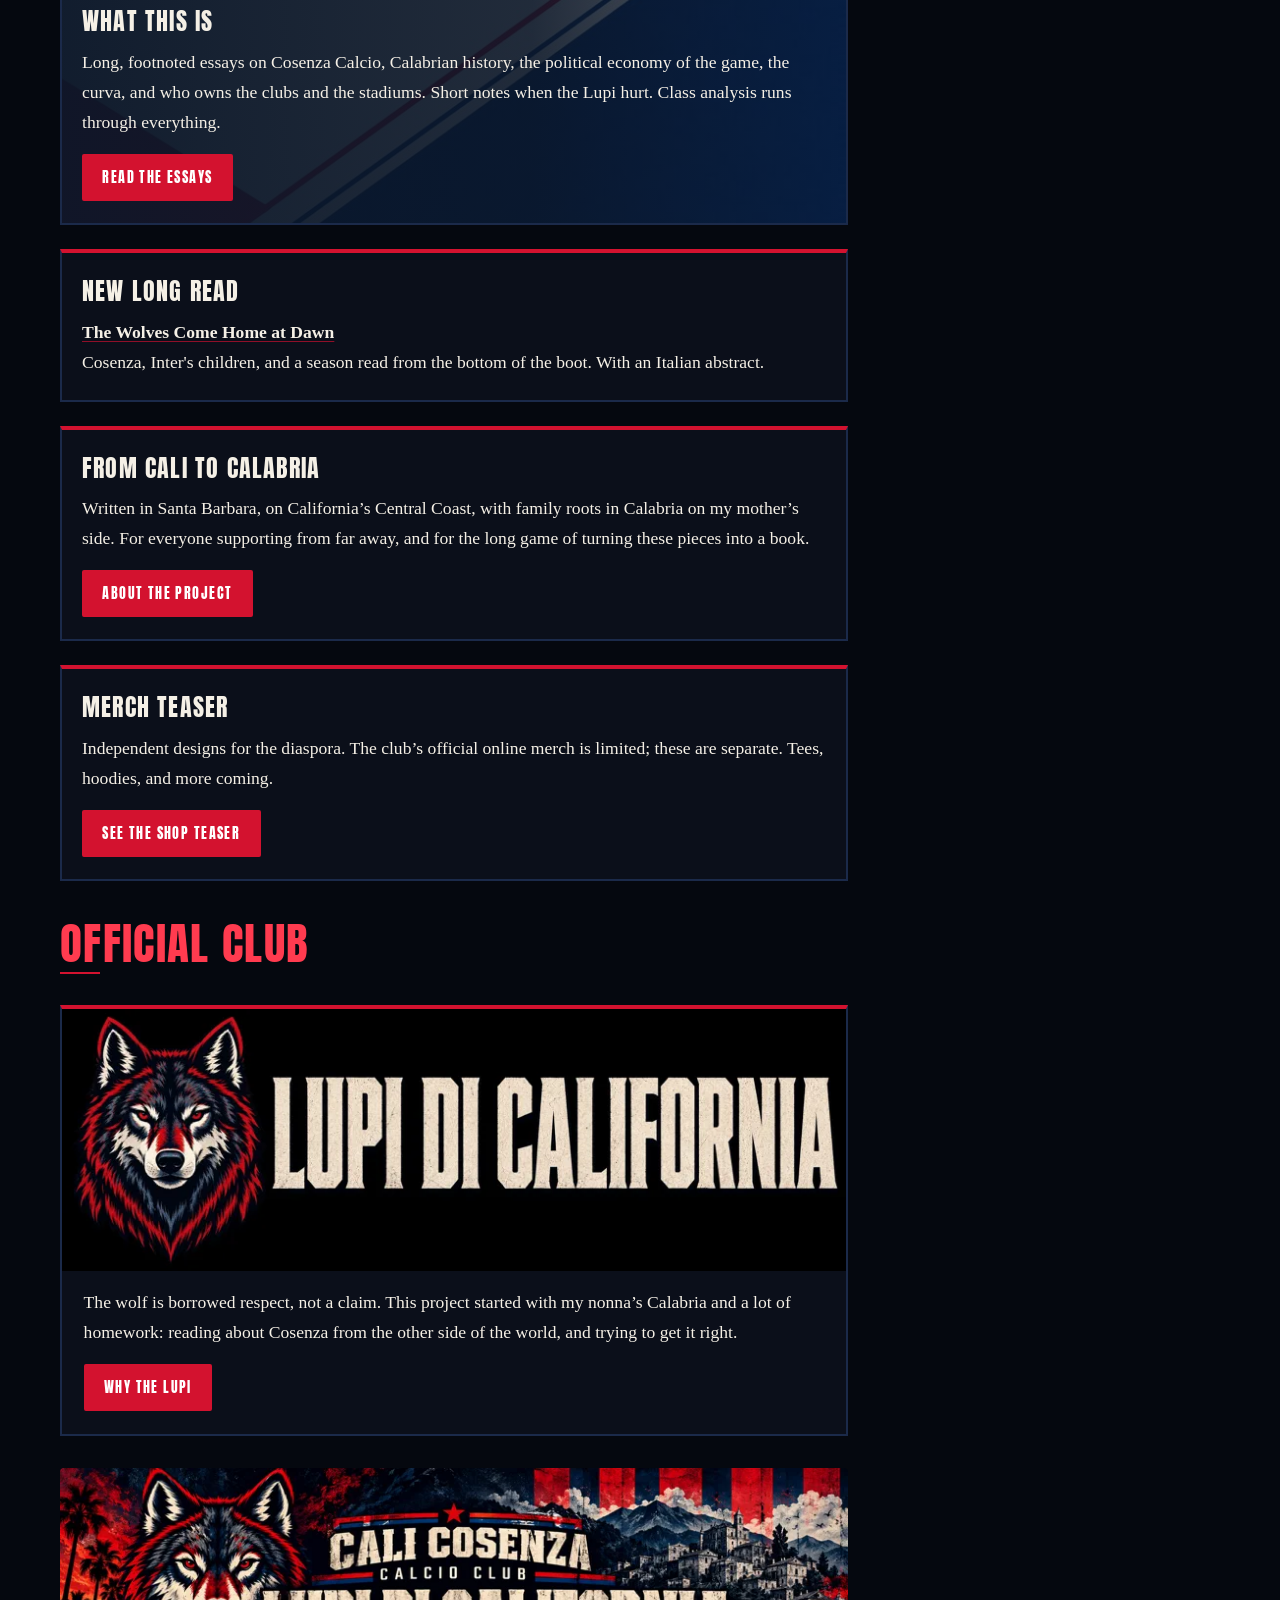
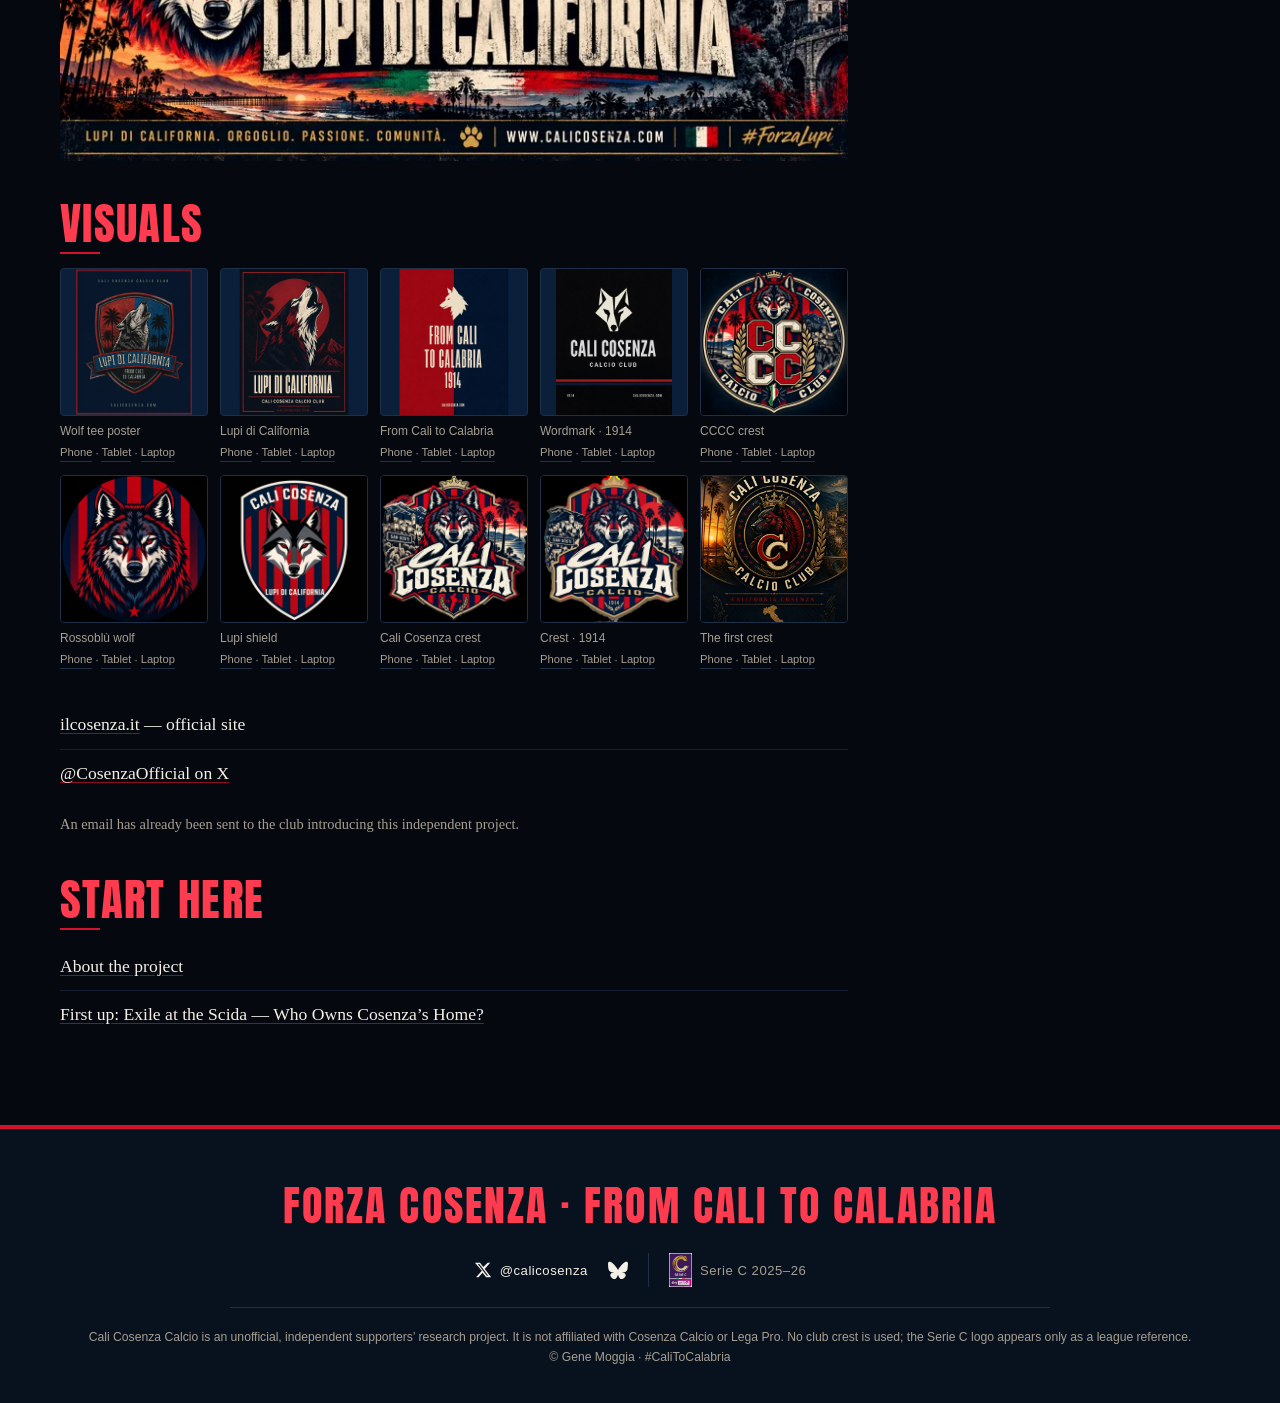
==== commit 33f0beb9: "IT gallery captions/alts in Italian; posters shown uncropped in gallery" ====
--- a/index.html
+++ b/index.html
@@ -119,7 +119,7 @@
 </section>
 <img class="lupi-wide" src="/img/lupi/band-1600.webp" srcset="/img/lupi/band-800.webp 800w, /img/lupi/band-1600.webp 1600w" sizes="(min-width:1024px) 640px, 100vw" alt="Cali Cosenza Calcio Club, Lupi di California banner with a wolf, palms and a Calabrian town" width="1600" height="595" loading="lazy" decoding="async">
 <h2 class="section">Visuals</h2>
-<div class="gallery" id="gallery"><figure><img src="/img/posters/wolf-tee-1080.webp" srcset="/img/posters/wolf-tee-600.webp 600w, /img/posters/wolf-tee-1080.webp 1080w" sizes="(min-width:1024px) 200px, 50vw" alt="Lupi di California tee poster: a howling wolf on a red and blue shield with palms" loading="lazy" decoding="async"><figcaption>Wolf tee poster</figcaption><span class="wp-dl"><a href="/img/wallpapers/wolf-tee-phone.jpg" download="calicosenza-wolf-tee-phone.jpg">Phone</a> · <a href="/img/wallpapers/wolf-tee-tablet.jpg" download="calicosenza-wolf-tee-tablet.jpg">Tablet</a> · <a href="/img/wallpapers/wolf-tee-laptop.jpg" download="calicosenza-wolf-tee-laptop.jpg">Laptop</a></span></figure><figure><img src="/img/posters/lupi-di-california-1080.webp" srcset="/img/posters/lupi-di-california-600.webp 600w, /img/posters/lupi-di-california-1080.webp 1080w" sizes="(min-width:1024px) 200px, 50vw" alt="Lupi di California poster: a wolf howling at a red moon beside a palm" loading="lazy" decoding="async"><figcaption>Lupi di California</figcaption><span class="wp-dl"><a href="/img/wallpapers/lupi-di-california-phone.jpg" download="calicosenza-lupi-di-california-phone.jpg">Phone</a> · <a href="/img/wallpapers/lupi-di-california-tablet.jpg" download="calicosenza-lupi-di-california-tablet.jpg">Tablet</a> · <a href="/img/wallpapers/lupi-di-california-laptop.jpg" download="calicosenza-lupi-di-california-laptop.jpg">Laptop</a></span></figure><figure><img src="/img/posters/cali-to-calabria-1080.webp" srcset="/img/posters/cali-to-calabria-600.webp 600w, /img/posters/cali-to-calabria-1080.webp 1080w" sizes="(min-width:1024px) 200px, 50vw" alt="From Cali to Calabria 1914 poster on red and navy halves with a wolf head" loading="lazy" decoding="async"><figcaption>From Cali to Calabria</figcaption><span class="wp-dl"><a href="/img/wallpapers/cali-to-calabria-phone.jpg" download="calicosenza-cali-to-calabria-phone.jpg">Phone</a> · <a href="/img/wallpapers/cali-to-calabria-tablet.jpg" download="calicosenza-cali-to-calabria-tablet.jpg">Tablet</a> · <a href="/img/wallpapers/cali-to-calabria-laptop.jpg" download="calicosenza-cali-to-calabria-laptop.jpg">Laptop</a></span></figure><figure><img src="/img/posters/wordmark-1914-1080.webp" srcset="/img/posters/wordmark-1914-600.webp 600w, /img/posters/wordmark-1914-1080.webp 1080w" sizes="(min-width:1024px) 200px, 50vw" alt="Cali Cosenza Calcio Club wordmark poster with a geometric wolf and 1914" loading="lazy" decoding="async"><figcaption>Wordmark · 1914</figcaption><span class="wp-dl"><a href="/img/wallpapers/wordmark-1914-phone.jpg" download="calicosenza-wordmark-1914-phone.jpg">Phone</a> · <a href="/img/wallpapers/wordmark-1914-tablet.jpg" download="calicosenza-wordmark-1914-tablet.jpg">Tablet</a> · <a href="/img/wallpapers/wordmark-1914-laptop.jpg" download="calicosenza-wordmark-1914-laptop.jpg">Laptop</a></span></figure><figure><img src="/img/lupi/cccc-1200.webp" srcset="/img/lupi/cccc-600.webp 600w, /img/lupi/cccc-1200.webp 1200w" sizes="(min-width:1024px) 200px, 50vw" alt="CCCC crest: a wolf over four Cs with palms and a Calabrian hill town" loading="lazy" decoding="async"><figcaption>CCCC crest</figcaption><span class="wp-dl"><a href="/img/wallpapers/cccc-phone.jpg" download="calicosenza-cccc-phone.jpg">Phone</a> · <a href="/img/wallpapers/cccc-tablet.jpg" download="calicosenza-cccc-tablet.jpg">Tablet</a> · <a href="/img/wallpapers/cccc-laptop.jpg" download="calicosenza-cccc-laptop.jpg">Laptop</a></span></figure><figure><img src="/img/lupi/wolf-round-1200.webp" srcset="/img/lupi/wolf-round-600.webp 600w, /img/lupi/wolf-round-1200.webp 1200w" sizes="(min-width:1024px) 200px, 50vw" alt="Round wolf emblem on red and navy stripes" loading="lazy" decoding="async"><figcaption>Rossoblù wolf</figcaption><span class="wp-dl"><a href="/img/wallpapers/wolf-round-phone.jpg" download="calicosenza-wolf-round-phone.jpg">Phone</a> · <a href="/img/wallpapers/wolf-round-tablet.jpg" download="calicosenza-wolf-round-tablet.jpg">Tablet</a> · <a href="/img/wallpapers/wolf-round-laptop.jpg" download="calicosenza-wolf-round-laptop.jpg">Laptop</a></span></figure><figure><img src="/img/lupi/shield-1200.webp" srcset="/img/lupi/shield-600.webp 600w, /img/lupi/shield-1200.webp 1200w" sizes="(min-width:1024px) 200px, 50vw" alt="Striped shield with a wolf head, Lupi di California" loading="lazy" decoding="async"><figcaption>Lupi shield</figcaption><span class="wp-dl"><a href="/img/wallpapers/shield-phone.jpg" download="calicosenza-shield-phone.jpg">Phone</a> · <a href="/img/wallpapers/shield-tablet.jpg" download="calicosenza-shield-tablet.jpg">Tablet</a> · <a href="/img/wallpapers/shield-laptop.jpg" download="calicosenza-shield-laptop.jpg">Laptop</a></span></figure><figure><img src="/img/lupi/wolf-crest-a-1200.webp" srcset="/img/lupi/wolf-crest-a-600.webp 600w, /img/lupi/wolf-crest-a-1200.webp 1200w" sizes="(min-width:1024px) 200px, 50vw" alt="Cali Cosenza Calcio wolf crest with palms and San Sosti" loading="lazy" decoding="async"><figcaption>Cali Cosenza crest</figcaption><span class="wp-dl"><a href="/img/wallpapers/wolf-crest-a-phone.jpg" download="calicosenza-wolf-crest-a-phone.jpg">Phone</a> · <a href="/img/wallpapers/wolf-crest-a-tablet.jpg" download="calicosenza-wolf-crest-a-tablet.jpg">Tablet</a> · <a href="/img/wallpapers/wolf-crest-a-laptop.jpg" download="calicosenza-wolf-crest-a-laptop.jpg">Laptop</a></span></figure><figure><img src="/img/lupi/wolf-crest-1914-1200.webp" srcset="/img/lupi/wolf-crest-1914-600.webp 600w, /img/lupi/wolf-crest-1914-1200.webp 1200w" sizes="(min-width:1024px) 200px, 50vw" alt="Cali Cosenza Calcio wolf crest with San Sosti and 1914" loading="lazy" decoding="async"><figcaption>Crest · 1914</figcaption><span class="wp-dl"><a href="/img/wallpapers/wolf-crest-1914-phone.jpg" download="calicosenza-wolf-crest-1914-phone.jpg">Phone</a> · <a href="/img/wallpapers/wolf-crest-1914-tablet.jpg" download="calicosenza-wolf-crest-1914-tablet.jpg">Tablet</a> · <a href="/img/wallpapers/wolf-crest-1914-laptop.jpg" download="calicosenza-wolf-crest-1914-laptop.jpg">Laptop</a></span></figure><figure><img src="/img/gallery/crest-cali-cosenza-600.webp" srcset="/img/gallery/crest-cali-cosenza-600.webp 600w, /img/gallery/crest-cali-cosenza.webp 1200w" sizes="(min-width:1024px) 200px, 50vw" alt="Earlier Cali Cosenza Calcio Club fan crest with a wolf, palms and the coast" loading="lazy" decoding="async"><figcaption>The first crest</figcaption><span class="wp-dl"><a href="/img/wallpapers/crest-cali-cosenza-phone.jpg" download="calicosenza-crest-cali-cosenza-phone.jpg">Phone</a> · <a href="/img/wallpapers/crest-cali-cosenza-tablet.jpg" download="calicosenza-crest-cali-cosenza-tablet.jpg">Tablet</a> · <a href="/img/wallpapers/crest-cali-cosenza-laptop.jpg" download="calicosenza-crest-cali-cosenza-laptop.jpg">Laptop</a></span></figure></div>
+<div class="gallery" id="gallery"><figure><img class="poster" src="/img/posters/wolf-tee-1080.webp" srcset="/img/posters/wolf-tee-600.webp 600w, /img/posters/wolf-tee-1080.webp 1080w" sizes="(min-width:1024px) 200px, 50vw" alt="Lupi di California tee poster: a howling wolf on a red and blue shield with palms" loading="lazy" decoding="async"><figcaption>Wolf tee poster</figcaption><span class="wp-dl"><a href="/img/wallpapers/wolf-tee-phone.jpg" download="calicosenza-wolf-tee-phone.jpg">Phone</a> · <a href="/img/wallpapers/wolf-tee-tablet.jpg" download="calicosenza-wolf-tee-tablet.jpg">Tablet</a> · <a href="/img/wallpapers/wolf-tee-laptop.jpg" download="calicosenza-wolf-tee-laptop.jpg">Laptop</a></span></figure><figure><img class="poster" src="/img/posters/lupi-di-california-1080.webp" srcset="/img/posters/lupi-di-california-600.webp 600w, /img/posters/lupi-di-california-1080.webp 1080w" sizes="(min-width:1024px) 200px, 50vw" alt="Lupi di California poster: a wolf howling at a red moon beside a palm" loading="lazy" decoding="async"><figcaption>Lupi di California</figcaption><span class="wp-dl"><a href="/img/wallpapers/lupi-di-california-phone.jpg" download="calicosenza-lupi-di-california-phone.jpg">Phone</a> · <a href="/img/wallpapers/lupi-di-california-tablet.jpg" download="calicosenza-lupi-di-california-tablet.jpg">Tablet</a> · <a href="/img/wallpapers/lupi-di-california-laptop.jpg" download="calicosenza-lupi-di-california-laptop.jpg">Laptop</a></span></figure><figure><img class="poster" src="/img/posters/cali-to-calabria-1080.webp" srcset="/img/posters/cali-to-calabria-600.webp 600w, /img/posters/cali-to-calabria-1080.webp 1080w" sizes="(min-width:1024px) 200px, 50vw" alt="From Cali to Calabria 1914 poster on red and navy halves with a wolf head" loading="lazy" decoding="async"><figcaption>From Cali to Calabria</figcaption><span class="wp-dl"><a href="/img/wallpapers/cali-to-calabria-phone.jpg" download="calicosenza-cali-to-calabria-phone.jpg">Phone</a> · <a href="/img/wallpapers/cali-to-calabria-tablet.jpg" download="calicosenza-cali-to-calabria-tablet.jpg">Tablet</a> · <a href="/img/wallpapers/cali-to-calabria-laptop.jpg" download="calicosenza-cali-to-calabria-laptop.jpg">Laptop</a></span></figure><figure><img class="poster" src="/img/posters/wordmark-1914-1080.webp" srcset="/img/posters/wordmark-1914-600.webp 600w, /img/posters/wordmark-1914-1080.webp 1080w" sizes="(min-width:1024px) 200px, 50vw" alt="Cali Cosenza Calcio Club wordmark poster with a geometric wolf and 1914" loading="lazy" decoding="async"><figcaption>Wordmark · 1914</figcaption><span class="wp-dl"><a href="/img/wallpapers/wordmark-1914-phone.jpg" download="calicosenza-wordmark-1914-phone.jpg">Phone</a> · <a href="/img/wallpapers/wordmark-1914-tablet.jpg" download="calicosenza-wordmark-1914-tablet.jpg">Tablet</a> · <a href="/img/wallpapers/wordmark-1914-laptop.jpg" download="calicosenza-wordmark-1914-laptop.jpg">Laptop</a></span></figure><figure><img src="/img/lupi/cccc-1200.webp" srcset="/img/lupi/cccc-600.webp 600w, /img/lupi/cccc-1200.webp 1200w" sizes="(min-width:1024px) 200px, 50vw" alt="CCCC crest: a wolf over four Cs with palms and a Calabrian hill town" loading="lazy" decoding="async"><figcaption>CCCC crest</figcaption><span class="wp-dl"><a href="/img/wallpapers/cccc-phone.jpg" download="calicosenza-cccc-phone.jpg">Phone</a> · <a href="/img/wallpapers/cccc-tablet.jpg" download="calicosenza-cccc-tablet.jpg">Tablet</a> · <a href="/img/wallpapers/cccc-laptop.jpg" download="calicosenza-cccc-laptop.jpg">Laptop</a></span></figure><figure><img src="/img/lupi/wolf-round-1200.webp" srcset="/img/lupi/wolf-round-600.webp 600w, /img/lupi/wolf-round-1200.webp 1200w" sizes="(min-width:1024px) 200px, 50vw" alt="Round wolf emblem on red and navy stripes" loading="lazy" decoding="async"><figcaption>Rossoblù wolf</figcaption><span class="wp-dl"><a href="/img/wallpapers/wolf-round-phone.jpg" download="calicosenza-wolf-round-phone.jpg">Phone</a> · <a href="/img/wallpapers/wolf-round-tablet.jpg" download="calicosenza-wolf-round-tablet.jpg">Tablet</a> · <a href="/img/wallpapers/wolf-round-laptop.jpg" download="calicosenza-wolf-round-laptop.jpg">Laptop</a></span></figure><figure><img src="/img/lupi/shield-1200.webp" srcset="/img/lupi/shield-600.webp 600w, /img/lupi/shield-1200.webp 1200w" sizes="(min-width:1024px) 200px, 50vw" alt="Striped shield with a wolf head, Lupi di California" loading="lazy" decoding="async"><figcaption>Lupi shield</figcaption><span class="wp-dl"><a href="/img/wallpapers/shield-phone.jpg" download="calicosenza-shield-phone.jpg">Phone</a> · <a href="/img/wallpapers/shield-tablet.jpg" download="calicosenza-shield-tablet.jpg">Tablet</a> · <a href="/img/wallpapers/shield-laptop.jpg" download="calicosenza-shield-laptop.jpg">Laptop</a></span></figure><figure><img src="/img/lupi/wolf-crest-a-1200.webp" srcset="/img/lupi/wolf-crest-a-600.webp 600w, /img/lupi/wolf-crest-a-1200.webp 1200w" sizes="(min-width:1024px) 200px, 50vw" alt="Cali Cosenza Calcio wolf crest with palms and San Sosti" loading="lazy" decoding="async"><figcaption>Cali Cosenza crest</figcaption><span class="wp-dl"><a href="/img/wallpapers/wolf-crest-a-phone.jpg" download="calicosenza-wolf-crest-a-phone.jpg">Phone</a> · <a href="/img/wallpapers/wolf-crest-a-tablet.jpg" download="calicosenza-wolf-crest-a-tablet.jpg">Tablet</a> · <a href="/img/wallpapers/wolf-crest-a-laptop.jpg" download="calicosenza-wolf-crest-a-laptop.jpg">Laptop</a></span></figure><figure><img src="/img/lupi/wolf-crest-1914-1200.webp" srcset="/img/lupi/wolf-crest-1914-600.webp 600w, /img/lupi/wolf-crest-1914-1200.webp 1200w" sizes="(min-width:1024px) 200px, 50vw" alt="Cali Cosenza Calcio wolf crest with San Sosti and 1914" loading="lazy" decoding="async"><figcaption>Crest · 1914</figcaption><span class="wp-dl"><a href="/img/wallpapers/wolf-crest-1914-phone.jpg" download="calicosenza-wolf-crest-1914-phone.jpg">Phone</a> · <a href="/img/wallpapers/wolf-crest-1914-tablet.jpg" download="calicosenza-wolf-crest-1914-tablet.jpg">Tablet</a> · <a href="/img/wallpapers/wolf-crest-1914-laptop.jpg" download="calicosenza-wolf-crest-1914-laptop.jpg">Laptop</a></span></figure><figure><img src="/img/gallery/crest-cali-cosenza-600.webp" srcset="/img/gallery/crest-cali-cosenza-600.webp 600w, /img/gallery/crest-cali-cosenza.webp 1200w" sizes="(min-width:1024px) 200px, 50vw" alt="Earlier Cali Cosenza Calcio Club fan crest with a wolf, palms and the coast" loading="lazy" decoding="async"><figcaption>The first crest</figcaption><span class="wp-dl"><a href="/img/wallpapers/crest-cali-cosenza-phone.jpg" download="calicosenza-crest-cali-cosenza-phone.jpg">Phone</a> · <a href="/img/wallpapers/crest-cali-cosenza-tablet.jpg" download="calicosenza-crest-cali-cosenza-tablet.jpg">Tablet</a> · <a href="/img/wallpapers/crest-cali-cosenza-laptop.jpg" download="calicosenza-crest-cali-cosenza-laptop.jpg">Laptop</a></span></figure></div>
   <ul class="links">
     <li><a href="https://www.ilcosenza.it/" target="_blank" rel="noopener">ilcosenza.it</a> — official site</li>
     <li><a href="https://x.com/CosenzaOfficial" target="_blank" rel="noopener">@CosenzaOfficial on X</a></li>
--- a/style.css
+++ b/style.css
@@ -81,7 +81,7 @@
 .gallery figure{margin:0}
 .gallery img{display:block;width:100%;aspect-ratio:1/1;object-fit:cover;border-radius:4px;border:1px solid var(--line);background:var(--navy-2)}
 .gallery figcaption{font-family:var(--sans);font-size:.75rem;color:var(--muted);margin-top:.35rem}
-@media(min-width:720px){.gallery{grid-template-columns:repeat(3,1fr)}}
+@media(min-width:720px){.gallery{grid-template-columns:repeat(5,1fr)}}
 details.xfeed{max-width:760px;margin:0 auto 1rem;padding:0 1rem}
 details.xfeed summary{cursor:pointer;font-family:var(--display);letter-spacing:.08em;text-transform:uppercase;color:var(--cream);padding:.6rem .9rem;background:var(--navy-2);border:1px solid var(--line);border-left:3px solid var(--red);border-radius:0 4px 4px 0;list-style:none}
 details.xfeed summary::after{content:" ▾";color:var(--red)}
@@ -202,3 +202,4 @@
 .gallery .wp-dl{display:block;font-family:var(--sans);font-size:.7rem;color:var(--muted);margin-top:.2rem;line-height:1.6}
 .gallery .wp-dl a{color:var(--muted);text-decoration:none;border-bottom:1px solid var(--line);padding:.15rem 0}
 .gallery .wp-dl a:hover,.gallery .wp-dl a:focus{color:inherit;border-color:currentColor}
+.gallery img.poster{object-fit:contain;background:#0b1f3a}
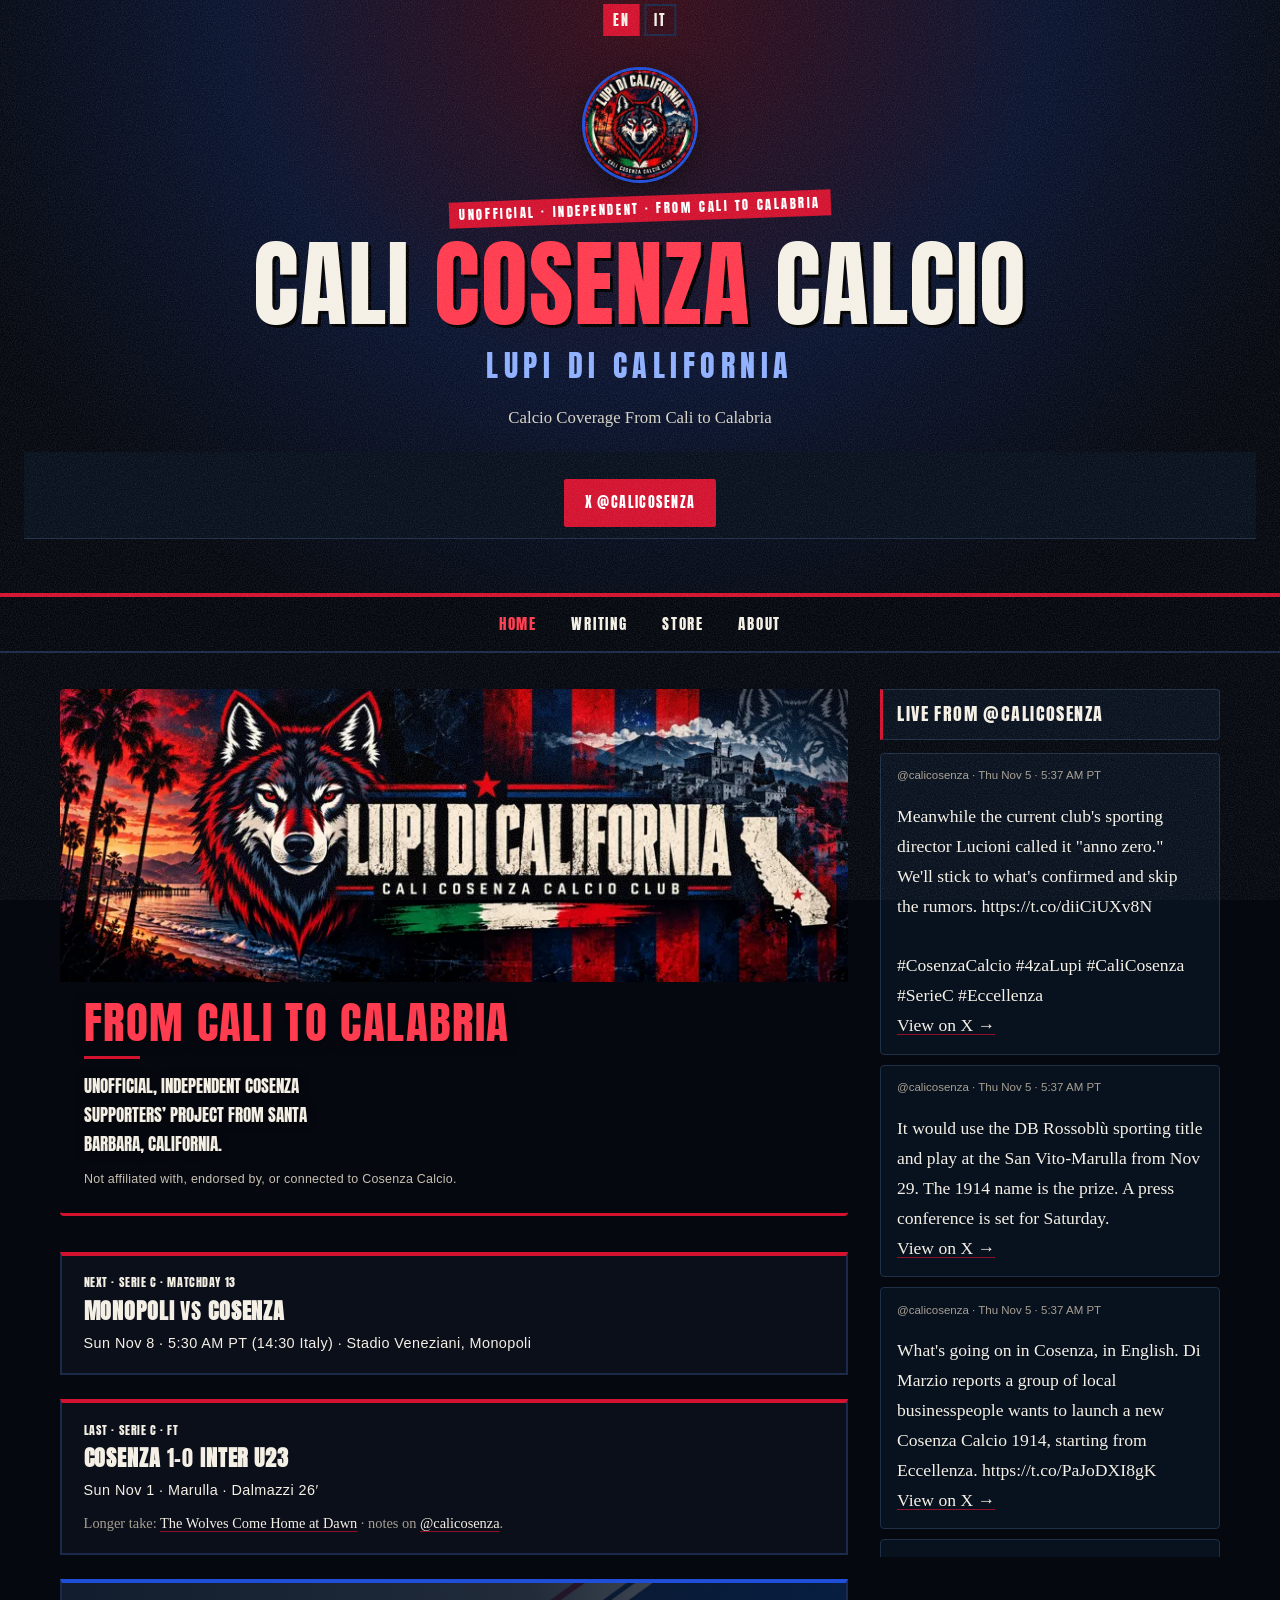
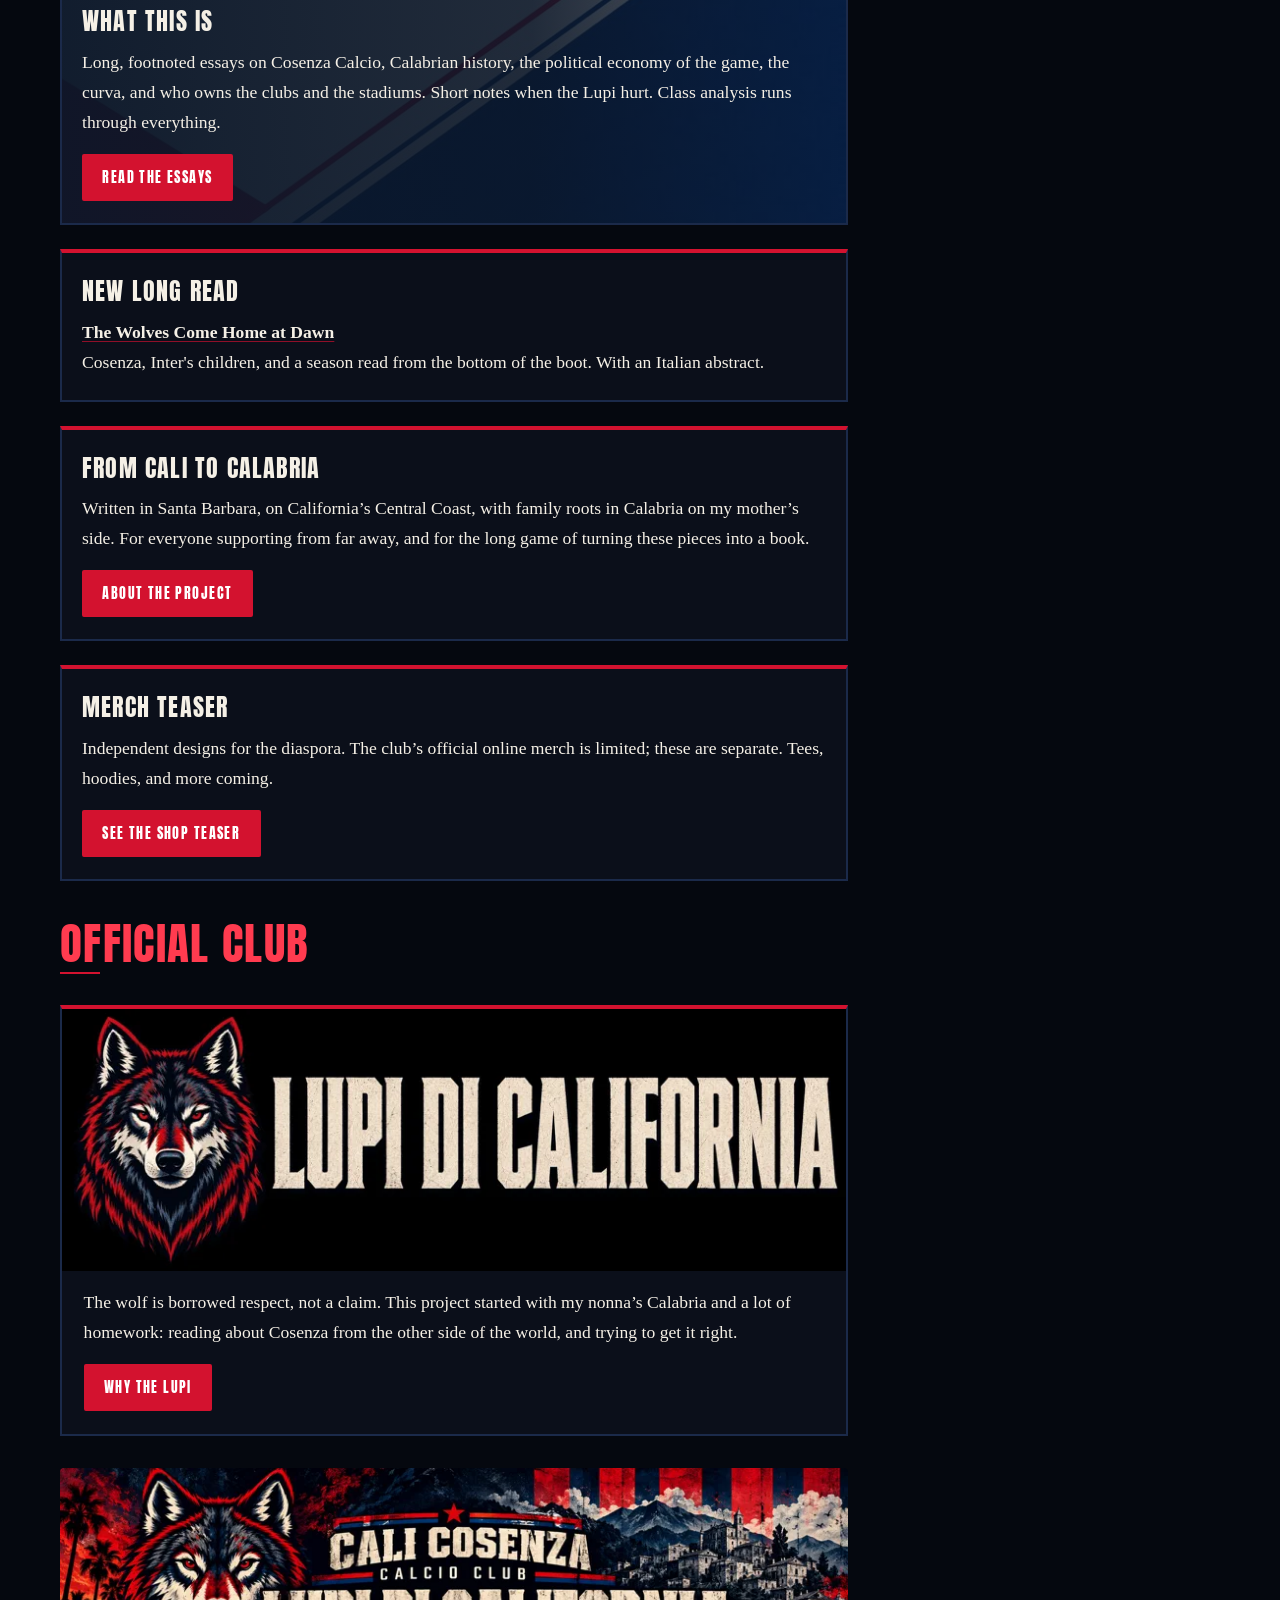
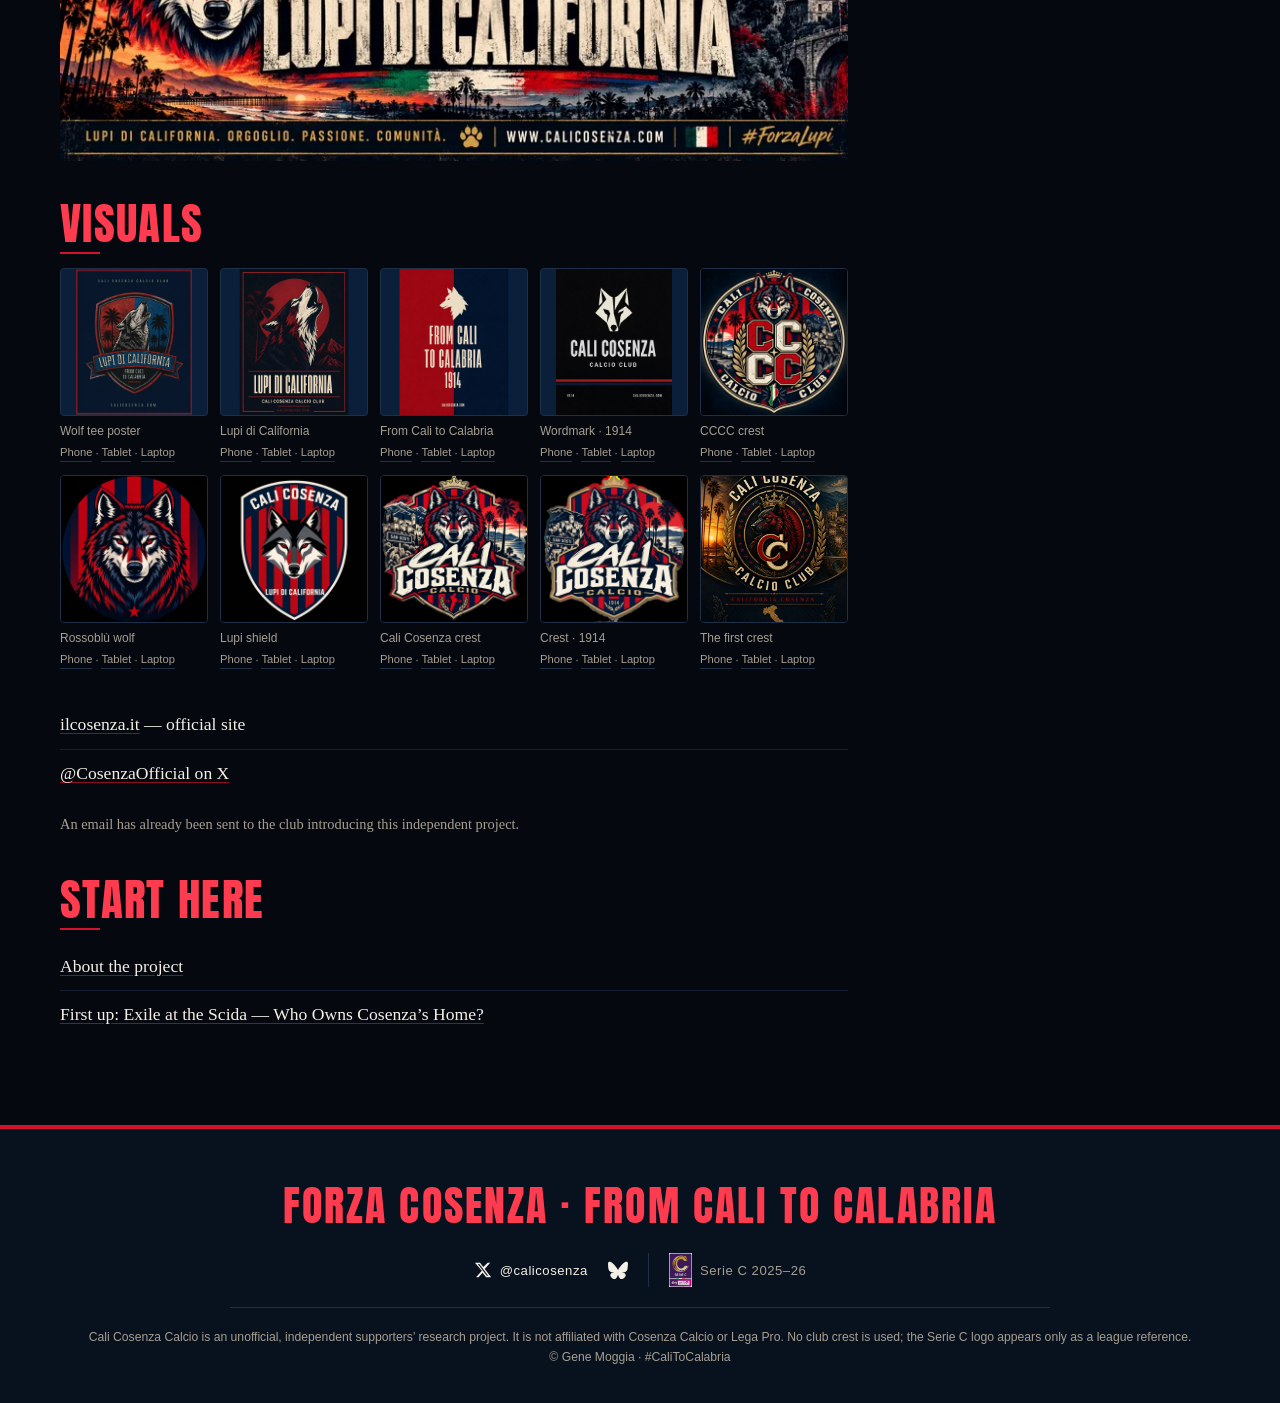
==== commit 0736fd96: "X feed refresh 2026-11-05 12:19" ====
--- a/index.html
+++ b/index.html
@@ -55,7 +55,7 @@
 var s=document.createElement('script');s.async=true;s.src='https://platform.twitter.com/widgets.js';s.charset='utf-8';
 s.onload=function(){try{twttr.ready(function(t){t.events.bind('rendered',function(){setTimeout(show,300);});});}catch(e){}};
 s.onerror=fail;document.head.appendChild(s);setTimeout(fail,6000);})();</script>
-  <div class="xfallback" id="xfallback"><!-- XFEED:START --><article class="xcard"><p class="xmeta">@calicosenza · Wed Nov 4 · 11:19 AM PT</p><p>The Marulla was certified for 5,000. Local press counted between “a few dozen” and “about 500.” @CosenzaOfficial won 1-0.<br><br>A city owns its stadium, keeps getting billed to enter it, and finds the cheapest protest left: staying home.<br><br>https://t.co/diiCiUXv8N #Cosenza #SerieC https://t.co/AC31GVUJtc</p><a href="https://x.com/calicosenza/status/2118060472318431621" target="_blank" rel="noopener">View on X →</a></article><article class="xcard"><p class="xmeta">@calicosenza · Tue Nov 3 · 9:41 PM PT</p><p>Footnotes over hot takes. Independent rossoblù research from Santa Barbara, California.<br><br>https://t.co/diiCiUXv8N<br><br>#CaliCosenza</p><a href="https://x.com/calicosenza/status/2117854605337882927" target="_blank" rel="noopener">View on X →</a></article><article class="xcard"><p class="xmeta">@calicosenza · Mon Nov 2 · 8:50 AM PT</p><p>Who owns the stadium? Who pays the rent? That’s the long game here.<br><br>Start with Exile at the Scida: https://t.co/diiCiUXv8N<br><br>#SerieC</p><a href="https://x.com/calicosenza/status/2117298211668840474" target="_blank" rel="noopener">View on X →</a></article><article class="xcard"><p class="xmeta">@calicosenza · Sun Nov 1 · 1:46 PM PT</p><p>FT · Cosenza 1–0 Inter U23<br><br>Dalmazzi header, 26′. First home win of the season at the Marulla.<br><br>Longer take (outsider framing, footnoted): https://t.co/8nHuDA0RE7<br><br>#SerieC #ForzaLupi</p><a href="https://x.com/calicosenza/status/2117010304831807654" target="_blank" rel="noopener">View on X →</a></article><!-- XFEED:END --></div>
+  <div class="xfallback" id="xfallback"><!-- XFEED:START --><article class="xcard"><p class="xmeta">@calicosenza · Thu Nov 5 · 5:37 AM PT</p><p>Meanwhile the current club&#x27;s sporting director Lucioni called it &quot;anno zero.&quot; We&#x27;ll stick to what&#x27;s confirmed and skip the rumors. https://t.co/diiCiUXv8N<br><br>#CosenzaCalcio #4zaLupi #CaliCosenza #SerieC #Eccellenza</p><a href="https://x.com/calicosenza/status/2118336828126253414" target="_blank" rel="noopener">View on X →</a></article><article class="xcard"><p class="xmeta">@calicosenza · Thu Nov 5 · 5:37 AM PT</p><p>It would use the DB Rossoblù sporting title and play at the San Vito-Marulla from Nov 29. The 1914 name is the prize. A press conference is set for Saturday.</p><a href="https://x.com/calicosenza/status/2118336827211792677" target="_blank" rel="noopener">View on X →</a></article><article class="xcard"><p class="xmeta">@calicosenza · Thu Nov 5 · 5:37 AM PT</p><p>What&#x27;s going on in Cosenza, in English. Di Marzio reports a group of local businesspeople wants to launch a new Cosenza Calcio 1914, starting from Eccellenza. https://t.co/PaJoDXI8gK</p><a href="https://x.com/calicosenza/status/2118336825777410148" target="_blank" rel="noopener">View on X →</a></article><article class="xcard"><p class="xmeta">@calicosenza · Thu Nov 5 · 5:36 AM PT</p><p>Di Marzio: a new Cosenza Calcio 1914 plans to restart from Eccellenza at the Marulla from Nov 29. Two clubs, one stadium, one 1914. We asked who owns the home first: https://t.co/diiCiUXv8N<br><br>@seriecofficial #CosenzaCalcio #4zaLupi #CaliCosenza #SerieC #Eccellenza https://t.co/OqEBTKMqSi</p><a href="https://x.com/calicosenza/status/2118336753702416642" target="_blank" rel="noopener">View on X →</a></article><!-- XFEED:END --></div>
   <a class="btn xfollow" href="https://x.com/calicosenza" target="_blank" rel="noopener">Follow @calicosenza</a>
   </div>
 </details>
